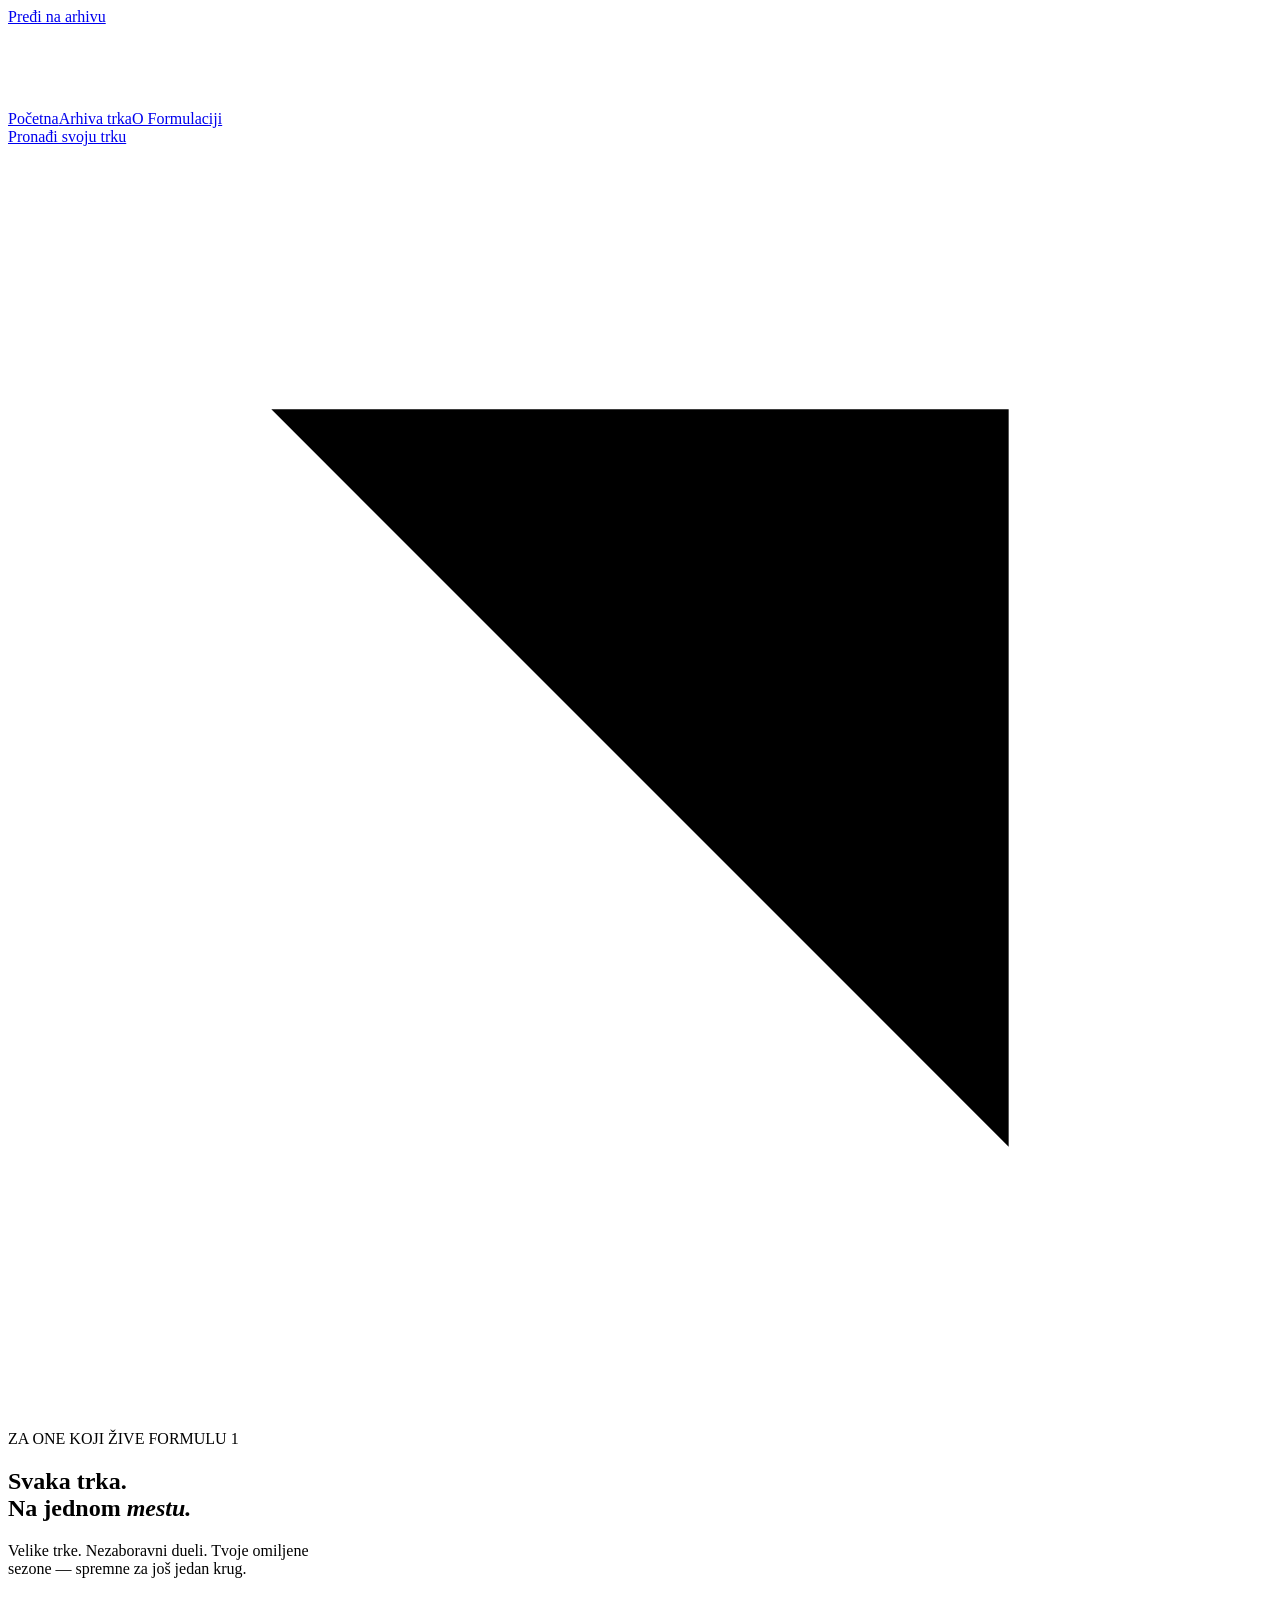
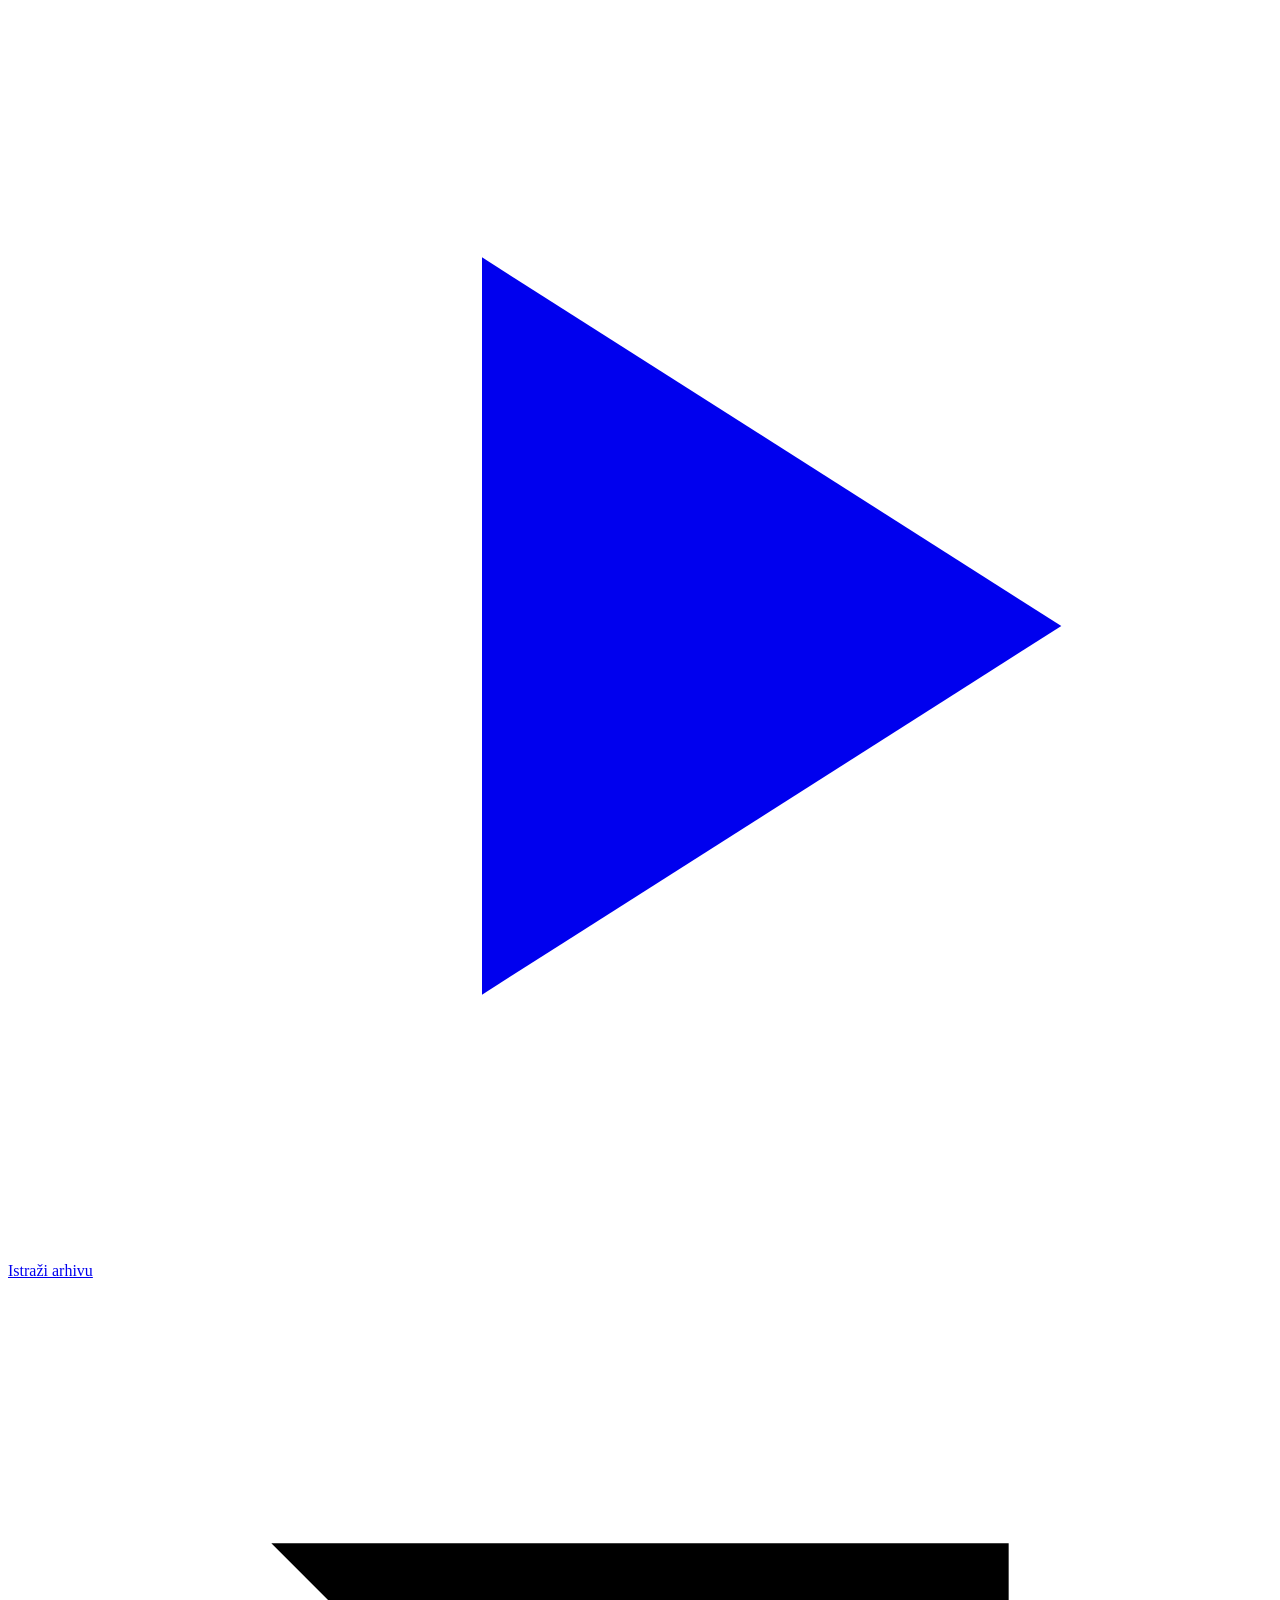
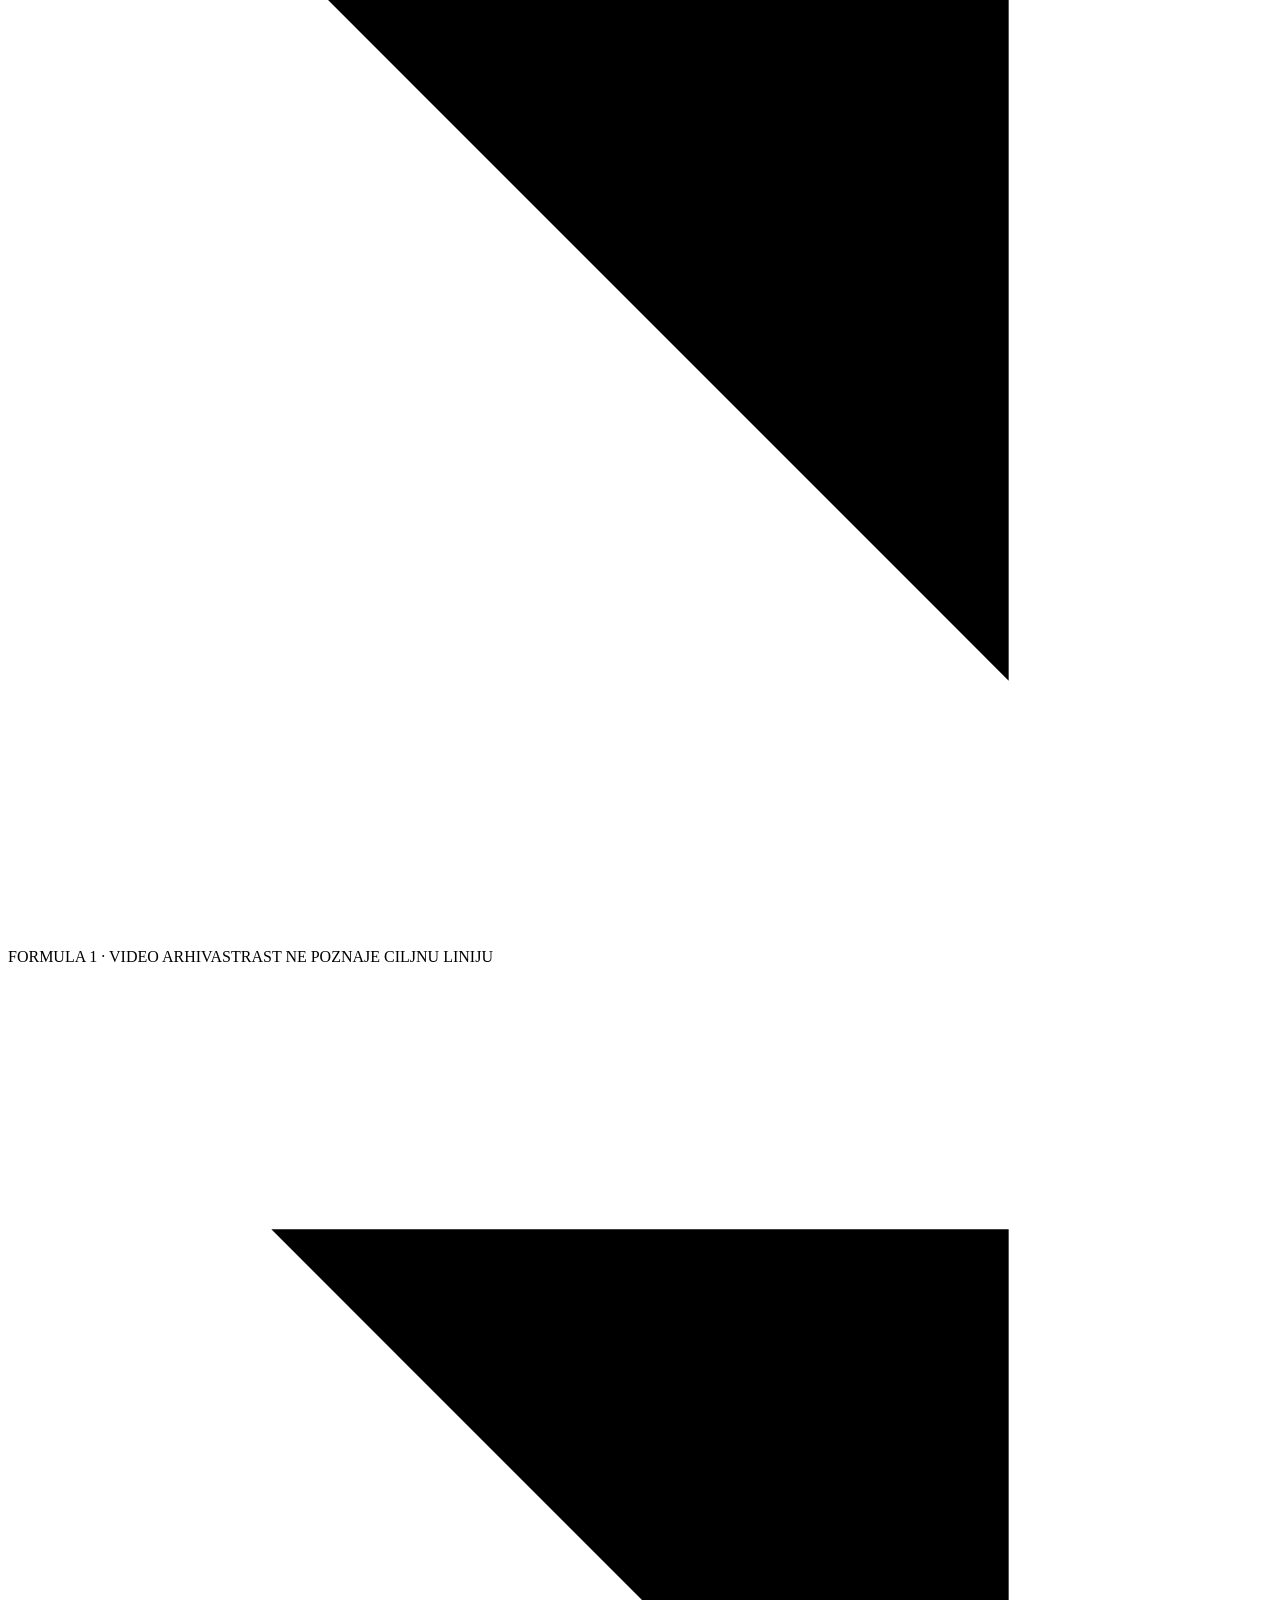
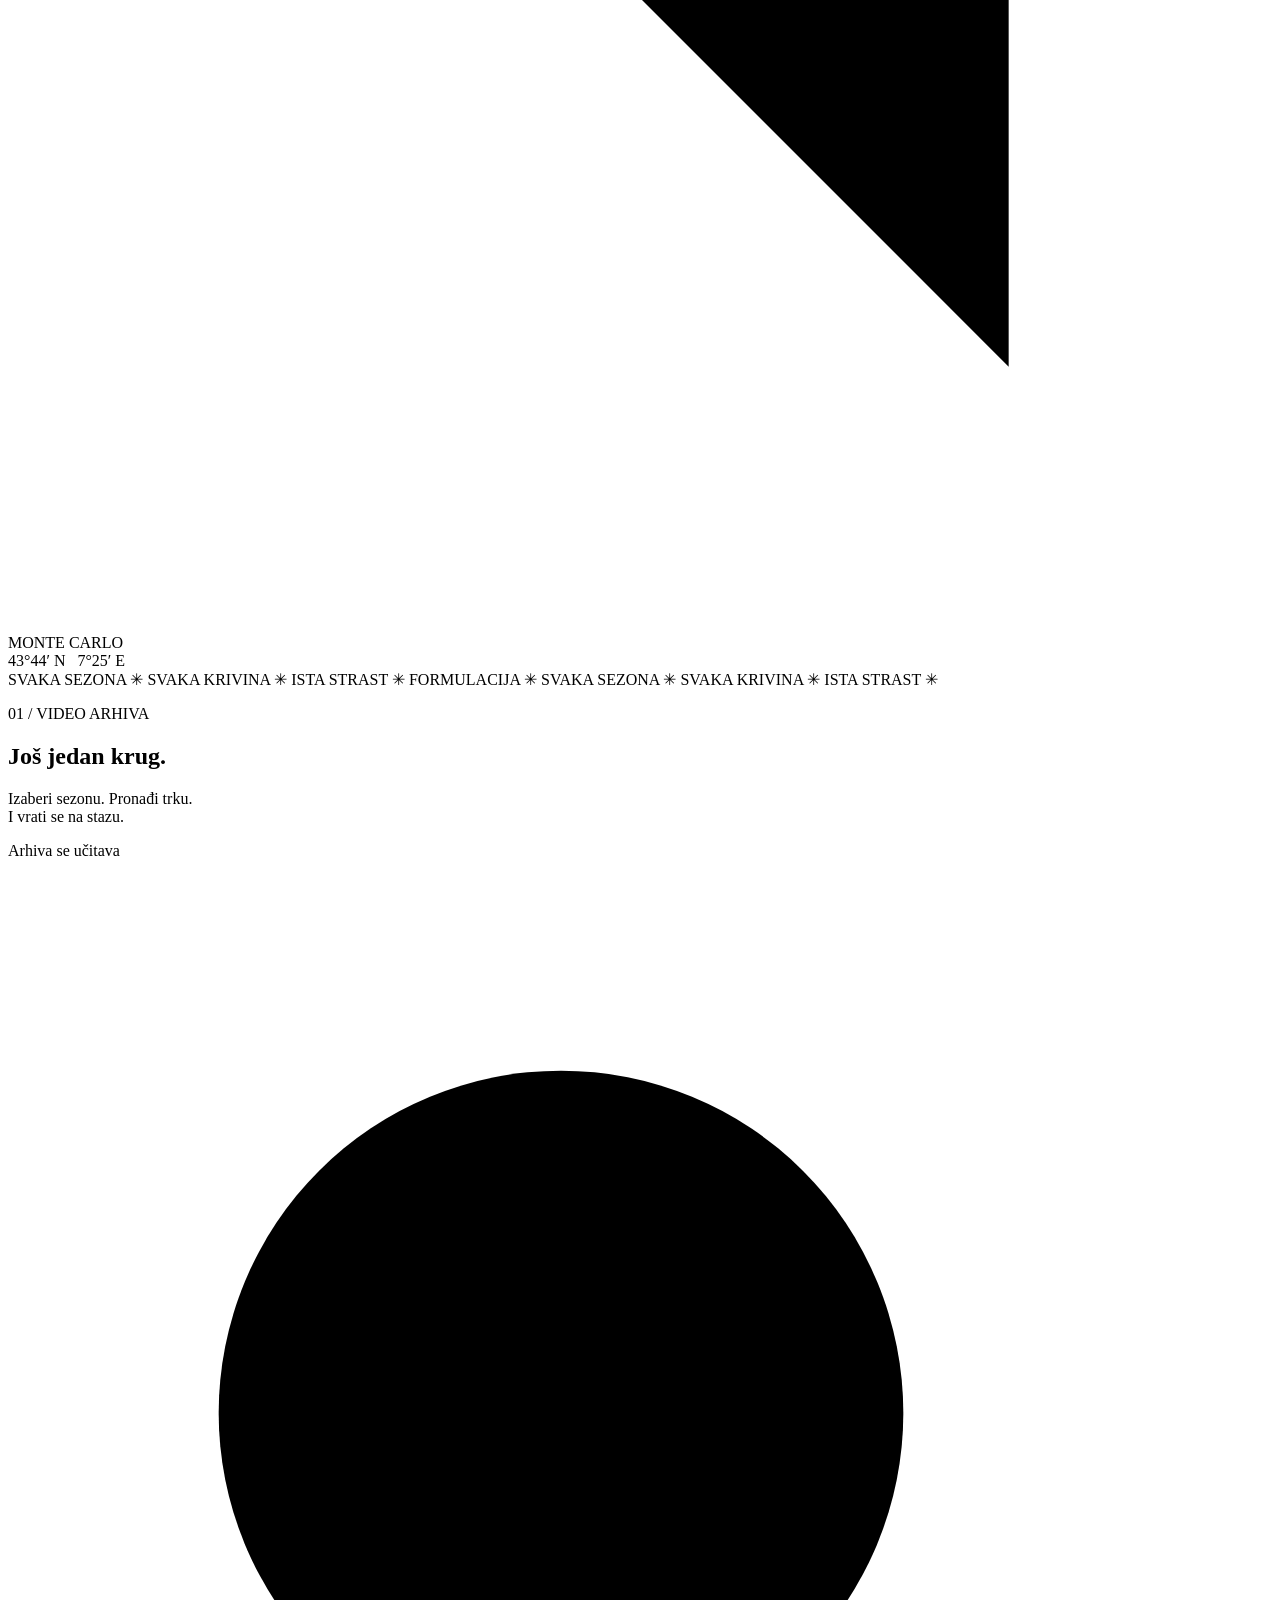
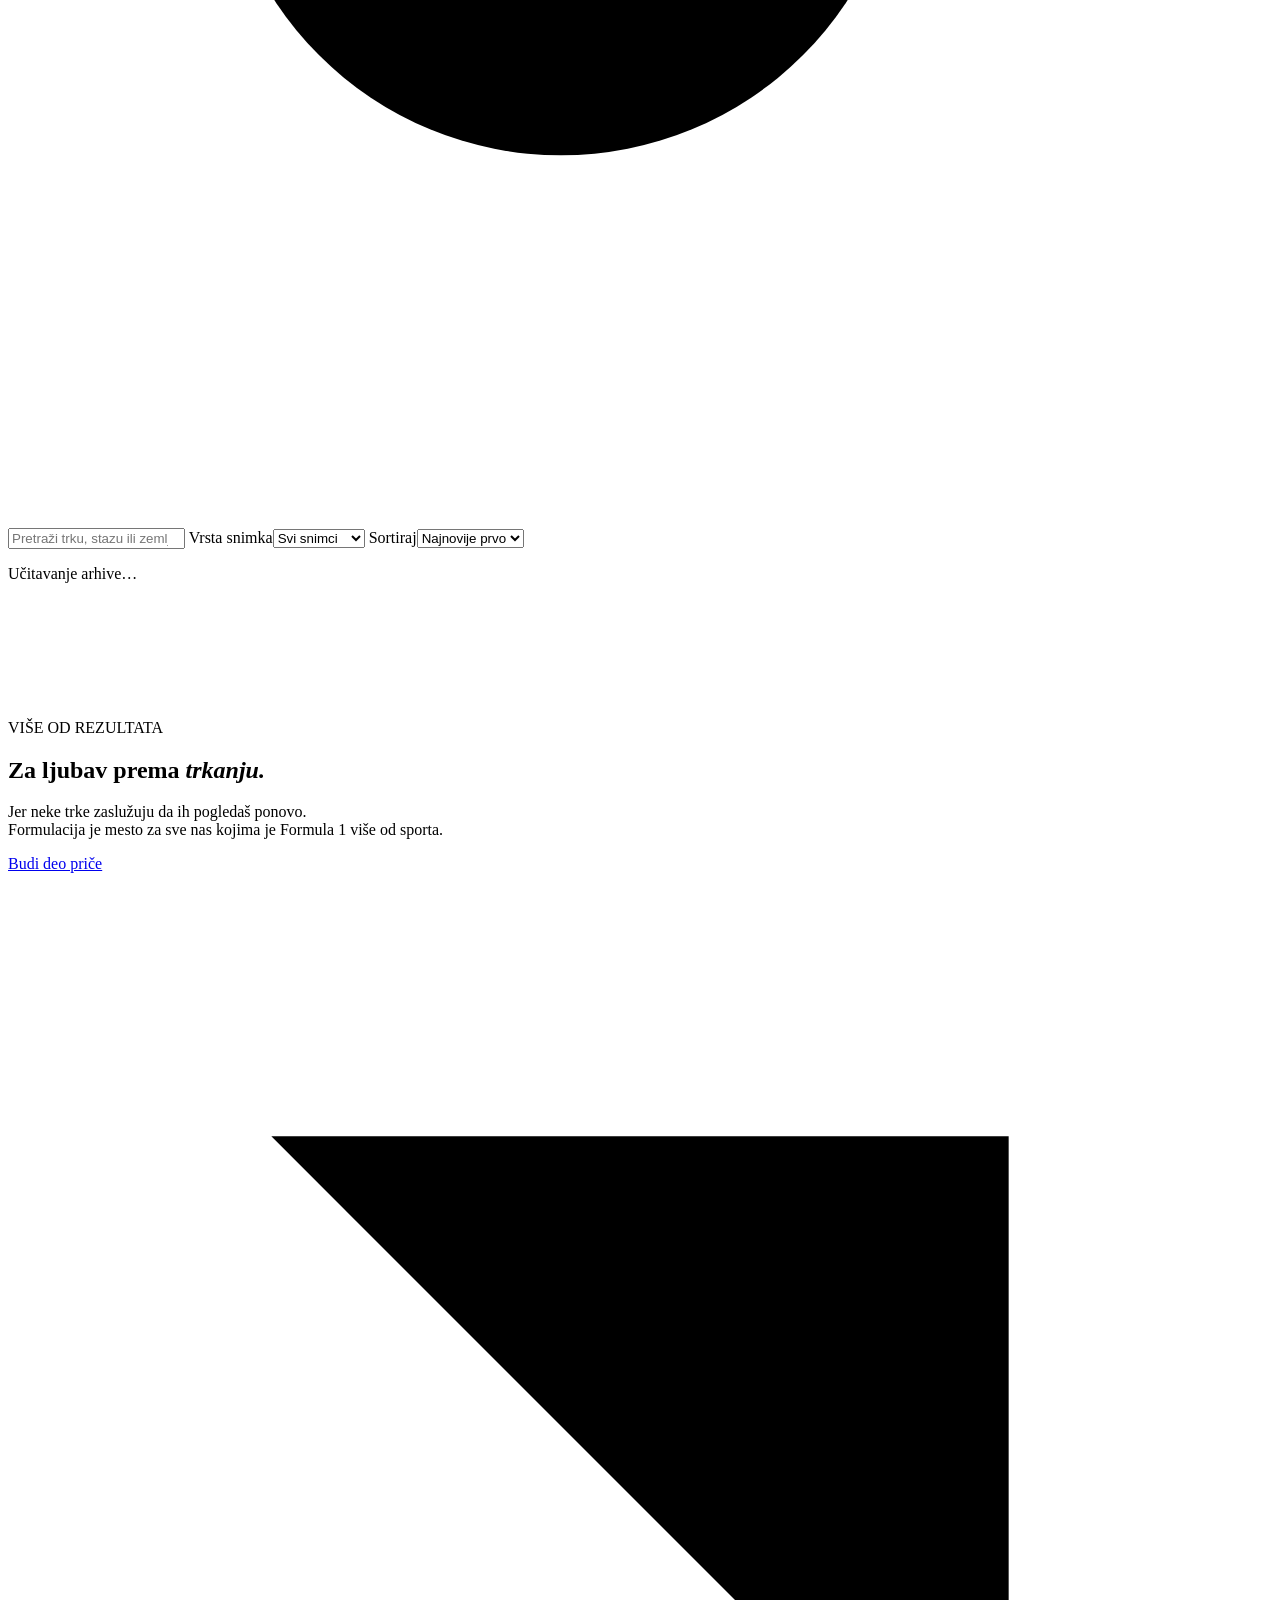
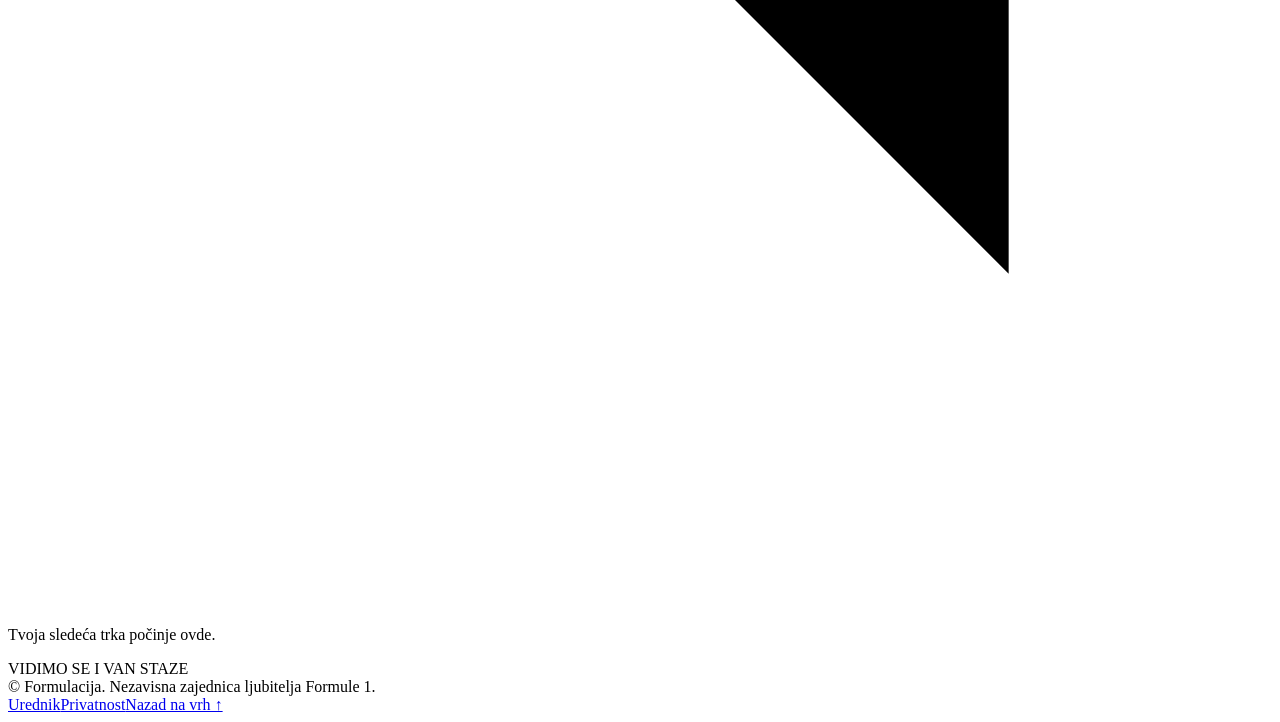
==== public/index.html @ e78004eb "Male promene" ====
<!doctype html>
<html lang="sr-Latn">
<head>
  <meta charset="utf-8"><meta name="viewport" content="width=device-width, initial-scale=1">
  <meta name="theme-color" content="#210303">
  <meta name="description" content="Formulacija — tvoja arhiva Formule 1. Pronađi trke, kvalifikacije i sprintove iz omiljenih sezona.">
  <title>Formulacija — Svaka trka. Na jednom mestu.</title>
  <link rel="icon" href="./assets/favicon.svg" type="image/svg+xml">
  <link rel="stylesheet" href="./styles.css">
  <script type="module" src="./app.js"></script>
</head>
<body>
  <a class="skip-link" href="#arhiva">Pređi na arhivu</a>
  <header class="site-header">
    <a class="brand" href="./" aria-label="Formulacija — početna"><img class="brand-logo" src="./assets/Formulacija logo belo.png" alt="Formulacija" width="300" height="80"></a>
    <nav aria-label="Glavna navigacija"><a class="nav-active" href="./">Početna</a><a href="#arhiva">Arhiva trka</a><a href="#o-nama">O Formulaciji</a></nav>
    <a class="header-cta" href="#arhiva">Pronađi svoju trku <svg class="arrow-icon" viewBox="0 0 24 24" aria-hidden="true"><path d="M5 19 19 5M5 5h14v14"/></svg></a>
  </header>
  <main>
    <section class="hero" aria-labelledby="hero-title">
      <div class="hero-shade"></div>
      <div class="hero-content">
        <p class="eyebrow"><span class="status-dot"></span> ZA ONE KOJI ŽIVE FORMULU 1</p>
        <h1 id="hero-title">Svaka trka.<br>Na jednom <em>mestu.</em></h1>
        <p class="hero-description">Velike trke. Nezaboravni dueli. Tvoje omiljene<br class="desktop-break"> sezone — spremne za još jedan krug.</p>
        <a class="button button-red" href="#arhiva"><svg viewBox="0 0 24 24" aria-hidden="true"><path d="m9 5 11 7-11 7Z" fill="currentColor"/></svg>Istraži arhivu<svg class="arrow-icon" viewBox="0 0 24 24" aria-hidden="true"><path d="M5 19 19 5M5 5h14v14"/></svg></a>
      </div>
      <div class="hero-bottom"><span><span class="small-square"></span> FORMULA 1 · VIDEO ARHIVA</span><span>STRAST NE POZNAJE CILJNU LINIJU <span class="arrow-down"><svg class="arrow-icon" viewBox="0 0 24 24" aria-hidden="true"><path d="M5 19 19 5M5 5h14v14"/></svg></span></span></div>
      <div class="hero-caption" aria-hidden="true">MONTE CARLO<br><span>43°44′ N &nbsp; 7°25′ E</span></div>
    </section>
    <div class="ticker" aria-hidden="true"><div>SVAKA SEZONA <span>✳︎</span> SVAKA KRIVINA <span>✳︎</span> ISTA STRAST <span>✳︎</span> FORMULACIJA <span>✳︎</span> SVAKA SEZONA <span>✳︎</span> SVAKA KRIVINA <span>✳︎</span> ISTA STRAST <span>✳︎</span></div></div>
    <section class="archive section-shell" id="arhiva" aria-labelledby="archive-title">
      <div class="section-heading"><div><p class="eyebrow dark-eyebrow">01 / VIDEO ARHIVA</p><h2 id="archive-title">Još jedan <span>krug.</span></h2></div><p>Izaberi sezonu. Pronađi trku.<br>I vrati se na stazu.</p></div>
      <div class="season-bar"><div id="season-tabs" class="season-tabs" role="group" aria-label="Izaberi sezonu"></div><span class="archive-note"><span class="status-dot"></span><span id="archive-note">Arhiva se učitava</span></span></div>
      <div class="filter-bar">
        <label class="search-field"><svg viewBox="0 0 24 24" aria-hidden="true"><circle cx="10.5" cy="10.5" r="6.5"/><path d="m16 16 5 5"/></svg><input id="search" type="search" placeholder="Pretraži trku, stazu ili zemlju..." aria-label="Pretraži arhivu" autocomplete="off"></label>
        <label class="select-field"><span>Vrsta snimka</span><select id="kind"><option value="all">Svi snimci</option><option>Trka</option><option>Kvalifikacije</option><option>Sprint</option><option>Trening</option></select></label>
        <label class="select-field sort-field"><span>Sortiraj</span><select id="sort"><option value="newest">Najnovije prvo</option><option value="title">Naziv A–Ž</option></select></label>
      </div>
      <div class="results-bar"><p id="results-count" role="status" aria-live="polite">Učitavanje arhive…</p><button class="text-button" id="reset" hidden>Poništi filtere <span aria-hidden="true">↺</span></button></div>
      <div class="race-grid" id="race-grid"></div>
      <div class="empty-state" id="empty-state" hidden><svg class="arrow-icon" viewBox="0 0 24 24" aria-hidden="true"><path d="M5 19 19 5M5 5h14v14"/></svg><h3>Nema trka za ove filtere.</h3><p>Probaj drugu sezonu ili kraći naziv.</p><button class="button button-dark" id="empty-reset">Prikaži sve snimke</button></div>
      <div class="load-error" id="load-error" role="alert" hidden><h3>Arhiva trenutno nije dostupna.</h3><p>Proveri vezu i pokušaj ponovo.</p><button class="button button-dark" id="retry">Pokušaj ponovo</button></div>
      <p class="demo-note" id="demo-note" hidden>Pregledaš probnu arhivu. Primeri prikazuju izgled sajta; snimci još nisu dodati.</p>
    </section>
    <section class="about-band section-shell" id="o-nama" aria-labelledby="about-title"><div class="about-mark" aria-hidden="true"><img class="about-logo" src="./assets/Formulacija logo belo.png" alt="" width="250" height="100"></div><div><p class="eyebrow">VIŠE OD REZULTATA</p><h2 id="about-title">Za ljubav prema <em>trkanju.</em></h2><p>Jer neke trke zaslužuju da ih pogledaš ponovo.<br>Formulacija je mesto za sve nas kojima je Formula 1 više od sporta.</p></div><a href="https://www.instagram.com/formulacija/" target="_blank" rel="noopener noreferrer" class="about-link">Budi deo priče <svg class="arrow-icon" viewBox="0 0 24 24" aria-hidden="true"><path d="M5 19 19 5M5 5h14v14"/></svg></a></section>
  </main>
  <footer class="site-footer section-shell"><div class="footer-main"><div><a class="brand" href="./"><img class="brand-logo" src="./assets/Formulacija logo belo.png" alt="Formulacija" width="260" height="65"></a><p>Tvoja sledeća trka počinje ovde.</p></div><div class="footer-social"><span>VIDIMO SE I VAN STAZE</span><div id="social-links" class="social-links"></div></div></div><div class="footer-bottom"><span>© <span id="year"></span> Formulacija. Nezavisna zajednica ljubitelja Formule 1.</span><div><a href="./urednik.html">Urednik</a><a href="#" id="privacy-link">Privatnost</a><a href="#top" aria-label="Nazad na vrh">Nazad na vrh ↑</a></div></div></footer>
  <dialog id="player-dialog" class="player-dialog" aria-labelledby="player-title"><div class="dialog-top"><p class="eyebrow" id="player-meta"></p><button class="icon-button close-dialog" aria-label="Zatvori plejer">×</button></div><h2 id="player-title"></h2><div id="player-body" class="player-body"></div><p class="player-note">Tvoja arhiva. Tvoj tempo.</p></dialog>
  <dialog id="privacy-dialog" class="info-dialog" aria-labelledby="privacy-title"><button class="icon-button close-dialog" aria-label="Zatvori">×</button><p class="eyebrow dark-eyebrow">FORMULACIJA</p><h2 id="privacy-title">Tvoja privatnost.</h2><p>Sajt ne koristi analitičke ili reklamne kolačiće. Video snimci su na drugim servisima. Njihov plejer se učitava tek kada otvoriš snimak i tada važe pravila privatnosti tog servisa. Urednik čuva nacrte u lokalnom skladištu tvog pregledača; GitHub token se ne čuva.</p><p>Linkovi društvenih mreža otvaraju se u novoj kartici. Sajt ne traži registraciju gledalaca.</p></dialog>
  <template id="race-card-template"><button class="race-card" type="button"><span class="card-art"><span class="card-category"></span><span class="card-code" aria-hidden="true"></span><svg class="circuit" viewBox="0 0 320 150" aria-hidden="true"><path/></svg><span class="play-circle"><svg viewBox="0 0 24 24" aria-hidden="true"><path d="m9 5 10 7-10 7Z"/></svg></span><span class="card-art-bottom"><span class="card-kind"></span><span class="card-duration"></span></span></span><span class="card-info"><span class="card-meta"></span><span class="card-title"></span><span class="card-location"></span><span class="card-arrow"><svg class="arrow-icon" viewBox="0 0 24 24" aria-hidden="true"><path d="M5 19 19 5M5 5h14v14"/></svg></span></span></button></template>
  <noscript><p class="noscript">Uključi JavaScript da bi pretraživao arhivu i gledao snimke.</p></noscript>
</body>
</html>
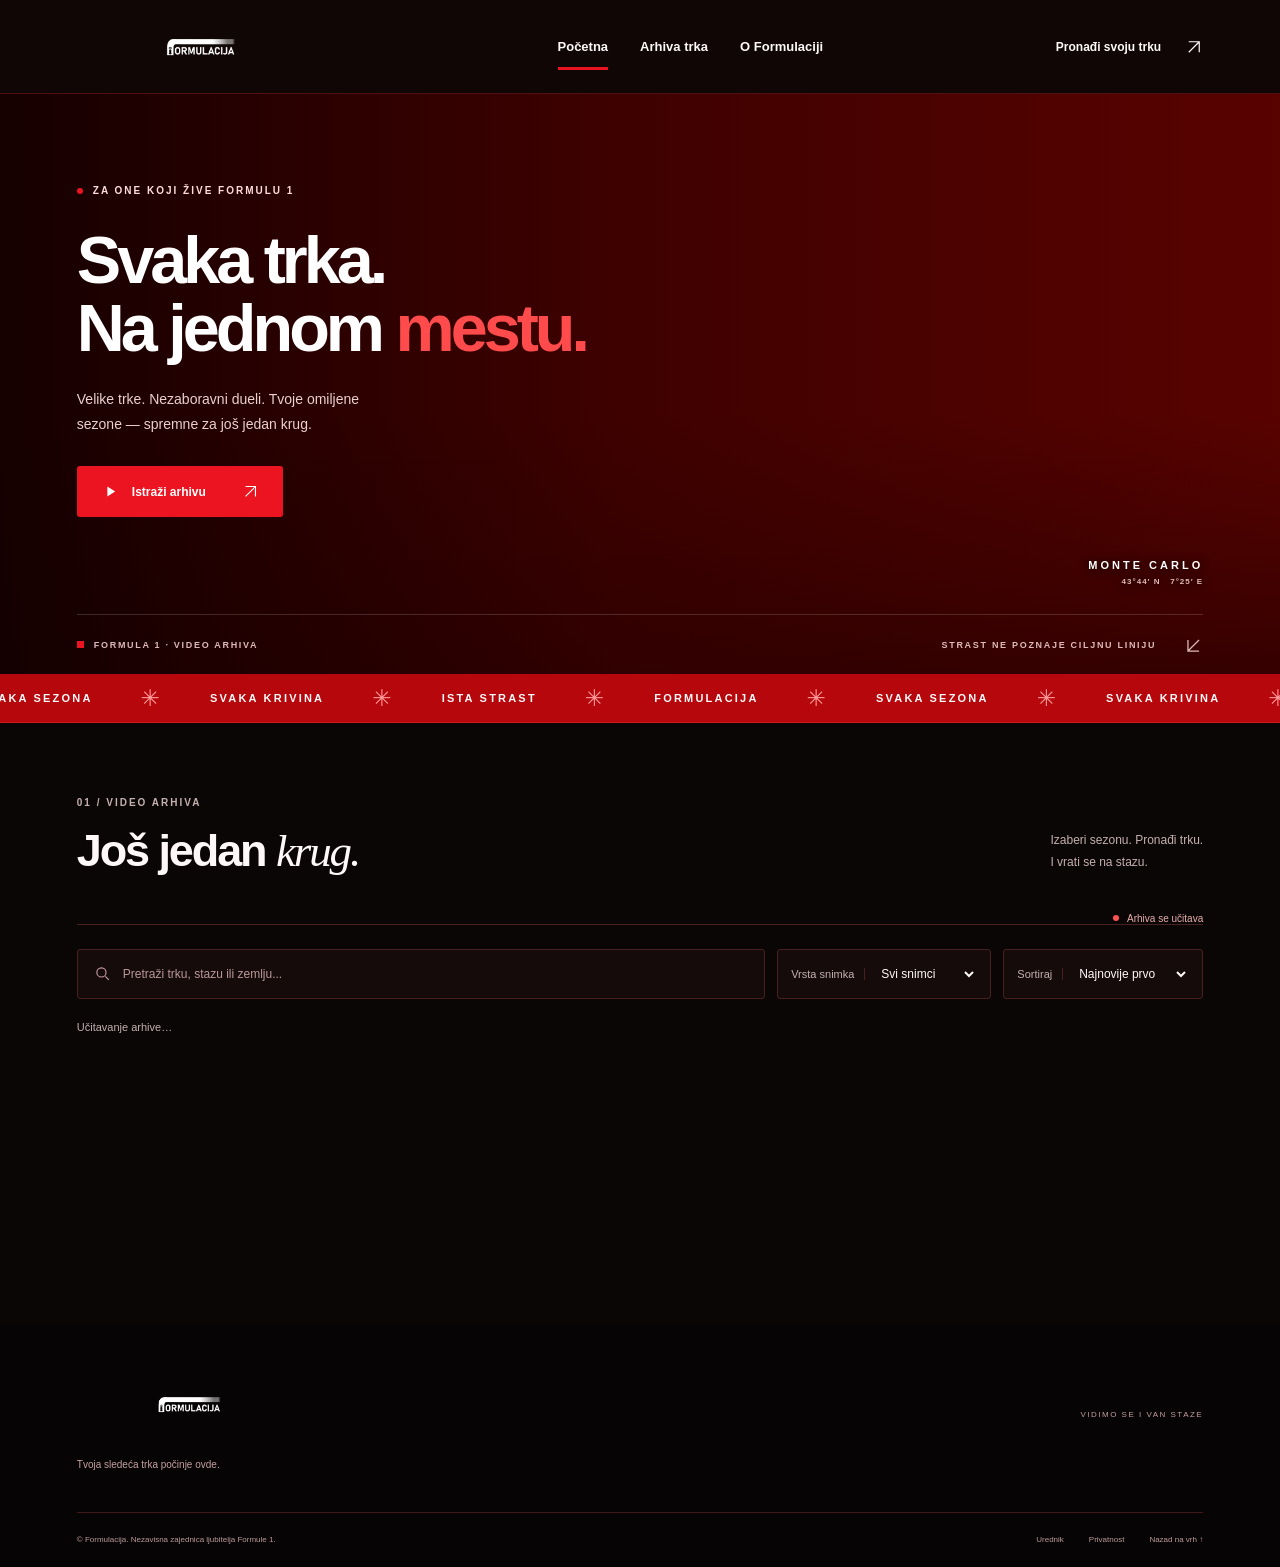
==== commit 4d473a5c: "nepotreban deo" ====
--- a/public/index.html
+++ b/public/index.html
@@ -42,8 +42,6 @@
       <div class="empty-state" id="empty-state" hidden><svg class="arrow-icon" viewBox="0 0 24 24" aria-hidden="true"><path d="M5 19 19 5M5 5h14v14"/></svg><h3>Nema trka za ove filtere.</h3><p>Probaj drugu sezonu ili kraći naziv.</p><button class="button button-dark" id="empty-reset">Prikaži sve snimke</button></div>
       <div class="load-error" id="load-error" role="alert" hidden><h3>Arhiva trenutno nije dostupna.</h3><p>Proveri vezu i pokušaj ponovo.</p><button class="button button-dark" id="retry">Pokušaj ponovo</button></div>
       <p class="demo-note" id="demo-note" hidden>Pregledaš probnu arhivu. Primeri prikazuju izgled sajta; snimci još nisu dodati.</p>
-    </section>
-    <section class="about-band section-shell" id="o-nama" aria-labelledby="about-title"><div class="about-mark" aria-hidden="true"><img class="about-logo" src="./assets/Formulacija logo belo.png" alt="" width="250" height="100"></div><div><p class="eyebrow">VIŠE OD REZULTATA</p><h2 id="about-title">Za ljubav prema <em>trkanju.</em></h2><p>Jer neke trke zaslužuju da ih pogledaš ponovo.<br>Formulacija je mesto za sve nas kojima je Formula 1 više od sporta.</p></div><a href="https://www.instagram.com/formulacija/" target="_blank" rel="noopener noreferrer" class="about-link">Budi deo priče <svg class="arrow-icon" viewBox="0 0 24 24" aria-hidden="true"><path d="M5 19 19 5M5 5h14v14"/></svg></a></section>
   </main>
   <footer class="site-footer section-shell"><div class="footer-main"><div><a class="brand" href="./"><img class="brand-logo" src="./assets/Formulacija logo belo.png" alt="Formulacija" width="260" height="65"></a><p>Tvoja sledeća trka počinje ovde.</p></div><div class="footer-social"><span>VIDIMO SE I VAN STAZE</span><div id="social-links" class="social-links"></div></div></div><div class="footer-bottom"><span>© <span id="year"></span> Formulacija. Nezavisna zajednica ljubitelja Formule 1.</span><div><a href="./urednik.html">Urednik</a><a href="#" id="privacy-link">Privatnost</a><a href="#top" aria-label="Nazad na vrh">Nazad na vrh ↑</a></div></div></footer>
   <dialog id="player-dialog" class="player-dialog" aria-labelledby="player-title"><div class="dialog-top"><p class="eyebrow" id="player-meta"></p><button class="icon-button close-dialog" aria-label="Zatvori plejer">×</button></div><h2 id="player-title"></h2><div id="player-body" class="player-body"></div><p class="player-note">Tvoja arhiva. Tvoj tempo.</p></dialog>
--- a/public/styles.css
+++ b/public/styles.css
@@ -0,0 +1,30 @@
+@import url('./editor.css');
+:root{--paper:#0b0606;--ink:#fff8f8;--muted:#c5b0b0;--red:#ec1420;--line:#492020;--dark:#060404;--radius:3px;color-scheme:dark;font-family:Arial,Helvetica,sans-serif;color:var(--ink);background:var(--paper);font-synthesis:none;scroll-behavior:smooth;scroll-padding-top:26px}*{box-sizing:border-box}body{margin:0}button,input,select{font:inherit}button,a,input,select{touch-action:manipulation}a{color:inherit;text-decoration:none}button{cursor:pointer}button:disabled{cursor:wait;opacity:.6}svg{width:22px;height:22px}button:focus-visible,a:focus-visible,input:focus-visible,select:focus-visible{outline:3px solid var(--red);outline-offset:4px}[hidden]{display:none!important}.skip-link{position:fixed;top:-100px;left:20px;padding:14px;background:white;z-index:100}.skip-link:focus{top:10px}.site-header{height:94px;display:flex;align-items:center;justify-content:space-between;padding:0 6%;background:var(--paper);gap:30px}.brand{display:flex;align-items:center;gap:12px;font-weight:900;font-size:20px;letter-spacing:-.7px}.brand-symbol{font-family:Georgia,serif;font-style:italic;font-weight:bold;font-size:53px;line-height:.7;letter-spacing:-9px;width:43px}.brand-symbol span,.about-mark span{color:var(--red)}.site-header nav{display:flex;align-items:center;gap:32px;font-size:13px;font-weight:600;height:100%}.site-header nav a{height:100%;display:flex;align-items:center;position:relative}.site-header nav a:hover{color:var(--red)}.site-header .nav-active:after{content:'';height:3px;position:absolute;bottom:23px;left:0;right:0;background:var(--red)}.header-cta{font-size:12px;font-weight:700;display:flex;gap:24px;align-items:center}.header-cta span{font-size:23px}.hero{position:relative;min-height:580px;background:#490300;color:white;isolation:isolate;overflow:hidden}.hero-shade{position:absolute;inset:0;background:linear-gradient(90deg,rgba(11,20,15,.88),rgba(11,20,15,.55) 38%,transparent 75%),linear-gradient(0deg,rgba(9,16,12,.66),transparent 25%);z-index:-1}.hero-content{padding:79px 6% 104px}.eyebrow{font-size:10px;letter-spacing:2px;font-weight:700;display:flex;align-items:center;gap:10px;line-height:1.6}.status-dot{display:inline-block;width:6px;height:6px;background:var(--red);border-radius:50%;flex-shrink:0}.hero h1{font-size:clamp(48px,5.2vw,78px);font-weight:800;letter-spacing:-4px;line-height:1.02;margin:28px 0 24px}.hero h1 em{font-style:normal;color:#ff5353}.hero-description{font-size:14px;line-height:1.8;color:#ead0d0;margin-bottom:29px}.button{display:inline-flex;align-items:center;justify-content:center;gap:14px;padding:17px 24px;border:0;border-radius:var(--radius);font-size:12px;font-weight:700;min-height:50px;transition:background .18s,transform .18s}.button:hover{transform:translateY(-2px)}.button-red{background:var(--red);color:white}.button-red:hover{background:#d93925}.button-red>span{margin-left:23px;font-size:22px}.button svg{width:17px;height:17px}.button-dark{background:#ad0912;color:white}.button-outline{background:transparent;border:1px solid var(--line)}.hero-bottom{position:absolute;bottom:0;left:6%;right:6%;height:60px;display:flex;align-items:center;justify-content:space-between;border-top:1px solid #ffffff28;font-size:9px;font-weight:600;letter-spacing:1.7px;color:#dfb9b9}.hero-bottom>span{display:flex;align-items:center;gap:10px}.hero-bottom>span:last-child>span{font-size:20px;margin-left:18px}.small-square{width:7px;height:7px;background:var(--red)}.hero-caption{position:absolute;right:6%;bottom:88px;font-size:11px;letter-spacing:3px;text-align:right;font-weight:700;text-shadow:0 1px 10px #000}.hero-caption span{font-size:8px;color:#dfb9b9;letter-spacing:1px;display:block;margin-top:6px}.ticker{background:#b5070c;border-bottom:1px solid #d11720;overflow:hidden;white-space:nowrap;height:49px;display:flex;align-items:center}.ticker>div{font-size:11px;font-weight:800;letter-spacing:2.2px;display:flex;align-items:center;gap:48px;min-width:max-content;transform:translateX(-20px)}.ticker span{font-size:23px;color:#ff9898}.section-shell{padding-left:6%;padding-right:6%}.archive{padding-top:72px;padding-bottom:64px;min-height:600px}.section-heading{display:flex;align-items:flex-end;justify-content:space-between;margin-bottom:36px}.dark-eyebrow{color:var(--muted)}.section-heading .eyebrow{margin:0 0 15px}.section-heading h2{font-size:45px;letter-spacing:-2.1px;line-height:1.1;margin:0}.section-heading h2 span{font-family:Georgia,serif;font-weight:400;font-style:italic}.section-heading>p{font-size:12px;line-height:1.8;color:var(--muted);margin:0 0 3px}.season-bar{display:flex;justify-content:space-between;align-items:center;border-bottom:1px solid var(--line);gap:15px}.season-tabs{display:flex;gap:29px;overflow:auto}.season-tab{padding:18px 0;border:0;background:transparent;font-size:12px;color:var(--muted);font-weight:600;white-space:nowrap;position:relative}.season-tab[aria-pressed=true]{color:var(--ink)}.season-tab[aria-pressed=true]:after{content:'';position:absolute;bottom:0;left:0;right:0;height:3px;background:var(--red)}.season-tab small{font-size:9px;padding:3px 5px;background:#3a1515;border-radius:2px;margin-left:7px}.archive-note{display:flex;align-items:center;gap:8px;color:var(--muted);font-size:10px;white-space:nowrap}.archive-note .status-dot{background:#ff5353}.filter-bar{display:flex;gap:12px;margin-top:24px}.search-field{display:flex;align-items:center;gap:12px;flex:1;border:1px solid var(--line);padding:0 16px;background:#160b0b;border-radius:var(--radius)}.search-field svg{width:17px;height:17px;fill:none;stroke:#c99ba9;stroke-width:1.6;flex-shrink:0}.search-field input{width:100%;border:0;background:none;padding:17px 0;font-size:11px;min-width:0;color:var(--ink)}.search-field input:focus{outline:none}.search-field:focus-within{outline:2px solid var(--red);outline-offset:2px}.select-field{display:flex;align-items:center;gap:8px;border:1px solid var(--line);padding:0 13px;border-radius:var(--radius);background:#160b0b;font-size:11px}.select-field>span{color:var(--muted);border-right:1px solid var(--line);padding-right:10px}.select-field select{border:0;background:none;padding:15px 17px 15px 4px;font-size:11px;color:var(--ink);cursor:pointer;max-width:100%}.results-bar{display:flex;justify-content:space-between;align-items:center;margin:20px 0 16px;min-height:16px}.results-bar p{font-size:10px;color:var(--muted);margin:0}.text-button{border:0;background:none;font-size:10px;color:var(--ink);padding:0}.text-button span{font-size:16px;margin-left:8px}.race-grid{display:grid;grid-template-columns:repeat(3,minmax(0,1fr));gap:28px 23px}.race-card{border:1px solid var(--line);border-radius:4px;padding:0;text-align:left;background:#1b0b0b;overflow:hidden;transition:transform .2s,box-shadow .2s;display:flex;flex-direction:column;color:var(--ink);min-width:0}.race-card:hover{transform:translateY(-4px);box-shadow:0 10px 24px #0007}.card-art{height:186px;background:var(--art-bg,#ced1bd);position:relative;width:100%;display:block;overflow:hidden;isolation:isolate}.card-art:before{content:'';position:absolute;inset:0;background:repeating-linear-gradient(0deg,transparent,transparent 25px,#ffffff15 25px,#ffffff15 26px),repeating-linear-gradient(90deg,transparent,transparent 25px,#ffffff15 25px,#ffffff15 26px);z-index:-1}.card-art:after{content:'';position:absolute;width:230px;height:230px;right:-65px;top:-80px;border:1px solid #ffffff30;transform:rotate(25deg);z-index:-1}.card-category{position:absolute;top:15px;left:16px;font-size:8px;letter-spacing:1.4px;color:var(--art-ink,#40503c);font-weight:700;text-transform:uppercase}.card-code{position:absolute;left:16px;top:36px;font-weight:900;font-size:62px;letter-spacing:-4px;color:var(--art-ink,#40503c);opacity:.13;line-height:1}.circuit{position:absolute;left:14%;top:26px;width:76%;height:128px;overflow:visible;filter:drop-shadow(0 3px 0 #0000000a)}.circuit path{fill:none;stroke:var(--art-ink,#40503c);stroke-width:4;stroke-linejoin:round;stroke-linecap:round}.play-circle{position:absolute;left:50%;top:50%;width:40px;height:40px;border-radius:50%;background:#ffffffeb;display:grid;place-items:center;transform:translate(-50%,-50%);box-shadow:0 2px 20px #00000012;transition:background .2s}.play-circle svg{width:19px;height:19px;margin-left:2px;fill:#8e060b}.race-card:hover .play-circle{background:var(--red)}.race-card:hover .play-circle svg{fill:white}.card-art-bottom{display:flex;justify-content:space-between;align-items:center;position:absolute;bottom:13px;left:16px;right:15px;font-size:8px;color:var(--art-ink,#40503c);font-weight:700;letter-spacing:.6px}.card-kind{background:#270303cc;color:#ffe4e4;padding:5px 7px;border-radius:2px}.card-duration{background:#170505b3;color:white;padding:4px 6px;border-radius:2px;font-size:8px}.card-info{padding:18px 18px 21px;position:relative;width:100%;display:flex;flex-direction:column}.card-meta{font-size:8px;text-transform:uppercase;letter-spacing:1.2px;color:var(--red);font-weight:700;margin-bottom:9px}.card-title{font-size:16px;font-weight:700;letter-spacing:-.4px;padding-right:18px;line-height:1.3}.card-location{font-size:10px;color:var(--muted);margin-top:8px}.card-arrow{position:absolute;right:18px;bottom:20px;color:#f57777;font-size:19px}.demo-note{text-align:center;font-size:10px;line-height:1.8;color:var(--muted);margin:28px 0 0}.empty-state,.load-error{text-align:center;padding:60px 10px}.empty-state>span{color:var(--red);font-size:40px}.empty-state h3,.load-error h3{font-size:23px;letter-spacing:-.8px}.empty-state p,.load-error p{font-size:13px;color:var(--muted)}.about-band{background:linear-gradient(115deg,#750606,#3b0303 65%,#220505);display:flex;align-items:center;gap:45px;padding-top:43px;padding-bottom:43px;border-top:1px solid #a91616;border-bottom:1px solid #661313}.about-mark{font-size:130px;font-family:Georgia,serif;line-height:.75;font-style:italic;font-weight:bold;letter-spacing:-25px;margin-top:-20px;width:130px;flex-shrink:0}.about-band .eyebrow{font-size:8px;letter-spacing:1.5px;margin-bottom:10px;color:#f2a3a3}.about-band h2{font-size:28px;letter-spacing:-1px;margin:0 0 13px}.about-band h2 em{font-family:Georgia,serif;font-weight:400}.about-band p:not(.eyebrow){font-size:11px;line-height:1.8;color:#e9bbbb;margin:0}.about-link{margin-left:auto;font-size:11px;font-weight:700;white-space:nowrap;display:flex;align-items:center;gap:30px;border-bottom:1px solid #a23d3d;padding-bottom:13px}.about-link span{font-size:20px}.site-footer{background:var(--dark);color:#fff8f8;padding-top:44px;padding-bottom:20px}.footer-main{display:flex;justify-content:space-between;align-items:center;margin-bottom:42px}.site-footer .brand{font-size:18px}.site-footer .brand-symbol{font-size:48px}.footer-main p{font-size:10px;color:#c6a0a0;margin:17px 0 0}.footer-social>span{font-size:8px;letter-spacing:1.5px;color:#c6a0a0}.social-links{display:flex;gap:10px;margin-top:13px;justify-content:flex-end}.social-link{width:37px;height:37px;border:1px solid #623030;display:grid;place-items:center;border-radius:50%;transition:border-color .2s,background .2s}.social-link:hover{border-color:var(--red);background:var(--red)}.social-link svg{width:16px;height:16px;fill:currentColor}.footer-bottom{border-top:1px solid #3f1919;display:flex;justify-content:space-between;gap:20px;padding-top:20px;color:#be9b9b;font-size:8px;line-height:1.8}.footer-bottom>div{display:flex;gap:25px}.footer-bottom a:hover{color:white}dialog{border:0;border-radius:5px;padding:28px;max-width:calc(100vw - 30px);box-shadow:0 30px 120px #0005}dialog::backdrop{background:#100000ec;backdrop-filter:blur(5px)}body:has(dialog[open]){overflow:hidden}.player-dialog{width:920px;background:var(--dark);color:white}.dialog-top{display:flex;align-items:center;justify-content:space-between}.dialog-top .eyebrow{font-size:9px;color:#d6aaaa}.icon-button{width:38px;height:38px;display:grid;place-items:center;border:1px solid #ffffff40;border-radius:50%;background:none;color:inherit;font-size:26px;line-height:1}.player-dialog h2{font-size:27px;letter-spacing:-.8px;margin:10px 0 23px}.player-body{aspect-ratio:16/9;background:#0c0303;display:grid;place-items:center}.player-body iframe,.player-body video{width:100%;height:100%;border:0}.video-unavailable{text-align:center;padding:28px;color:#d8b5b5;max-width:490px}.video-unavailable>span{font-size:40px;color:var(--red)}.video-unavailable h3{color:white;font-size:24px}.video-unavailable p{font-size:13px;line-height:1.8}.player-note{text-align:center;font-size:10px;color:#b89191;margin:18px 0 0}.info-dialog{width:520px;background:var(--paper);padding:36px}.info-dialog .close-dialog{float:right;border-color:var(--line)}.info-dialog h2{font-size:30px;letter-spacing:-1px}.info-dialog p:not(.eyebrow){font-size:13px;line-height:1.9;color:var(--muted)}.noscript{padding:30px;text-align:center;background:#4a0c0c}
+@media(min-width:1600px){.section-shell,.site-header{padding-left:max(6%,calc((100vw - 1400px)/2));padding-right:max(6%,calc((100vw - 1400px)/2))}.hero-content{padding-left:max(6%,calc((100vw - 1400px)/2))}.hero{min-height:650px}.hero-content{padding-top:110px}.card-art{height:220px}}
+@media(max-width:1000px){.site-header{padding:0 5%;height:80px}.site-header nav{gap:22px}.header-cta{display:none}.hero-content{padding-left:5%}.hero{min-height:550px}.hero h1{font-size:64px}.hero-shade{background:linear-gradient(90deg,#101b15ee,#101b1580 65%,#101b1522)}.section-shell{padding-left:5%;padding-right:5%}.select-field>span{display:none}.season-tabs{gap:22px}.card-art{height:160px}.card-title{font-size:14px}.about-band{gap:28px}.about-mark{font-size:100px;width:100px}.about-link{gap:12px}}
+@media(max-width:700px){.site-header{height:76px;gap:12px}.brand{font-size:15px;gap:8px;letter-spacing:-.5px}.brand-symbol{font-size:43px;width:35px}.site-header nav{gap:18px;font-size:10px}.site-header nav a:first-child{display:none}.site-header .nav-active:after{bottom:18px}.hero{min-height:570px;background-position:62% 50%}.hero-shade{background:linear-gradient(90deg,#0b160fe8,#0b160f75),linear-gradient(0deg,#0b160f99,transparent 60%)}.hero-content{padding:70px 6% 110px}.hero h1{font-size:55px;letter-spacing:-2.7px;margin-top:27px}.eyebrow{font-size:8px;letter-spacing:1.5px}.hero-description{font-size:12px;max-width:300px;line-height:1.9}.desktop-break{display:none}.hero-bottom{left:6%;right:6%;font-size:8px;letter-spacing:1px}.hero-bottom>span:last-child{display:none}.hero-caption{right:6%;bottom:89px;font-size:8px}.hero-caption span{font-size:6px}.button{padding:15px 20px}.ticker{height:42px}.ticker>div{font-size:9px;gap:28px}.ticker span{font-size:20px}.archive{padding-top:45px;padding-bottom:42px}.section-heading{align-items:flex-start;gap:15px;margin-bottom:25px}.section-heading h2{font-size:37px;letter-spacing:-1.7px}.section-heading .eyebrow{font-size:8px;letter-spacing:1.5px;margin-bottom:12px}.section-heading>p{font-size:10px;margin-top:29px;max-width:135px}.season-bar{display:block}.archive-note{display:none}.season-tabs{gap:24px}.season-tab{font-size:10px;padding:17px 0}.season-tab small{font-size:8px;margin-left:4px;padding:2px 4px}.filter-bar{flex-wrap:wrap;gap:10px;margin-top:20px}.search-field{flex-basis:100%}.search-field input{padding:15px 0}.select-field{flex:1;justify-content:space-between;min-width:0}.select-field>span{display:block;font-size:9px;padding-right:7px}.select-field select{font-size:10px;padding:12px 0;min-width:0}.sort-field>span{display:none}.sort-field{flex:0 1 41%}.race-grid{grid-template-columns:repeat(2,minmax(0,1fr));gap:17px 12px}.card-art{height:143px}.card-category{font-size:6px;letter-spacing:1px;left:11px;top:12px}.card-code{font-size:45px;left:10px;top:31px;letter-spacing:-2px}.circuit{left:5%;top:23px;width:90%;height:98px}.circuit path{stroke-width:5}.play-circle{width:32px;height:32px}.play-circle svg{width:15px;height:15px}.card-art-bottom{left:10px;right:10px;bottom:10px;font-size:6px;gap:3px}.card-kind{padding:4px 5px}.card-duration{font-size:6px;letter-spacing:0;padding:4px}.card-info{padding:14px 11px 16px}.card-meta{font-size:6px;letter-spacing:.8px;margin-bottom:7px}.card-title{font-size:13px;line-height:1.4;padding:0}.card-location{font-size:8px;padding-right:12px;line-height:1.5;margin-top:7px}.card-arrow{right:10px;bottom:12px;font-size:15px}.demo-note{font-size:9px;margin-top:23px}.about-band{padding-top:31px;padding-bottom:32px;gap:20px;flex-wrap:wrap}.about-mark{font-size:88px;letter-spacing:-20px;width:74px}.about-band>div:nth-child(2){flex:1}.about-band h2{font-size:24px;line-height:1.2;max-width:240px}.about-band p:not(.eyebrow){font-size:10px}.about-band p br{display:none}.about-link{margin-left:94px;padding-bottom:9px;font-size:10px;gap:28px}.site-footer{padding-top:35px}.footer-main{gap:24px;margin-bottom:29px;align-items:flex-start}.site-footer .brand{font-size:14px}.site-footer .brand-symbol{font-size:41px;width:32px}.footer-main p{font-size:9px;line-height:1.8;max-width:150px}.footer-social>span{font-size:6px;letter-spacing:1px}.social-links{gap:7px}.social-link{width:31px;height:31px}.social-link svg{width:14px;height:14px}.footer-bottom{flex-direction:column;font-size:7px;gap:14px}.footer-bottom>div{justify-content:space-between;gap:12px}.player-dialog{padding:18px}.player-dialog h2{font-size:21px}.player-body{min-height:210px}.video-unavailable{padding:20px}.video-unavailable h3{font-size:20px}.video-unavailable p{font-size:11px}.dialog-top .eyebrow{font-size:7px;letter-spacing:1px}.info-dialog{padding:25px}.info-dialog p:not(.eyebrow){font-size:12px}}
+@media(prefers-reduced-motion:reduce){:root{scroll-behavior:auto}*,*:before,*:after{transition:none!important}}
+.arrow-icon{display:inline-block;width:19px;height:19px;fill:none;stroke:currentColor;stroke-width:1.6;vertical-align:middle;flex-shrink:0}.button .arrow-icon{margin-left:22px;width:17px;height:17px}.header-cta .arrow-icon{width:18px;height:18px}.card-arrow .arrow-icon{width:16px;height:16px}.about-link .arrow-icon{width:18px;height:18px}.arrow-down .arrow-icon{transform:rotate(180deg)}.ticker span{font-family:'DejaVu Sans',sans-serif;font-variant-emoji:text}.skip-link:not(:focus-visible){clip-path:inset(50%);height:1px;width:1px;overflow:hidden;padding:0;top:-100px}.skip-link:focus-visible{top:10px}
+
+/* Formulacija palette: deep red, black and white, from the supplied profile reference. */
+.hero::before{content:'';position:absolute;inset:0;background:url('./assets/hero.png') 50% 56%/cover;filter:grayscale(1) contrast(1.14);mix-blend-mode:luminosity;opacity:.65;z-index:-2}
+.hero-shade{background:linear-gradient(90deg,#140000f5,#390000b5 48%,#94000035),linear-gradient(0deg,#190000ee,transparent 45%)}
+.hero h1 em{color:#ff4b4b}.hero .eyebrow{color:#ffdcdc}.site-header{border-bottom:1px solid #501010;background:#100606}
+.brand{font-style:italic;letter-spacing:-.9px;font-weight:900}.brand-symbol{display:none}.about-mark{color:#fff0f0;font-family:Arial,Helvetica,sans-serif;font-style:normal;font-size:105px;letter-spacing:-10px;font-weight:900;line-height:1;width:115px;margin:0}.about-mark span{color:#ff5353}
+.season-tab[aria-pressed=true]{color:white}.season-tab small{color:#fbd3d3}.card-meta{color:#ff8a8a}.card-art{background:linear-gradient(135deg,var(--art-bg),#210303)}.card-code{opacity:.2}.card-category,.card-art-bottom{color:#ffb2b2}.card-title{color:#fff6f6}.card-info{border-top:1px solid #672020}.race-card:hover{border-color:#d92c2c}.play-circle{box-shadow:0 0 30px #c6000045}.button-red:hover{background:#c91818}.skip-link{background:#6b0b0b;color:white}
+.search-field input::placeholder{color:#ba9898}.search-field input,.select-field select{font-size:12px}.archive-note{color:#e8adad}.results-bar p{font-size:11px}.card-location{font-size:11px}.card-meta{font-size:9px}.demo-note{font-size:11px}
+@media(max-width:1000px){.hero-shade{background:linear-gradient(90deg,#190000ee,#5500009c 65%,#3b00004a)}}
+@media(max-width:700px){.hero::before{background-position:62% 50%}.hero-shade{background:linear-gradient(90deg,#170000e8,#63000080),linear-gradient(0deg,#1b0000ee,transparent 70%)}.brand{font-size:15px}.about-mark{font-size:75px;width:74px;letter-spacing:-8px}.card-category{font-size:8px}.card-meta{font-size:8px;letter-spacing:.5px}.card-location{font-size:10px}.card-art-bottom{font-size:8px}.card-duration{font-size:7px}.demo-note{font-size:11px}.season-tab{font-size:11px}.site-header nav{font-size:11px;gap:15px}}
+.brand-logo{display:block;width:248px;height:82px;object-fit:contain;filter:brightness(0) invert(1)}.site-footer .brand-logo{width:225px;height:75px}
+@media(max-width:1000px){.brand-logo{width:220px;height:73px}}
+@media(max-width:700px){.brand-logo{width:155px;height:52px}.site-footer .brand-logo{width:155px;height:52px}.site-header nav{font-size:10px;gap:13px}}
+
+.about-logo{display:block;width:190px;height:80px;object-fit:contain;filter:brightness(0) invert(1)}.about-mark:has(.about-logo){width:190px;letter-spacing:0}
+@media(max-width:700px){.about-logo{width:90px;height:52px}.about-mark:has(.about-logo){width:90px}.about-link{margin-left:110px}}
+
+/* Kartice koje koriste zastave umesto ilustracija */
+
+.card-art.slika-zastave::before,
+.card-art.slika-zastave::after {
+  display: none;
+}
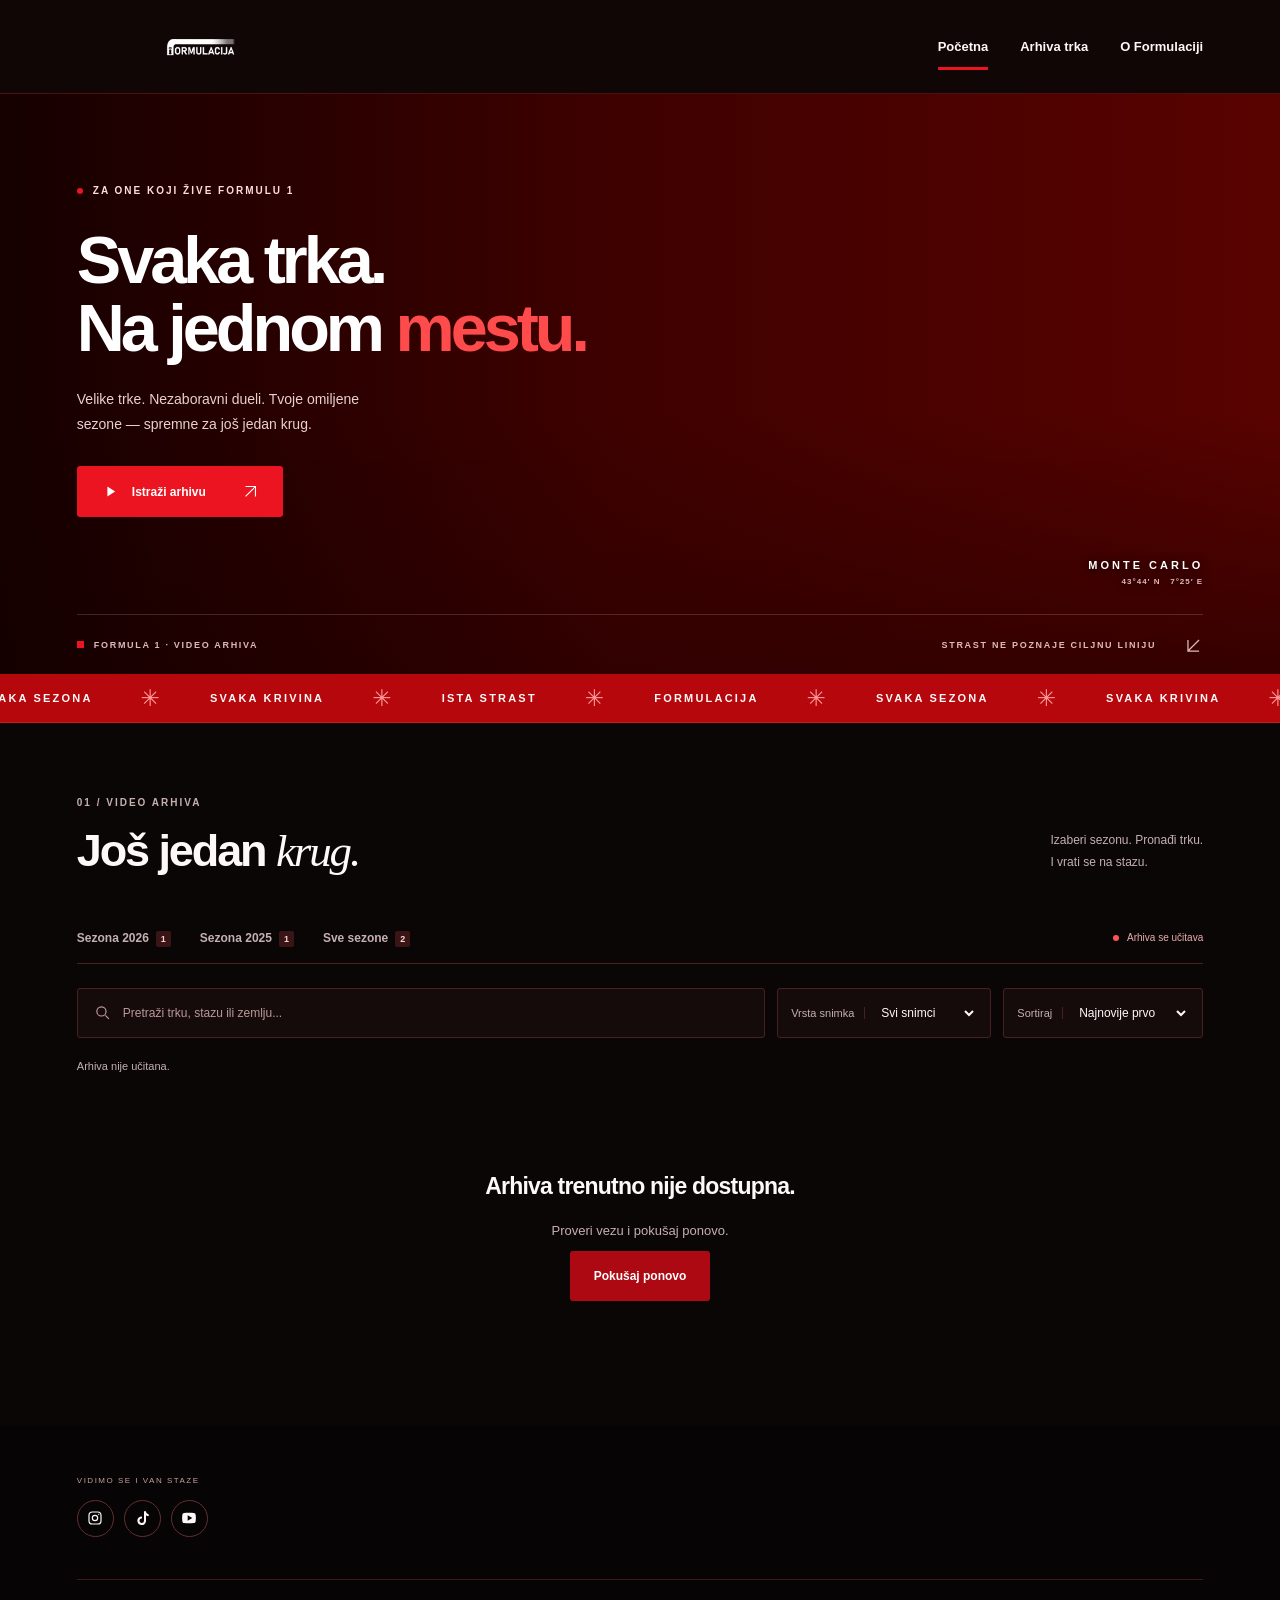
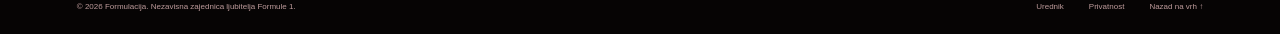
==== commit 3190de82: "Ukloni dupli link za arhivu i suvišan brending u podnožju" ====
--- a/public/index.html
+++ b/public/index.html
@@ -14,7 +14,6 @@
   <header class="site-header">
     <a class="brand" href="./" aria-label="Formulacija — početna"><img class="brand-logo" src="./assets/Formulacija logo belo.png" alt="Formulacija" width="300" height="80"></a>
     <nav aria-label="Glavna navigacija"><a class="nav-active" href="./">Početna</a><a href="#arhiva">Arhiva trka</a><a href="#o-nama">O Formulaciji</a></nav>
-    <a class="header-cta" href="#arhiva">Pronađi svoju trku <svg class="arrow-icon" viewBox="0 0 24 24" aria-hidden="true"><path d="M5 19 19 5M5 5h14v14"/></svg></a>
   </header>
   <main>
     <section class="hero" aria-labelledby="hero-title">
@@ -43,10 +42,10 @@
       <div class="load-error" id="load-error" role="alert" hidden><h3>Arhiva trenutno nije dostupna.</h3><p>Proveri vezu i pokušaj ponovo.</p><button class="button button-dark" id="retry">Pokušaj ponovo</button></div>
       <p class="demo-note" id="demo-note" hidden>Pregledaš probnu arhivu. Primeri prikazuju izgled sajta; snimci još nisu dodati.</p>
   </main>
-  <footer class="site-footer section-shell"><div class="footer-main"><div><a class="brand" href="./"><img class="brand-logo" src="./assets/Formulacija logo belo.png" alt="Formulacija" width="260" height="65"></a><p>Tvoja sledeća trka počinje ovde.</p></div><div class="footer-social"><span>VIDIMO SE I VAN STAZE</span><div id="social-links" class="social-links"></div></div></div><div class="footer-bottom"><span>© <span id="year"></span> Formulacija. Nezavisna zajednica ljubitelja Formule 1.</span><div><a href="./urednik.html">Urednik</a><a href="#" id="privacy-link">Privatnost</a><a href="#top" aria-label="Nazad na vrh">Nazad na vrh ↑</a></div></div></footer>
+  <footer class="site-footer section-shell"><div class="footer-main"><div class="footer-social"><span>VIDIMO SE I VAN STAZE</span><div id="social-links" class="social-links"></div></div></div><div class="footer-bottom"><span>© <span id="year"></span> Formulacija. Nezavisna zajednica ljubitelja Formule 1.</span><div><a href="./urednik.html">Urednik</a><a href="#" id="privacy-link">Privatnost</a><a href="#top" aria-label="Nazad na vrh">Nazad na vrh ↑</a></div></div></footer>
   <dialog id="player-dialog" class="player-dialog" aria-labelledby="player-title"><div class="dialog-top"><p class="eyebrow" id="player-meta"></p><button class="icon-button close-dialog" aria-label="Zatvori plejer">×</button></div><h2 id="player-title"></h2><div id="player-body" class="player-body"></div><p class="player-note">Tvoja arhiva. Tvoj tempo.</p></dialog>
   <dialog id="privacy-dialog" class="info-dialog" aria-labelledby="privacy-title"><button class="icon-button close-dialog" aria-label="Zatvori">×</button><p class="eyebrow dark-eyebrow">FORMULACIJA</p><h2 id="privacy-title">Tvoja privatnost.</h2><p>Sajt ne koristi analitičke ili reklamne kolačiće. Video snimci su na drugim servisima. Njihov plejer se učitava tek kada otvoriš snimak i tada važe pravila privatnosti tog servisa. Urednik čuva nacrte u lokalnom skladištu tvog pregledača; GitHub token se ne čuva.</p><p>Linkovi društvenih mreža otvaraju se u novoj kartici. Sajt ne traži registraciju gledalaca.</p></dialog>
-  <template id="race-card-template"><button class="race-card" type="button"><span class="card-art"><span class="card-category"></span><span class="card-code" aria-hidden="true"></span><svg class="circuit" viewBox="0 0 320 150" aria-hidden="true"><path/></svg><span class="play-circle"><svg viewBox="0 0 24 24" aria-hidden="true"><path d="m9 5 10 7-10 7Z"/></svg></span><span class="card-art-bottom"><span class="card-kind"></span><span class="card-duration"></span></span></span><span class="card-info"><span class="card-meta"></span><span class="card-title"></span><span class="card-location"></span><span class="card-arrow"><svg class="arrow-icon" viewBox="0 0 24 24" aria-hidden="true"><path d="M5 19 19 5M5 5h14v14"/></svg></span></span></button></template>
+  <template id="race-card-template"><button class="race-card" type="button"><span class="card-art"><span class="card-category"></span><span class="play-circle"><svg viewBox="0 0 24 24" aria-hidden="true"><path d="m9 5 10 7-10 7Z"/></svg></span><span class="card-art-bottom"><span class="card-kind"></span><span class="card-duration"></span></span></span><span class="card-info"><span class="card-meta"></span><span class="card-title"></span><span class="card-location"></span><span class="card-arrow"><svg class="arrow-icon" viewBox="0 0 24 24" aria-hidden="true"><path d="M5 19 19 5M5 5h14v14"/></svg></span></span></button></template>
   <noscript><p class="noscript">Uključi JavaScript da bi pretraživao arhivu i gledao snimke.</p></noscript>
 </body>
 </html>
--- a/public/styles.css
+++ b/public/styles.css
@@ -1,8 +1,8 @@
 @import url('./editor.css');
-:root{--paper:#0b0606;--ink:#fff8f8;--muted:#c5b0b0;--red:#ec1420;--line:#492020;--dark:#060404;--radius:3px;color-scheme:dark;font-family:Arial,Helvetica,sans-serif;color:var(--ink);background:var(--paper);font-synthesis:none;scroll-behavior:smooth;scroll-padding-top:26px}*{box-sizing:border-box}body{margin:0}button,input,select{font:inherit}button,a,input,select{touch-action:manipulation}a{color:inherit;text-decoration:none}button{cursor:pointer}button:disabled{cursor:wait;opacity:.6}svg{width:22px;height:22px}button:focus-visible,a:focus-visible,input:focus-visible,select:focus-visible{outline:3px solid var(--red);outline-offset:4px}[hidden]{display:none!important}.skip-link{position:fixed;top:-100px;left:20px;padding:14px;background:white;z-index:100}.skip-link:focus{top:10px}.site-header{height:94px;display:flex;align-items:center;justify-content:space-between;padding:0 6%;background:var(--paper);gap:30px}.brand{display:flex;align-items:center;gap:12px;font-weight:900;font-size:20px;letter-spacing:-.7px}.brand-symbol{font-family:Georgia,serif;font-style:italic;font-weight:bold;font-size:53px;line-height:.7;letter-spacing:-9px;width:43px}.brand-symbol span,.about-mark span{color:var(--red)}.site-header nav{display:flex;align-items:center;gap:32px;font-size:13px;font-weight:600;height:100%}.site-header nav a{height:100%;display:flex;align-items:center;position:relative}.site-header nav a:hover{color:var(--red)}.site-header .nav-active:after{content:'';height:3px;position:absolute;bottom:23px;left:0;right:0;background:var(--red)}.header-cta{font-size:12px;font-weight:700;display:flex;gap:24px;align-items:center}.header-cta span{font-size:23px}.hero{position:relative;min-height:580px;background:#490300;color:white;isolation:isolate;overflow:hidden}.hero-shade{position:absolute;inset:0;background:linear-gradient(90deg,rgba(11,20,15,.88),rgba(11,20,15,.55) 38%,transparent 75%),linear-gradient(0deg,rgba(9,16,12,.66),transparent 25%);z-index:-1}.hero-content{padding:79px 6% 104px}.eyebrow{font-size:10px;letter-spacing:2px;font-weight:700;display:flex;align-items:center;gap:10px;line-height:1.6}.status-dot{display:inline-block;width:6px;height:6px;background:var(--red);border-radius:50%;flex-shrink:0}.hero h1{font-size:clamp(48px,5.2vw,78px);font-weight:800;letter-spacing:-4px;line-height:1.02;margin:28px 0 24px}.hero h1 em{font-style:normal;color:#ff5353}.hero-description{font-size:14px;line-height:1.8;color:#ead0d0;margin-bottom:29px}.button{display:inline-flex;align-items:center;justify-content:center;gap:14px;padding:17px 24px;border:0;border-radius:var(--radius);font-size:12px;font-weight:700;min-height:50px;transition:background .18s,transform .18s}.button:hover{transform:translateY(-2px)}.button-red{background:var(--red);color:white}.button-red:hover{background:#d93925}.button-red>span{margin-left:23px;font-size:22px}.button svg{width:17px;height:17px}.button-dark{background:#ad0912;color:white}.button-outline{background:transparent;border:1px solid var(--line)}.hero-bottom{position:absolute;bottom:0;left:6%;right:6%;height:60px;display:flex;align-items:center;justify-content:space-between;border-top:1px solid #ffffff28;font-size:9px;font-weight:600;letter-spacing:1.7px;color:#dfb9b9}.hero-bottom>span{display:flex;align-items:center;gap:10px}.hero-bottom>span:last-child>span{font-size:20px;margin-left:18px}.small-square{width:7px;height:7px;background:var(--red)}.hero-caption{position:absolute;right:6%;bottom:88px;font-size:11px;letter-spacing:3px;text-align:right;font-weight:700;text-shadow:0 1px 10px #000}.hero-caption span{font-size:8px;color:#dfb9b9;letter-spacing:1px;display:block;margin-top:6px}.ticker{background:#b5070c;border-bottom:1px solid #d11720;overflow:hidden;white-space:nowrap;height:49px;display:flex;align-items:center}.ticker>div{font-size:11px;font-weight:800;letter-spacing:2.2px;display:flex;align-items:center;gap:48px;min-width:max-content;transform:translateX(-20px)}.ticker span{font-size:23px;color:#ff9898}.section-shell{padding-left:6%;padding-right:6%}.archive{padding-top:72px;padding-bottom:64px;min-height:600px}.section-heading{display:flex;align-items:flex-end;justify-content:space-between;margin-bottom:36px}.dark-eyebrow{color:var(--muted)}.section-heading .eyebrow{margin:0 0 15px}.section-heading h2{font-size:45px;letter-spacing:-2.1px;line-height:1.1;margin:0}.section-heading h2 span{font-family:Georgia,serif;font-weight:400;font-style:italic}.section-heading>p{font-size:12px;line-height:1.8;color:var(--muted);margin:0 0 3px}.season-bar{display:flex;justify-content:space-between;align-items:center;border-bottom:1px solid var(--line);gap:15px}.season-tabs{display:flex;gap:29px;overflow:auto}.season-tab{padding:18px 0;border:0;background:transparent;font-size:12px;color:var(--muted);font-weight:600;white-space:nowrap;position:relative}.season-tab[aria-pressed=true]{color:var(--ink)}.season-tab[aria-pressed=true]:after{content:'';position:absolute;bottom:0;left:0;right:0;height:3px;background:var(--red)}.season-tab small{font-size:9px;padding:3px 5px;background:#3a1515;border-radius:2px;margin-left:7px}.archive-note{display:flex;align-items:center;gap:8px;color:var(--muted);font-size:10px;white-space:nowrap}.archive-note .status-dot{background:#ff5353}.filter-bar{display:flex;gap:12px;margin-top:24px}.search-field{display:flex;align-items:center;gap:12px;flex:1;border:1px solid var(--line);padding:0 16px;background:#160b0b;border-radius:var(--radius)}.search-field svg{width:17px;height:17px;fill:none;stroke:#c99ba9;stroke-width:1.6;flex-shrink:0}.search-field input{width:100%;border:0;background:none;padding:17px 0;font-size:11px;min-width:0;color:var(--ink)}.search-field input:focus{outline:none}.search-field:focus-within{outline:2px solid var(--red);outline-offset:2px}.select-field{display:flex;align-items:center;gap:8px;border:1px solid var(--line);padding:0 13px;border-radius:var(--radius);background:#160b0b;font-size:11px}.select-field>span{color:var(--muted);border-right:1px solid var(--line);padding-right:10px}.select-field select{border:0;background:none;padding:15px 17px 15px 4px;font-size:11px;color:var(--ink);cursor:pointer;max-width:100%}.results-bar{display:flex;justify-content:space-between;align-items:center;margin:20px 0 16px;min-height:16px}.results-bar p{font-size:10px;color:var(--muted);margin:0}.text-button{border:0;background:none;font-size:10px;color:var(--ink);padding:0}.text-button span{font-size:16px;margin-left:8px}.race-grid{display:grid;grid-template-columns:repeat(3,minmax(0,1fr));gap:28px 23px}.race-card{border:1px solid var(--line);border-radius:4px;padding:0;text-align:left;background:#1b0b0b;overflow:hidden;transition:transform .2s,box-shadow .2s;display:flex;flex-direction:column;color:var(--ink);min-width:0}.race-card:hover{transform:translateY(-4px);box-shadow:0 10px 24px #0007}.card-art{height:186px;background:var(--art-bg,#ced1bd);position:relative;width:100%;display:block;overflow:hidden;isolation:isolate}.card-art:before{content:'';position:absolute;inset:0;background:repeating-linear-gradient(0deg,transparent,transparent 25px,#ffffff15 25px,#ffffff15 26px),repeating-linear-gradient(90deg,transparent,transparent 25px,#ffffff15 25px,#ffffff15 26px);z-index:-1}.card-art:after{content:'';position:absolute;width:230px;height:230px;right:-65px;top:-80px;border:1px solid #ffffff30;transform:rotate(25deg);z-index:-1}.card-category{position:absolute;top:15px;left:16px;font-size:8px;letter-spacing:1.4px;color:var(--art-ink,#40503c);font-weight:700;text-transform:uppercase}.card-code{position:absolute;left:16px;top:36px;font-weight:900;font-size:62px;letter-spacing:-4px;color:var(--art-ink,#40503c);opacity:.13;line-height:1}.circuit{position:absolute;left:14%;top:26px;width:76%;height:128px;overflow:visible;filter:drop-shadow(0 3px 0 #0000000a)}.circuit path{fill:none;stroke:var(--art-ink,#40503c);stroke-width:4;stroke-linejoin:round;stroke-linecap:round}.play-circle{position:absolute;left:50%;top:50%;width:40px;height:40px;border-radius:50%;background:#ffffffeb;display:grid;place-items:center;transform:translate(-50%,-50%);box-shadow:0 2px 20px #00000012;transition:background .2s}.play-circle svg{width:19px;height:19px;margin-left:2px;fill:#8e060b}.race-card:hover .play-circle{background:var(--red)}.race-card:hover .play-circle svg{fill:white}.card-art-bottom{display:flex;justify-content:space-between;align-items:center;position:absolute;bottom:13px;left:16px;right:15px;font-size:8px;color:var(--art-ink,#40503c);font-weight:700;letter-spacing:.6px}.card-kind{background:#270303cc;color:#ffe4e4;padding:5px 7px;border-radius:2px}.card-duration{background:#170505b3;color:white;padding:4px 6px;border-radius:2px;font-size:8px}.card-info{padding:18px 18px 21px;position:relative;width:100%;display:flex;flex-direction:column}.card-meta{font-size:8px;text-transform:uppercase;letter-spacing:1.2px;color:var(--red);font-weight:700;margin-bottom:9px}.card-title{font-size:16px;font-weight:700;letter-spacing:-.4px;padding-right:18px;line-height:1.3}.card-location{font-size:10px;color:var(--muted);margin-top:8px}.card-arrow{position:absolute;right:18px;bottom:20px;color:#f57777;font-size:19px}.demo-note{text-align:center;font-size:10px;line-height:1.8;color:var(--muted);margin:28px 0 0}.empty-state,.load-error{text-align:center;padding:60px 10px}.empty-state>span{color:var(--red);font-size:40px}.empty-state h3,.load-error h3{font-size:23px;letter-spacing:-.8px}.empty-state p,.load-error p{font-size:13px;color:var(--muted)}.about-band{background:linear-gradient(115deg,#750606,#3b0303 65%,#220505);display:flex;align-items:center;gap:45px;padding-top:43px;padding-bottom:43px;border-top:1px solid #a91616;border-bottom:1px solid #661313}.about-mark{font-size:130px;font-family:Georgia,serif;line-height:.75;font-style:italic;font-weight:bold;letter-spacing:-25px;margin-top:-20px;width:130px;flex-shrink:0}.about-band .eyebrow{font-size:8px;letter-spacing:1.5px;margin-bottom:10px;color:#f2a3a3}.about-band h2{font-size:28px;letter-spacing:-1px;margin:0 0 13px}.about-band h2 em{font-family:Georgia,serif;font-weight:400}.about-band p:not(.eyebrow){font-size:11px;line-height:1.8;color:#e9bbbb;margin:0}.about-link{margin-left:auto;font-size:11px;font-weight:700;white-space:nowrap;display:flex;align-items:center;gap:30px;border-bottom:1px solid #a23d3d;padding-bottom:13px}.about-link span{font-size:20px}.site-footer{background:var(--dark);color:#fff8f8;padding-top:44px;padding-bottom:20px}.footer-main{display:flex;justify-content:space-between;align-items:center;margin-bottom:42px}.site-footer .brand{font-size:18px}.site-footer .brand-symbol{font-size:48px}.footer-main p{font-size:10px;color:#c6a0a0;margin:17px 0 0}.footer-social>span{font-size:8px;letter-spacing:1.5px;color:#c6a0a0}.social-links{display:flex;gap:10px;margin-top:13px;justify-content:flex-end}.social-link{width:37px;height:37px;border:1px solid #623030;display:grid;place-items:center;border-radius:50%;transition:border-color .2s,background .2s}.social-link:hover{border-color:var(--red);background:var(--red)}.social-link svg{width:16px;height:16px;fill:currentColor}.footer-bottom{border-top:1px solid #3f1919;display:flex;justify-content:space-between;gap:20px;padding-top:20px;color:#be9b9b;font-size:8px;line-height:1.8}.footer-bottom>div{display:flex;gap:25px}.footer-bottom a:hover{color:white}dialog{border:0;border-radius:5px;padding:28px;max-width:calc(100vw - 30px);box-shadow:0 30px 120px #0005}dialog::backdrop{background:#100000ec;backdrop-filter:blur(5px)}body:has(dialog[open]){overflow:hidden}.player-dialog{width:920px;background:var(--dark);color:white}.dialog-top{display:flex;align-items:center;justify-content:space-between}.dialog-top .eyebrow{font-size:9px;color:#d6aaaa}.icon-button{width:38px;height:38px;display:grid;place-items:center;border:1px solid #ffffff40;border-radius:50%;background:none;color:inherit;font-size:26px;line-height:1}.player-dialog h2{font-size:27px;letter-spacing:-.8px;margin:10px 0 23px}.player-body{aspect-ratio:16/9;background:#0c0303;display:grid;place-items:center}.player-body iframe,.player-body video{width:100%;height:100%;border:0}.video-unavailable{text-align:center;padding:28px;color:#d8b5b5;max-width:490px}.video-unavailable>span{font-size:40px;color:var(--red)}.video-unavailable h3{color:white;font-size:24px}.video-unavailable p{font-size:13px;line-height:1.8}.player-note{text-align:center;font-size:10px;color:#b89191;margin:18px 0 0}.info-dialog{width:520px;background:var(--paper);padding:36px}.info-dialog .close-dialog{float:right;border-color:var(--line)}.info-dialog h2{font-size:30px;letter-spacing:-1px}.info-dialog p:not(.eyebrow){font-size:13px;line-height:1.9;color:var(--muted)}.noscript{padding:30px;text-align:center;background:#4a0c0c}
+:root{--paper:#0b0606;--ink:#fff8f8;--muted:#c5b0b0;--red:#ec1420;--line:#492020;--dark:#060404;--radius:3px;color-scheme:dark;font-family:Arial,Helvetica,sans-serif;color:var(--ink);background:var(--paper);font-synthesis:none;scroll-behavior:smooth;scroll-padding-top:26px}*{box-sizing:border-box}body{margin:0}button,input,select{font:inherit}button,a,input,select{touch-action:manipulation}a{color:inherit;text-decoration:none}button{cursor:pointer}button:disabled{cursor:wait;opacity:.6}svg{width:22px;height:22px}button:focus-visible,a:focus-visible,input:focus-visible,select:focus-visible{outline:3px solid var(--red);outline-offset:4px}[hidden]{display:none!important}.skip-link{position:fixed;top:-100px;left:20px;padding:14px;background:white;z-index:100}.skip-link:focus{top:10px}.site-header{height:94px;display:flex;align-items:center;justify-content:space-between;padding:0 6%;background:var(--paper);gap:30px}.brand{display:flex;align-items:center;gap:12px;font-weight:900;font-size:20px;letter-spacing:-.7px}.brand-symbol{font-family:Georgia,serif;font-style:italic;font-weight:bold;font-size:53px;line-height:.7;letter-spacing:-9px;width:43px}.brand-symbol span,.about-mark span{color:var(--red)}.site-header nav{display:flex;align-items:center;gap:32px;font-size:13px;font-weight:600;height:100%}.site-header nav a{height:100%;display:flex;align-items:center;position:relative}.site-header nav a:hover{color:var(--red)}.site-header .nav-active:after{content:'';height:3px;position:absolute;bottom:23px;left:0;right:0;background:var(--red)}.header-cta{font-size:12px;font-weight:700;display:flex;gap:24px;align-items:center}.header-cta span{font-size:23px}.hero{position:relative;min-height:580px;background:#490300;color:white;isolation:isolate;overflow:hidden}.hero-shade{position:absolute;inset:0;background:linear-gradient(90deg,rgba(11,20,15,.88),rgba(11,20,15,.55) 38%,transparent 75%),linear-gradient(0deg,rgba(9,16,12,.66),transparent 25%);z-index:-1}.hero-content{padding:79px 6% 104px}.eyebrow{font-size:10px;letter-spacing:2px;font-weight:700;display:flex;align-items:center;gap:10px;line-height:1.6}.status-dot{display:inline-block;width:6px;height:6px;background:var(--red);border-radius:50%;flex-shrink:0}.hero h1{font-size:clamp(48px,5.2vw,78px);font-weight:800;letter-spacing:-4px;line-height:1.02;margin:28px 0 24px}.hero h1 em{font-style:normal;color:#ff5353}.hero-description{font-size:14px;line-height:1.8;color:#ead0d0;margin-bottom:29px}.button{display:inline-flex;align-items:center;justify-content:center;gap:14px;padding:17px 24px;border:0;border-radius:var(--radius);font-size:12px;font-weight:700;min-height:50px;transition:background .18s,transform .18s}.button:hover{transform:translateY(-2px)}.button-red{background:var(--red);color:white}.button-red:hover{background:#d93925}.button-red>span{margin-left:23px;font-size:22px}.button svg{width:17px;height:17px}.button-dark{background:#ad0912;color:white}.button-outline{background:transparent;border:1px solid var(--line)}.hero-bottom{position:absolute;bottom:0;left:6%;right:6%;height:60px;display:flex;align-items:center;justify-content:space-between;border-top:1px solid #ffffff28;font-size:9px;font-weight:600;letter-spacing:1.7px;color:#dfb9b9}.hero-bottom>span{display:flex;align-items:center;gap:10px}.hero-bottom>span:last-child>span{font-size:20px;margin-left:18px}.small-square{width:7px;height:7px;background:var(--red)}.hero-caption{position:absolute;right:6%;bottom:88px;font-size:11px;letter-spacing:3px;text-align:right;font-weight:700;text-shadow:0 1px 10px #000}.hero-caption span{font-size:8px;color:#dfb9b9;letter-spacing:1px;display:block;margin-top:6px}.ticker{background:#b5070c;border-bottom:1px solid #d11720;overflow:hidden;white-space:nowrap;height:49px;display:flex;align-items:center}.ticker>div{font-size:11px;font-weight:800;letter-spacing:2.2px;display:flex;align-items:center;gap:48px;min-width:max-content;transform:translateX(-20px)}.ticker span{font-size:23px;color:#ff9898}.section-shell{padding-left:6%;padding-right:6%}.archive{padding-top:72px;padding-bottom:64px;min-height:600px}.section-heading{display:flex;align-items:flex-end;justify-content:space-between;margin-bottom:36px}.dark-eyebrow{color:var(--muted)}.section-heading .eyebrow{margin:0 0 15px}.section-heading h2{font-size:45px;letter-spacing:-2.1px;line-height:1.1;margin:0}.section-heading h2 span{font-family:Georgia,serif;font-weight:400;font-style:italic}.section-heading>p{font-size:12px;line-height:1.8;color:var(--muted);margin:0 0 3px}.season-bar{display:flex;justify-content:space-between;align-items:center;border-bottom:1px solid var(--line);gap:15px}.season-tabs{display:flex;gap:29px;overflow:auto}.season-tab{padding:18px 0;border:0;background:transparent;font-size:12px;color:var(--muted);font-weight:600;white-space:nowrap;position:relative}.season-tab[aria-pressed=true]{color:var(--ink)}.season-tab[aria-pressed=true]:after{content:'';position:absolute;bottom:0;left:0;right:0;height:3px;background:var(--red)}.season-tab small{font-size:9px;padding:3px 5px;background:#3a1515;border-radius:2px;margin-left:7px}.archive-note{display:flex;align-items:center;gap:8px;color:var(--muted);font-size:10px;white-space:nowrap}.archive-note .status-dot{background:#ff5353}.filter-bar{display:flex;gap:12px;margin-top:24px}.search-field{display:flex;align-items:center;gap:12px;flex:1;border:1px solid var(--line);padding:0 16px;background:#160b0b;border-radius:var(--radius)}.search-field svg{width:17px;height:17px;fill:none;stroke:#c99ba9;stroke-width:1.6;flex-shrink:0}.search-field input{width:100%;border:0;background:none;padding:17px 0;font-size:11px;min-width:0;color:var(--ink)}.search-field input:focus{outline:none}.search-field:focus-within{outline:2px solid var(--red);outline-offset:2px}.select-field{display:flex;align-items:center;gap:8px;border:1px solid var(--line);padding:0 13px;border-radius:var(--radius);background:#160b0b;font-size:11px}.select-field>span{color:var(--muted);border-right:1px solid var(--line);padding-right:10px}.select-field select{border:0;background:none;padding:15px 17px 15px 4px;font-size:11px;color:var(--ink);cursor:pointer;max-width:100%}.results-bar{display:flex;justify-content:space-between;align-items:center;margin:20px 0 16px;min-height:16px}.results-bar p{font-size:10px;color:var(--muted);margin:0}.text-button{border:0;background:none;font-size:10px;color:var(--ink);padding:0}.text-button span{font-size:16px;margin-left:8px}.race-grid{display:grid;grid-template-columns:repeat(3,minmax(0,1fr));gap:28px 23px}.race-card{border:1px solid var(--line);border-radius:4px;padding:0;text-align:left;background:#1b0b0b;overflow:hidden;transition:transform .2s,box-shadow .2s;display:flex;flex-direction:column;color:var(--ink);min-width:0}.race-card:hover{transform:translateY(-4px);box-shadow:0 10px 24px #0007}.card-art{height:186px;background:var(--art-bg,#ced1bd);position:relative;width:100%;display:block;overflow:hidden;isolation:isolate}.card-category{position:absolute;top:15px;left:16px;font-size:8px;letter-spacing:1.4px;color:var(--art-ink,#40503c);font-weight:700;text-transform:uppercase}.play-circle{position:absolute;left:50%;top:50%;width:40px;height:40px;border-radius:50%;background:#ffffffeb;display:grid;place-items:center;transform:translate(-50%,-50%);box-shadow:0 2px 20px #00000012;transition:background .2s}.play-circle svg{width:19px;height:19px;margin-left:2px;fill:#8e060b}.race-card:hover .play-circle{background:var(--red)}.race-card:hover .play-circle svg{fill:white}.card-art-bottom{display:flex;justify-content:space-between;align-items:center;position:absolute;bottom:13px;left:16px;right:15px;font-size:8px;color:var(--art-ink,#40503c);font-weight:700;letter-spacing:.6px}.card-kind{background:#270303cc;color:#ffe4e4;padding:5px 7px;border-radius:2px}.card-duration{background:#170505b3;color:white;padding:4px 6px;border-radius:2px;font-size:8px}.card-info{padding:18px 18px 21px;position:relative;width:100%;display:flex;flex-direction:column}.card-meta{font-size:8px;text-transform:uppercase;letter-spacing:1.2px;color:var(--red);font-weight:700;margin-bottom:9px}.card-title{font-size:16px;font-weight:700;letter-spacing:-.4px;padding-right:18px;line-height:1.3}.card-location{font-size:10px;color:var(--muted);margin-top:8px}.card-arrow{position:absolute;right:18px;bottom:20px;color:#f57777;font-size:19px}.demo-note{text-align:center;font-size:10px;line-height:1.8;color:var(--muted);margin:28px 0 0}.empty-state,.load-error{text-align:center;padding:60px 10px}.empty-state>span{color:var(--red);font-size:40px}.empty-state h3,.load-error h3{font-size:23px;letter-spacing:-.8px}.empty-state p,.load-error p{font-size:13px;color:var(--muted)}.about-band{background:linear-gradient(115deg,#750606,#3b0303 65%,#220505);display:flex;align-items:center;gap:45px;padding-top:43px;padding-bottom:43px;border-top:1px solid #a91616;border-bottom:1px solid #661313}.about-mark{font-size:130px;font-family:Georgia,serif;line-height:.75;font-style:italic;font-weight:bold;letter-spacing:-25px;margin-top:-20px;width:130px;flex-shrink:0}.about-band .eyebrow{font-size:8px;letter-spacing:1.5px;margin-bottom:10px;color:#f2a3a3}.about-band h2{font-size:28px;letter-spacing:-1px;margin:0 0 13px}.about-band h2 em{font-family:Georgia,serif;font-weight:400}.about-band p:not(.eyebrow){font-size:11px;line-height:1.8;color:#e9bbbb;margin:0}.about-link{margin-left:auto;font-size:11px;font-weight:700;white-space:nowrap;display:flex;align-items:center;gap:30px;border-bottom:1px solid #a23d3d;padding-bottom:13px}.about-link span{font-size:20px}.site-footer{background:var(--dark);color:#fff8f8;padding-top:44px;padding-bottom:20px}.footer-main{display:flex;justify-content:space-between;align-items:center;margin-bottom:42px}.site-footer .brand{font-size:18px}.site-footer .brand-symbol{font-size:48px}.footer-main p{font-size:10px;color:#c6a0a0;margin:17px 0 0}.footer-social>span{font-size:8px;letter-spacing:1.5px;color:#c6a0a0}.social-links{display:flex;gap:10px;margin-top:13px;justify-content:flex-end}.social-link{width:37px;height:37px;border:1px solid #623030;display:grid;place-items:center;border-radius:50%;transition:border-color .2s,background .2s}.social-link:hover{border-color:var(--red);background:var(--red)}.social-link svg{width:16px;height:16px;fill:currentColor}.footer-bottom{border-top:1px solid #3f1919;display:flex;justify-content:space-between;gap:20px;padding-top:20px;color:#be9b9b;font-size:8px;line-height:1.8}.footer-bottom>div{display:flex;gap:25px}.footer-bottom a:hover{color:white}dialog{border:0;border-radius:5px;padding:28px;max-width:calc(100vw - 30px);box-shadow:0 30px 120px #0005}dialog::backdrop{background:#100000ec;backdrop-filter:blur(5px)}body:has(dialog[open]){overflow:hidden}.player-dialog{width:920px;background:var(--dark);color:white}.dialog-top{display:flex;align-items:center;justify-content:space-between}.dialog-top .eyebrow{font-size:9px;color:#d6aaaa}.icon-button{width:38px;height:38px;display:grid;place-items:center;border:1px solid #ffffff40;border-radius:50%;background:none;color:inherit;font-size:26px;line-height:1}.player-dialog h2{font-size:27px;letter-spacing:-.8px;margin:10px 0 23px}.player-body{aspect-ratio:16/9;background:#0c0303;display:grid;place-items:center}.player-body iframe,.player-body video{width:100%;height:100%;border:0}.video-unavailable{text-align:center;padding:28px;color:#d8b5b5;max-width:490px}.video-unavailable>span{font-size:40px;color:var(--red)}.video-unavailable h3{color:white;font-size:24px}.video-unavailable p{font-size:13px;line-height:1.8}.player-note{text-align:center;font-size:10px;color:#b89191;margin:18px 0 0}.info-dialog{width:520px;background:var(--paper);padding:36px}.info-dialog .close-dialog{float:right;border-color:var(--line)}.info-dialog h2{font-size:30px;letter-spacing:-1px}.info-dialog p:not(.eyebrow){font-size:13px;line-height:1.9;color:var(--muted)}.noscript{padding:30px;text-align:center;background:#4a0c0c}
 @media(min-width:1600px){.section-shell,.site-header{padding-left:max(6%,calc((100vw - 1400px)/2));padding-right:max(6%,calc((100vw - 1400px)/2))}.hero-content{padding-left:max(6%,calc((100vw - 1400px)/2))}.hero{min-height:650px}.hero-content{padding-top:110px}.card-art{height:220px}}
 @media(max-width:1000px){.site-header{padding:0 5%;height:80px}.site-header nav{gap:22px}.header-cta{display:none}.hero-content{padding-left:5%}.hero{min-height:550px}.hero h1{font-size:64px}.hero-shade{background:linear-gradient(90deg,#101b15ee,#101b1580 65%,#101b1522)}.section-shell{padding-left:5%;padding-right:5%}.select-field>span{display:none}.season-tabs{gap:22px}.card-art{height:160px}.card-title{font-size:14px}.about-band{gap:28px}.about-mark{font-size:100px;width:100px}.about-link{gap:12px}}
-@media(max-width:700px){.site-header{height:76px;gap:12px}.brand{font-size:15px;gap:8px;letter-spacing:-.5px}.brand-symbol{font-size:43px;width:35px}.site-header nav{gap:18px;font-size:10px}.site-header nav a:first-child{display:none}.site-header .nav-active:after{bottom:18px}.hero{min-height:570px;background-position:62% 50%}.hero-shade{background:linear-gradient(90deg,#0b160fe8,#0b160f75),linear-gradient(0deg,#0b160f99,transparent 60%)}.hero-content{padding:70px 6% 110px}.hero h1{font-size:55px;letter-spacing:-2.7px;margin-top:27px}.eyebrow{font-size:8px;letter-spacing:1.5px}.hero-description{font-size:12px;max-width:300px;line-height:1.9}.desktop-break{display:none}.hero-bottom{left:6%;right:6%;font-size:8px;letter-spacing:1px}.hero-bottom>span:last-child{display:none}.hero-caption{right:6%;bottom:89px;font-size:8px}.hero-caption span{font-size:6px}.button{padding:15px 20px}.ticker{height:42px}.ticker>div{font-size:9px;gap:28px}.ticker span{font-size:20px}.archive{padding-top:45px;padding-bottom:42px}.section-heading{align-items:flex-start;gap:15px;margin-bottom:25px}.section-heading h2{font-size:37px;letter-spacing:-1.7px}.section-heading .eyebrow{font-size:8px;letter-spacing:1.5px;margin-bottom:12px}.section-heading>p{font-size:10px;margin-top:29px;max-width:135px}.season-bar{display:block}.archive-note{display:none}.season-tabs{gap:24px}.season-tab{font-size:10px;padding:17px 0}.season-tab small{font-size:8px;margin-left:4px;padding:2px 4px}.filter-bar{flex-wrap:wrap;gap:10px;margin-top:20px}.search-field{flex-basis:100%}.search-field input{padding:15px 0}.select-field{flex:1;justify-content:space-between;min-width:0}.select-field>span{display:block;font-size:9px;padding-right:7px}.select-field select{font-size:10px;padding:12px 0;min-width:0}.sort-field>span{display:none}.sort-field{flex:0 1 41%}.race-grid{grid-template-columns:repeat(2,minmax(0,1fr));gap:17px 12px}.card-art{height:143px}.card-category{font-size:6px;letter-spacing:1px;left:11px;top:12px}.card-code{font-size:45px;left:10px;top:31px;letter-spacing:-2px}.circuit{left:5%;top:23px;width:90%;height:98px}.circuit path{stroke-width:5}.play-circle{width:32px;height:32px}.play-circle svg{width:15px;height:15px}.card-art-bottom{left:10px;right:10px;bottom:10px;font-size:6px;gap:3px}.card-kind{padding:4px 5px}.card-duration{font-size:6px;letter-spacing:0;padding:4px}.card-info{padding:14px 11px 16px}.card-meta{font-size:6px;letter-spacing:.8px;margin-bottom:7px}.card-title{font-size:13px;line-height:1.4;padding:0}.card-location{font-size:8px;padding-right:12px;line-height:1.5;margin-top:7px}.card-arrow{right:10px;bottom:12px;font-size:15px}.demo-note{font-size:9px;margin-top:23px}.about-band{padding-top:31px;padding-bottom:32px;gap:20px;flex-wrap:wrap}.about-mark{font-size:88px;letter-spacing:-20px;width:74px}.about-band>div:nth-child(2){flex:1}.about-band h2{font-size:24px;line-height:1.2;max-width:240px}.about-band p:not(.eyebrow){font-size:10px}.about-band p br{display:none}.about-link{margin-left:94px;padding-bottom:9px;font-size:10px;gap:28px}.site-footer{padding-top:35px}.footer-main{gap:24px;margin-bottom:29px;align-items:flex-start}.site-footer .brand{font-size:14px}.site-footer .brand-symbol{font-size:41px;width:32px}.footer-main p{font-size:9px;line-height:1.8;max-width:150px}.footer-social>span{font-size:6px;letter-spacing:1px}.social-links{gap:7px}.social-link{width:31px;height:31px}.social-link svg{width:14px;height:14px}.footer-bottom{flex-direction:column;font-size:7px;gap:14px}.footer-bottom>div{justify-content:space-between;gap:12px}.player-dialog{padding:18px}.player-dialog h2{font-size:21px}.player-body{min-height:210px}.video-unavailable{padding:20px}.video-unavailable h3{font-size:20px}.video-unavailable p{font-size:11px}.dialog-top .eyebrow{font-size:7px;letter-spacing:1px}.info-dialog{padding:25px}.info-dialog p:not(.eyebrow){font-size:12px}}
+@media(max-width:700px){.site-header{height:76px;gap:12px}.brand{font-size:15px;gap:8px;letter-spacing:-.5px}.brand-symbol{font-size:43px;width:35px}.site-header nav{gap:18px;font-size:10px}.site-header nav a:first-child{display:none}.site-header .nav-active:after{bottom:18px}.hero{min-height:570px;background-position:62% 50%}.hero-shade{background:linear-gradient(90deg,#0b160fe8,#0b160f75),linear-gradient(0deg,#0b160f99,transparent 60%)}.hero-content{padding:70px 6% 110px}.hero h1{font-size:55px;letter-spacing:-2.7px;margin-top:27px}.eyebrow{font-size:8px;letter-spacing:1.5px}.hero-description{font-size:12px;max-width:300px;line-height:1.9}.desktop-break{display:none}.hero-bottom{left:6%;right:6%;font-size:8px;letter-spacing:1px}.hero-bottom>span:last-child{display:none}.hero-caption{right:6%;bottom:89px;font-size:8px}.hero-caption span{font-size:6px}.button{padding:15px 20px}.ticker{height:42px}.ticker>div{font-size:9px;gap:28px}.ticker span{font-size:20px}.archive{padding-top:45px;padding-bottom:42px}.section-heading{align-items:flex-start;gap:15px;margin-bottom:25px}.section-heading h2{font-size:37px;letter-spacing:-1.7px}.section-heading .eyebrow{font-size:8px;letter-spacing:1.5px;margin-bottom:12px}.section-heading>p{font-size:10px;margin-top:29px;max-width:135px}.season-bar{display:block}.archive-note{display:none}.season-tabs{gap:24px}.season-tab{font-size:10px;padding:17px 0}.season-tab small{font-size:8px;margin-left:4px;padding:2px 4px}.filter-bar{flex-wrap:wrap;gap:10px;margin-top:20px}.search-field{flex-basis:100%}.search-field input{padding:15px 0}.select-field{flex:1;justify-content:space-between;min-width:0}.select-field>span{display:block;font-size:9px;padding-right:7px}.select-field select{font-size:10px;padding:12px 0;min-width:0}.sort-field>span{display:none}.sort-field{flex:0 1 41%}.race-grid{grid-template-columns:repeat(2,minmax(0,1fr));gap:17px 12px}.card-art{height:143px}.card-category{font-size:6px;letter-spacing:1px;left:11px;top:12px}.play-circle{width:32px;height:32px}.play-circle svg{width:15px;height:15px}.card-art-bottom{left:10px;right:10px;bottom:10px;font-size:6px;gap:3px}.card-kind{padding:4px 5px}.card-duration{font-size:6px;letter-spacing:0;padding:4px}.card-info{padding:14px 11px 16px}.card-meta{font-size:6px;letter-spacing:.8px;margin-bottom:7px}.card-title{font-size:13px;line-height:1.4;padding:0}.card-location{font-size:8px;padding-right:12px;line-height:1.5;margin-top:7px}.card-arrow{right:10px;bottom:12px;font-size:15px}.demo-note{font-size:9px;margin-top:23px}.about-band{padding-top:31px;padding-bottom:32px;gap:20px;flex-wrap:wrap}.about-mark{font-size:88px;letter-spacing:-20px;width:74px}.about-band>div:nth-child(2){flex:1}.about-band h2{font-size:24px;line-height:1.2;max-width:240px}.about-band p:not(.eyebrow){font-size:10px}.about-band p br{display:none}.about-link{margin-left:94px;padding-bottom:9px;font-size:10px;gap:28px}.site-footer{padding-top:35px}.footer-main{gap:24px;margin-bottom:29px;align-items:flex-start}.site-footer .brand{font-size:14px}.site-footer .brand-symbol{font-size:41px;width:32px}.footer-main p{font-size:9px;line-height:1.8;max-width:150px}.footer-social>span{font-size:6px;letter-spacing:1px}.social-links{gap:7px}.social-link{width:31px;height:31px}.social-link svg{width:14px;height:14px}.footer-bottom{flex-direction:column;font-size:7px;gap:14px}.footer-bottom>div{justify-content:space-between;gap:12px}.player-dialog{padding:18px}.player-dialog h2{font-size:21px}.player-body{min-height:210px}.video-unavailable{padding:20px}.video-unavailable h3{font-size:20px}.video-unavailable p{font-size:11px}.dialog-top .eyebrow{font-size:7px;letter-spacing:1px}.info-dialog{padding:25px}.info-dialog p:not(.eyebrow){font-size:12px}}
 @media(prefers-reduced-motion:reduce){:root{scroll-behavior:auto}*,*:before,*:after{transition:none!important}}
 .arrow-icon{display:inline-block;width:19px;height:19px;fill:none;stroke:currentColor;stroke-width:1.6;vertical-align:middle;flex-shrink:0}.button .arrow-icon{margin-left:22px;width:17px;height:17px}.header-cta .arrow-icon{width:18px;height:18px}.card-arrow .arrow-icon{width:16px;height:16px}.about-link .arrow-icon{width:18px;height:18px}.arrow-down .arrow-icon{transform:rotate(180deg)}.ticker span{font-family:'DejaVu Sans',sans-serif;font-variant-emoji:text}.skip-link:not(:focus-visible){clip-path:inset(50%);height:1px;width:1px;overflow:hidden;padding:0;top:-100px}.skip-link:focus-visible{top:10px}
 
@@ -11,7 +11,7 @@
 .hero-shade{background:linear-gradient(90deg,#140000f5,#390000b5 48%,#94000035),linear-gradient(0deg,#190000ee,transparent 45%)}
 .hero h1 em{color:#ff4b4b}.hero .eyebrow{color:#ffdcdc}.site-header{border-bottom:1px solid #501010;background:#100606}
 .brand{font-style:italic;letter-spacing:-.9px;font-weight:900}.brand-symbol{display:none}.about-mark{color:#fff0f0;font-family:Arial,Helvetica,sans-serif;font-style:normal;font-size:105px;letter-spacing:-10px;font-weight:900;line-height:1;width:115px;margin:0}.about-mark span{color:#ff5353}
-.season-tab[aria-pressed=true]{color:white}.season-tab small{color:#fbd3d3}.card-meta{color:#ff8a8a}.card-art{background:linear-gradient(135deg,var(--art-bg),#210303)}.card-code{opacity:.2}.card-category,.card-art-bottom{color:#ffb2b2}.card-title{color:#fff6f6}.card-info{border-top:1px solid #672020}.race-card:hover{border-color:#d92c2c}.play-circle{box-shadow:0 0 30px #c6000045}.button-red:hover{background:#c91818}.skip-link{background:#6b0b0b;color:white}
+.season-tab[aria-pressed=true]{color:white}.season-tab small{color:#fbd3d3}.card-meta{color:#ff8a8a}.card-art{background:linear-gradient(135deg,var(--art-bg),#210303)}.card-category,.card-art-bottom{color:#ffb2b2}.card-title{color:#fff6f6}.card-info{border-top:1px solid #672020}.race-card:hover{border-color:#d92c2c}.play-circle{box-shadow:0 0 30px #c6000045}.button-red:hover{background:#c91818}.skip-link{background:#6b0b0b;color:white}
 .search-field input::placeholder{color:#ba9898}.search-field input,.select-field select{font-size:12px}.archive-note{color:#e8adad}.results-bar p{font-size:11px}.card-location{font-size:11px}.card-meta{font-size:9px}.demo-note{font-size:11px}
 @media(max-width:1000px){.hero-shade{background:linear-gradient(90deg,#190000ee,#5500009c 65%,#3b00004a)}}
 @media(max-width:700px){.hero::before{background-position:62% 50%}.hero-shade{background:linear-gradient(90deg,#170000e8,#63000080),linear-gradient(0deg,#1b0000ee,transparent 70%)}.brand{font-size:15px}.about-mark{font-size:75px;width:74px;letter-spacing:-8px}.card-category{font-size:8px}.card-meta{font-size:8px;letter-spacing:.5px}.card-location{font-size:10px}.card-art-bottom{font-size:8px}.card-duration{font-size:7px}.demo-note{font-size:11px}.season-tab{font-size:11px}.site-header nav{font-size:11px;gap:15px}}
@@ -22,9 +22,6 @@
 .about-logo{display:block;width:190px;height:80px;object-fit:contain;filter:brightness(0) invert(1)}.about-mark:has(.about-logo){width:190px;letter-spacing:0}
 @media(max-width:700px){.about-logo{width:90px;height:52px}.about-mark:has(.about-logo){width:90px}.about-link{margin-left:110px}}
 
-/* Kartice koje koriste zastave umesto ilustracija */
-
-.card-art.slika-zastave::before,
-.card-art.slika-zastave::after {
-  display: none;
-}
+/* Slike trka: zastava prekriva celo polje kartice, bez crteza staza. */
+.card-art { background: #310b0b; }
+.card-image { position:absolute; inset:0; width:100%; height:100%; object-fit:cover; display:block; }
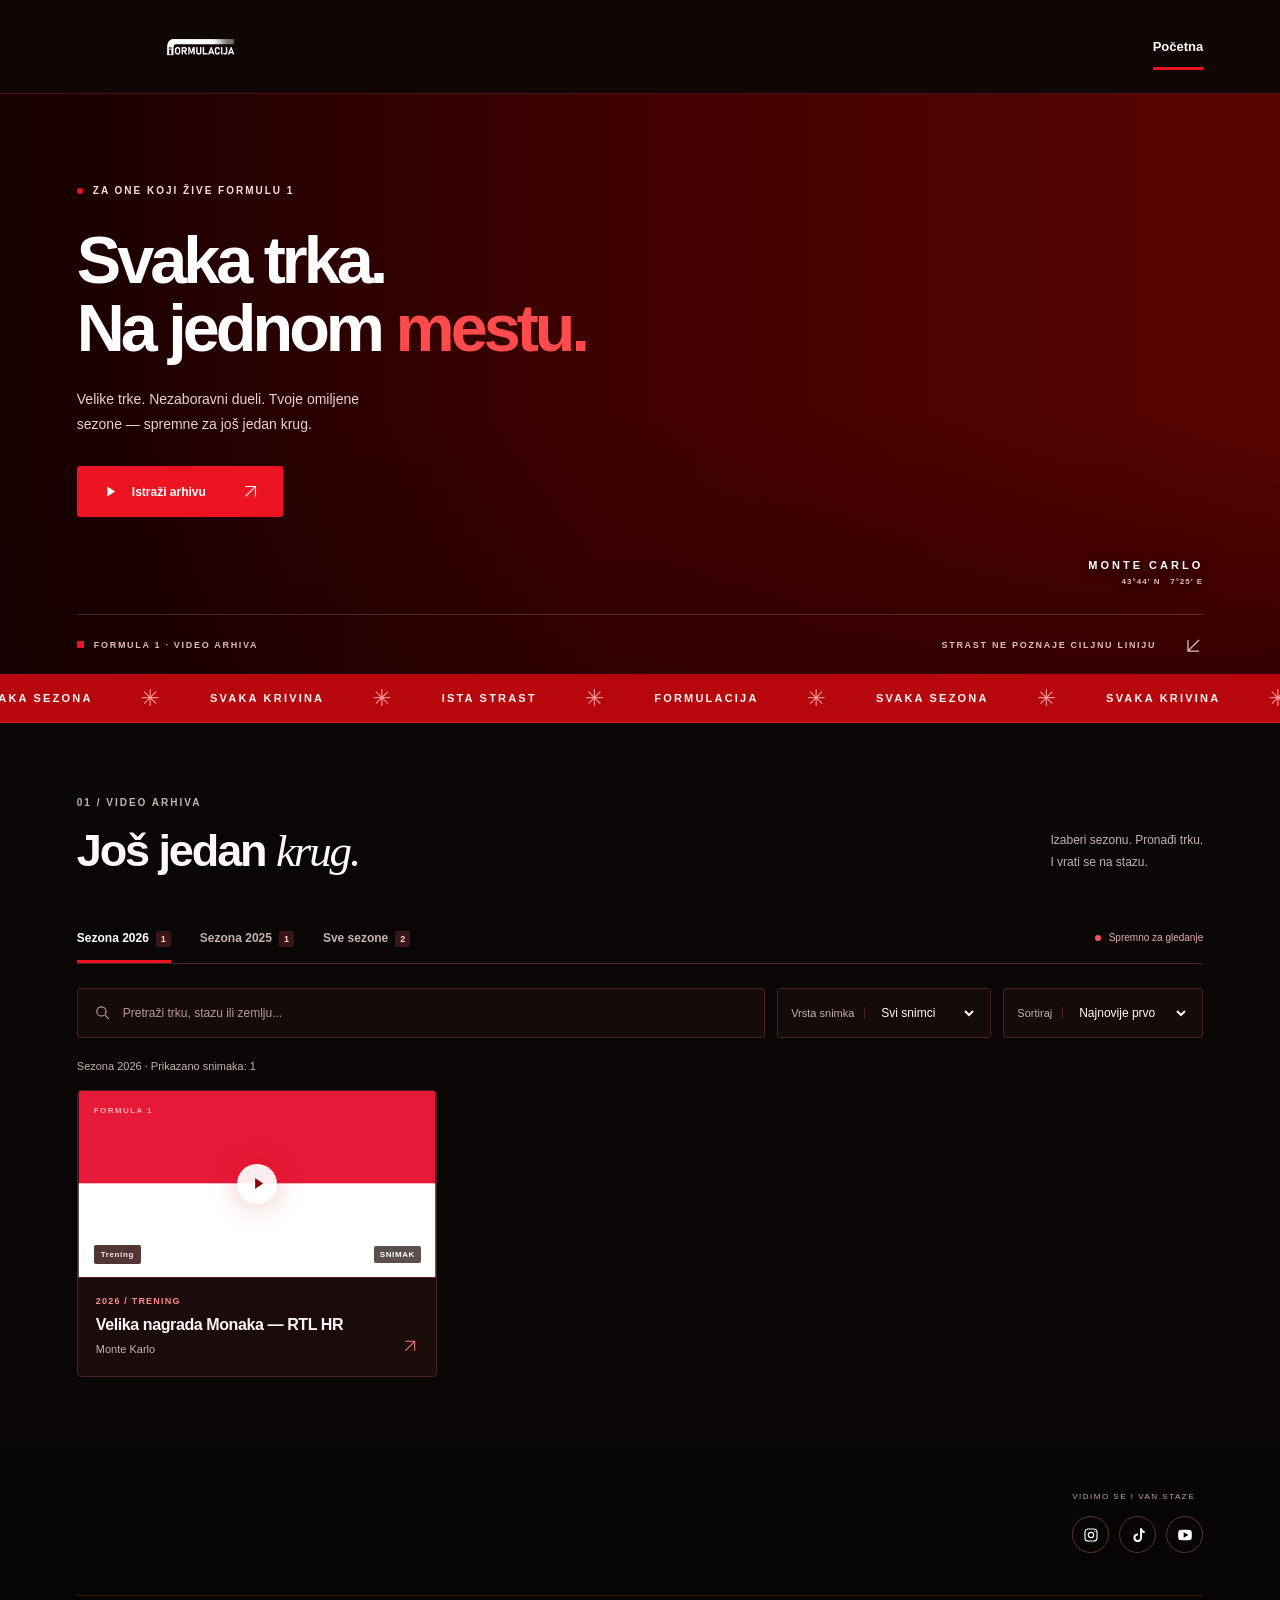
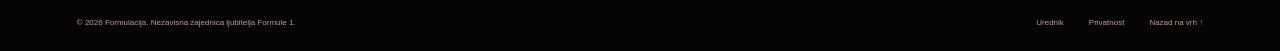
==== commit 4cbda48a: "Pojednostavi navigaciju i tekst privatnosti" ====
--- a/public/index.html
+++ b/public/index.html
@@ -12,8 +12,8 @@
 <body>
   <a class="skip-link" href="#arhiva">Pređi na arhivu</a>
   <header class="site-header">
-    <a class="brand" href="./" aria-label="Formulacija — početna"><img class="brand-logo" src="./assets/Formulacija logo belo.png" alt="Formulacija" width="300" height="80"></a>
-    <nav aria-label="Glavna navigacija"><a class="nav-active" href="./">Početna</a><a href="#arhiva">Arhiva trka</a><a href="#o-nama">O Formulaciji</a></nav>
+    <a class="brand" href="./" aria-label="Formulacija — početna"><img class="brand-logo" src="./assets/Formulacija logo belo.png" alt="Formulacija" width="330" height="108"></a>
+    <nav aria-label="Glavna navigacija"><a class="nav-active" href="./">Početna</a></nav>
   </header>
   <main>
     <section class="hero" aria-labelledby="hero-title">
@@ -44,7 +44,7 @@
   </main>
   <footer class="site-footer section-shell"><div class="footer-main"><div class="footer-social"><span>VIDIMO SE I VAN STAZE</span><div id="social-links" class="social-links"></div></div></div><div class="footer-bottom"><span>© <span id="year"></span> Formulacija. Nezavisna zajednica ljubitelja Formule 1.</span><div><a href="./urednik.html">Urednik</a><a href="#" id="privacy-link">Privatnost</a><a href="#top" aria-label="Nazad na vrh">Nazad na vrh ↑</a></div></div></footer>
   <dialog id="player-dialog" class="player-dialog" aria-labelledby="player-title"><div class="dialog-top"><p class="eyebrow" id="player-meta"></p><button class="icon-button close-dialog" aria-label="Zatvori plejer">×</button></div><h2 id="player-title"></h2><div id="player-body" class="player-body"></div><p class="player-note">Tvoja arhiva. Tvoj tempo.</p></dialog>
-  <dialog id="privacy-dialog" class="info-dialog" aria-labelledby="privacy-title"><button class="icon-button close-dialog" aria-label="Zatvori">×</button><p class="eyebrow dark-eyebrow">FORMULACIJA</p><h2 id="privacy-title">Tvoja privatnost.</h2><p>Sajt ne koristi analitičke ili reklamne kolačiće. Video snimci su na drugim servisima. Njihov plejer se učitava tek kada otvoriš snimak i tada važe pravila privatnosti tog servisa. Urednik čuva nacrte u lokalnom skladištu tvog pregledača; GitHub token se ne čuva.</p><p>Linkovi društvenih mreža otvaraju se u novoj kartici. Sajt ne traži registraciju gledalaca.</p></dialog>
+  <dialog id="privacy-dialog" class="info-dialog" aria-labelledby="privacy-title"><button class="icon-button close-dialog" aria-label="Zatvori">×</button><p class="eyebrow dark-eyebrow">FORMULACIJA</p><h2 id="privacy-title">Tvoja privatnost.</h2><p>Sajt ne zahteva registraciju i ne koristi analitičke ili reklamne kolačiće. Kada pokreneš snimak, video se učitava sa druge platforme. Tada mogu važiti njena pravila privatnosti i korišćenja kolačića.</p></dialog>
   <template id="race-card-template"><button class="race-card" type="button"><span class="card-art"><span class="card-category"></span><span class="play-circle"><svg viewBox="0 0 24 24" aria-hidden="true"><path d="m9 5 10 7-10 7Z"/></svg></span><span class="card-art-bottom"><span class="card-kind"></span><span class="card-duration"></span></span></span><span class="card-info"><span class="card-meta"></span><span class="card-title"></span><span class="card-location"></span><span class="card-arrow"><svg class="arrow-icon" viewBox="0 0 24 24" aria-hidden="true"><path d="M5 19 19 5M5 5h14v14"/></svg></span></span></button></template>
   <noscript><p class="noscript">Uključi JavaScript da bi pretraživao arhivu i gledao snimke.</p></noscript>
 </body>
--- a/public/styles.css
+++ b/public/styles.css
@@ -25,3 +25,6 @@
 /* Slike trka: zastava prekriva celo polje kartice, bez crteza staza. */
 .card-art { background: #310b0b; }
 .card-image { position:absolute; inset:0; width:100%; height:100%; object-fit:cover; display:block; }
+
+/* Podnozje bez duplog logotipa: drustvene mreze ostaju desno. */
+.site-footer .footer-main { justify-content: flex-end; }
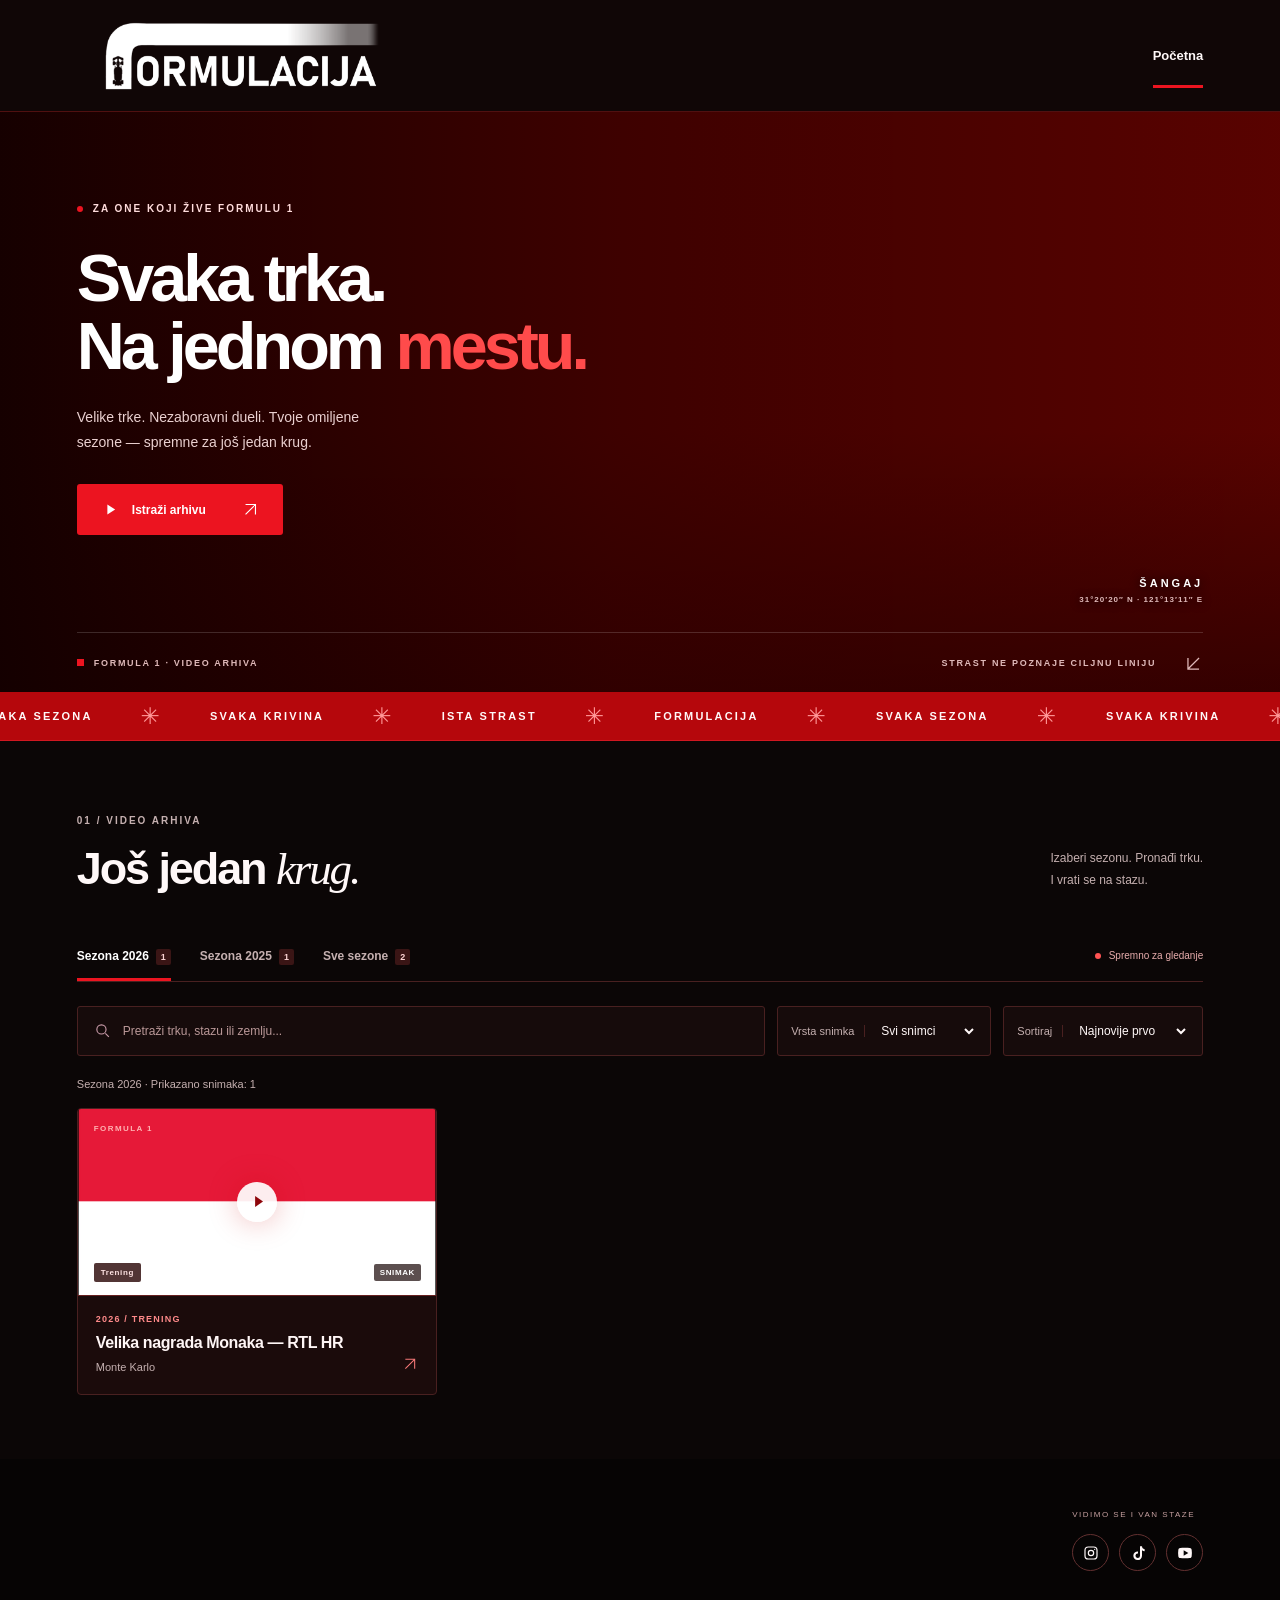
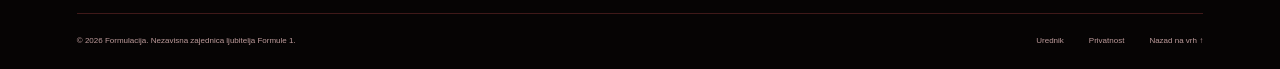
==== commit 23f951ec: "Povezi nasumicne staze i podesi dinamicni natpis u hero sekciji" ====
--- a/public/index.html
+++ b/public/index.html
@@ -8,6 +8,7 @@
   <link rel="icon" href="./assets/favicon.svg" type="image/svg+xml">
   <link rel="stylesheet" href="./styles.css">
   <script type="module" src="./app.js"></script>
+  <script type="module" src="./hero.js"></script>
 </head>
 <body>
   <a class="skip-link" href="#arhiva">Pređi na arhivu</a>
@@ -25,7 +26,7 @@
         <a class="button button-red" href="#arhiva"><svg viewBox="0 0 24 24" aria-hidden="true"><path d="m9 5 11 7-11 7Z" fill="currentColor"/></svg>Istraži arhivu<svg class="arrow-icon" viewBox="0 0 24 24" aria-hidden="true"><path d="M5 19 19 5M5 5h14v14"/></svg></a>
       </div>
       <div class="hero-bottom"><span><span class="small-square"></span> FORMULA 1 · VIDEO ARHIVA</span><span>STRAST NE POZNAJE CILJNU LINIJU <span class="arrow-down"><svg class="arrow-icon" viewBox="0 0 24 24" aria-hidden="true"><path d="M5 19 19 5M5 5h14v14"/></svg></span></span></div>
-      <div class="hero-caption" aria-hidden="true">MONTE CARLO<br><span>43°44′ N &nbsp; 7°25′ E</span></div>
+      <div class="hero-caption" aria-label="Staza na početnoj fotografiji"><strong id="hero-track-name">FORMULA 1</strong><span id="hero-track-coordinates"></span></div>
     </section>
     <div class="ticker" aria-hidden="true"><div>SVAKA SEZONA <span>✳︎</span> SVAKA KRIVINA <span>✳︎</span> ISTA STRAST <span>✳︎</span> FORMULACIJA <span>✳︎</span> SVAKA SEZONA <span>✳︎</span> SVAKA KRIVINA <span>✳︎</span> ISTA STRAST <span>✳︎</span></div></div>
     <section class="archive section-shell" id="arhiva" aria-labelledby="archive-title">
--- a/public/styles.css
+++ b/public/styles.css
@@ -1,26 +1,26 @@
 @import url('./editor.css');
-:root{--paper:#0b0606;--ink:#fff8f8;--muted:#c5b0b0;--red:#ec1420;--line:#492020;--dark:#060404;--radius:3px;color-scheme:dark;font-family:Arial,Helvetica,sans-serif;color:var(--ink);background:var(--paper);font-synthesis:none;scroll-behavior:smooth;scroll-padding-top:26px}*{box-sizing:border-box}body{margin:0}button,input,select{font:inherit}button,a,input,select{touch-action:manipulation}a{color:inherit;text-decoration:none}button{cursor:pointer}button:disabled{cursor:wait;opacity:.6}svg{width:22px;height:22px}button:focus-visible,a:focus-visible,input:focus-visible,select:focus-visible{outline:3px solid var(--red);outline-offset:4px}[hidden]{display:none!important}.skip-link{position:fixed;top:-100px;left:20px;padding:14px;background:white;z-index:100}.skip-link:focus{top:10px}.site-header{height:94px;display:flex;align-items:center;justify-content:space-between;padding:0 6%;background:var(--paper);gap:30px}.brand{display:flex;align-items:center;gap:12px;font-weight:900;font-size:20px;letter-spacing:-.7px}.brand-symbol{font-family:Georgia,serif;font-style:italic;font-weight:bold;font-size:53px;line-height:.7;letter-spacing:-9px;width:43px}.brand-symbol span,.about-mark span{color:var(--red)}.site-header nav{display:flex;align-items:center;gap:32px;font-size:13px;font-weight:600;height:100%}.site-header nav a{height:100%;display:flex;align-items:center;position:relative}.site-header nav a:hover{color:var(--red)}.site-header .nav-active:after{content:'';height:3px;position:absolute;bottom:23px;left:0;right:0;background:var(--red)}.header-cta{font-size:12px;font-weight:700;display:flex;gap:24px;align-items:center}.header-cta span{font-size:23px}.hero{position:relative;min-height:580px;background:#490300;color:white;isolation:isolate;overflow:hidden}.hero-shade{position:absolute;inset:0;background:linear-gradient(90deg,rgba(11,20,15,.88),rgba(11,20,15,.55) 38%,transparent 75%),linear-gradient(0deg,rgba(9,16,12,.66),transparent 25%);z-index:-1}.hero-content{padding:79px 6% 104px}.eyebrow{font-size:10px;letter-spacing:2px;font-weight:700;display:flex;align-items:center;gap:10px;line-height:1.6}.status-dot{display:inline-block;width:6px;height:6px;background:var(--red);border-radius:50%;flex-shrink:0}.hero h1{font-size:clamp(48px,5.2vw,78px);font-weight:800;letter-spacing:-4px;line-height:1.02;margin:28px 0 24px}.hero h1 em{font-style:normal;color:#ff5353}.hero-description{font-size:14px;line-height:1.8;color:#ead0d0;margin-bottom:29px}.button{display:inline-flex;align-items:center;justify-content:center;gap:14px;padding:17px 24px;border:0;border-radius:var(--radius);font-size:12px;font-weight:700;min-height:50px;transition:background .18s,transform .18s}.button:hover{transform:translateY(-2px)}.button-red{background:var(--red);color:white}.button-red:hover{background:#d93925}.button-red>span{margin-left:23px;font-size:22px}.button svg{width:17px;height:17px}.button-dark{background:#ad0912;color:white}.button-outline{background:transparent;border:1px solid var(--line)}.hero-bottom{position:absolute;bottom:0;left:6%;right:6%;height:60px;display:flex;align-items:center;justify-content:space-between;border-top:1px solid #ffffff28;font-size:9px;font-weight:600;letter-spacing:1.7px;color:#dfb9b9}.hero-bottom>span{display:flex;align-items:center;gap:10px}.hero-bottom>span:last-child>span{font-size:20px;margin-left:18px}.small-square{width:7px;height:7px;background:var(--red)}.hero-caption{position:absolute;right:6%;bottom:88px;font-size:11px;letter-spacing:3px;text-align:right;font-weight:700;text-shadow:0 1px 10px #000}.hero-caption span{font-size:8px;color:#dfb9b9;letter-spacing:1px;display:block;margin-top:6px}.ticker{background:#b5070c;border-bottom:1px solid #d11720;overflow:hidden;white-space:nowrap;height:49px;display:flex;align-items:center}.ticker>div{font-size:11px;font-weight:800;letter-spacing:2.2px;display:flex;align-items:center;gap:48px;min-width:max-content;transform:translateX(-20px)}.ticker span{font-size:23px;color:#ff9898}.section-shell{padding-left:6%;padding-right:6%}.archive{padding-top:72px;padding-bottom:64px;min-height:600px}.section-heading{display:flex;align-items:flex-end;justify-content:space-between;margin-bottom:36px}.dark-eyebrow{color:var(--muted)}.section-heading .eyebrow{margin:0 0 15px}.section-heading h2{font-size:45px;letter-spacing:-2.1px;line-height:1.1;margin:0}.section-heading h2 span{font-family:Georgia,serif;font-weight:400;font-style:italic}.section-heading>p{font-size:12px;line-height:1.8;color:var(--muted);margin:0 0 3px}.season-bar{display:flex;justify-content:space-between;align-items:center;border-bottom:1px solid var(--line);gap:15px}.season-tabs{display:flex;gap:29px;overflow:auto}.season-tab{padding:18px 0;border:0;background:transparent;font-size:12px;color:var(--muted);font-weight:600;white-space:nowrap;position:relative}.season-tab[aria-pressed=true]{color:var(--ink)}.season-tab[aria-pressed=true]:after{content:'';position:absolute;bottom:0;left:0;right:0;height:3px;background:var(--red)}.season-tab small{font-size:9px;padding:3px 5px;background:#3a1515;border-radius:2px;margin-left:7px}.archive-note{display:flex;align-items:center;gap:8px;color:var(--muted);font-size:10px;white-space:nowrap}.archive-note .status-dot{background:#ff5353}.filter-bar{display:flex;gap:12px;margin-top:24px}.search-field{display:flex;align-items:center;gap:12px;flex:1;border:1px solid var(--line);padding:0 16px;background:#160b0b;border-radius:var(--radius)}.search-field svg{width:17px;height:17px;fill:none;stroke:#c99ba9;stroke-width:1.6;flex-shrink:0}.search-field input{width:100%;border:0;background:none;padding:17px 0;font-size:11px;min-width:0;color:var(--ink)}.search-field input:focus{outline:none}.search-field:focus-within{outline:2px solid var(--red);outline-offset:2px}.select-field{display:flex;align-items:center;gap:8px;border:1px solid var(--line);padding:0 13px;border-radius:var(--radius);background:#160b0b;font-size:11px}.select-field>span{color:var(--muted);border-right:1px solid var(--line);padding-right:10px}.select-field select{border:0;background:none;padding:15px 17px 15px 4px;font-size:11px;color:var(--ink);cursor:pointer;max-width:100%}.results-bar{display:flex;justify-content:space-between;align-items:center;margin:20px 0 16px;min-height:16px}.results-bar p{font-size:10px;color:var(--muted);margin:0}.text-button{border:0;background:none;font-size:10px;color:var(--ink);padding:0}.text-button span{font-size:16px;margin-left:8px}.race-grid{display:grid;grid-template-columns:repeat(3,minmax(0,1fr));gap:28px 23px}.race-card{border:1px solid var(--line);border-radius:4px;padding:0;text-align:left;background:#1b0b0b;overflow:hidden;transition:transform .2s,box-shadow .2s;display:flex;flex-direction:column;color:var(--ink);min-width:0}.race-card:hover{transform:translateY(-4px);box-shadow:0 10px 24px #0007}.card-art{height:186px;background:var(--art-bg,#ced1bd);position:relative;width:100%;display:block;overflow:hidden;isolation:isolate}.card-category{position:absolute;top:15px;left:16px;font-size:8px;letter-spacing:1.4px;color:var(--art-ink,#40503c);font-weight:700;text-transform:uppercase}.play-circle{position:absolute;left:50%;top:50%;width:40px;height:40px;border-radius:50%;background:#ffffffeb;display:grid;place-items:center;transform:translate(-50%,-50%);box-shadow:0 2px 20px #00000012;transition:background .2s}.play-circle svg{width:19px;height:19px;margin-left:2px;fill:#8e060b}.race-card:hover .play-circle{background:var(--red)}.race-card:hover .play-circle svg{fill:white}.card-art-bottom{display:flex;justify-content:space-between;align-items:center;position:absolute;bottom:13px;left:16px;right:15px;font-size:8px;color:var(--art-ink,#40503c);font-weight:700;letter-spacing:.6px}.card-kind{background:#270303cc;color:#ffe4e4;padding:5px 7px;border-radius:2px}.card-duration{background:#170505b3;color:white;padding:4px 6px;border-radius:2px;font-size:8px}.card-info{padding:18px 18px 21px;position:relative;width:100%;display:flex;flex-direction:column}.card-meta{font-size:8px;text-transform:uppercase;letter-spacing:1.2px;color:var(--red);font-weight:700;margin-bottom:9px}.card-title{font-size:16px;font-weight:700;letter-spacing:-.4px;padding-right:18px;line-height:1.3}.card-location{font-size:10px;color:var(--muted);margin-top:8px}.card-arrow{position:absolute;right:18px;bottom:20px;color:#f57777;font-size:19px}.demo-note{text-align:center;font-size:10px;line-height:1.8;color:var(--muted);margin:28px 0 0}.empty-state,.load-error{text-align:center;padding:60px 10px}.empty-state>span{color:var(--red);font-size:40px}.empty-state h3,.load-error h3{font-size:23px;letter-spacing:-.8px}.empty-state p,.load-error p{font-size:13px;color:var(--muted)}.about-band{background:linear-gradient(115deg,#750606,#3b0303 65%,#220505);display:flex;align-items:center;gap:45px;padding-top:43px;padding-bottom:43px;border-top:1px solid #a91616;border-bottom:1px solid #661313}.about-mark{font-size:130px;font-family:Georgia,serif;line-height:.75;font-style:italic;font-weight:bold;letter-spacing:-25px;margin-top:-20px;width:130px;flex-shrink:0}.about-band .eyebrow{font-size:8px;letter-spacing:1.5px;margin-bottom:10px;color:#f2a3a3}.about-band h2{font-size:28px;letter-spacing:-1px;margin:0 0 13px}.about-band h2 em{font-family:Georgia,serif;font-weight:400}.about-band p:not(.eyebrow){font-size:11px;line-height:1.8;color:#e9bbbb;margin:0}.about-link{margin-left:auto;font-size:11px;font-weight:700;white-space:nowrap;display:flex;align-items:center;gap:30px;border-bottom:1px solid #a23d3d;padding-bottom:13px}.about-link span{font-size:20px}.site-footer{background:var(--dark);color:#fff8f8;padding-top:44px;padding-bottom:20px}.footer-main{display:flex;justify-content:space-between;align-items:center;margin-bottom:42px}.site-footer .brand{font-size:18px}.site-footer .brand-symbol{font-size:48px}.footer-main p{font-size:10px;color:#c6a0a0;margin:17px 0 0}.footer-social>span{font-size:8px;letter-spacing:1.5px;color:#c6a0a0}.social-links{display:flex;gap:10px;margin-top:13px;justify-content:flex-end}.social-link{width:37px;height:37px;border:1px solid #623030;display:grid;place-items:center;border-radius:50%;transition:border-color .2s,background .2s}.social-link:hover{border-color:var(--red);background:var(--red)}.social-link svg{width:16px;height:16px;fill:currentColor}.footer-bottom{border-top:1px solid #3f1919;display:flex;justify-content:space-between;gap:20px;padding-top:20px;color:#be9b9b;font-size:8px;line-height:1.8}.footer-bottom>div{display:flex;gap:25px}.footer-bottom a:hover{color:white}dialog{border:0;border-radius:5px;padding:28px;max-width:calc(100vw - 30px);box-shadow:0 30px 120px #0005}dialog::backdrop{background:#100000ec;backdrop-filter:blur(5px)}body:has(dialog[open]){overflow:hidden}.player-dialog{width:920px;background:var(--dark);color:white}.dialog-top{display:flex;align-items:center;justify-content:space-between}.dialog-top .eyebrow{font-size:9px;color:#d6aaaa}.icon-button{width:38px;height:38px;display:grid;place-items:center;border:1px solid #ffffff40;border-radius:50%;background:none;color:inherit;font-size:26px;line-height:1}.player-dialog h2{font-size:27px;letter-spacing:-.8px;margin:10px 0 23px}.player-body{aspect-ratio:16/9;background:#0c0303;display:grid;place-items:center}.player-body iframe,.player-body video{width:100%;height:100%;border:0}.video-unavailable{text-align:center;padding:28px;color:#d8b5b5;max-width:490px}.video-unavailable>span{font-size:40px;color:var(--red)}.video-unavailable h3{color:white;font-size:24px}.video-unavailable p{font-size:13px;line-height:1.8}.player-note{text-align:center;font-size:10px;color:#b89191;margin:18px 0 0}.info-dialog{width:520px;background:var(--paper);padding:36px}.info-dialog .close-dialog{float:right;border-color:var(--line)}.info-dialog h2{font-size:30px;letter-spacing:-1px}.info-dialog p:not(.eyebrow){font-size:13px;line-height:1.9;color:var(--muted)}.noscript{padding:30px;text-align:center;background:#4a0c0c}
+:root{--paper:#0b0606;--ink:#fff8f8;--muted:#c5b0b0;--red:#ec1420;--line:#492020;--dark:#060404;--radius:3px;color-scheme:dark;font-family:Arial,Helvetica,sans-serif;color:var(--ink);background:var(--paper);font-synthesis:none;scroll-behavior:smooth;scroll-padding-top:26px}*{box-sizing:border-box}body{margin:0}button,input,select{font:inherit}button,a,input,select{touch-action:manipulation}a{color:inherit;text-decoration:none}button{cursor:pointer}button:disabled{cursor:wait;opacity:.6}svg{width:22px;height:22px}button:focus-visible,a:focus-visible,input:focus-visible,select:focus-visible{outline:3px solid var(--red);outline-offset:4px}[hidden]{display:none!important}.skip-link{position:fixed;top:-100px;left:20px;padding:14px;background:white;z-index:100}.skip-link:focus{top:10px}.site-header{height:94px;display:flex;align-items:center;justify-content:space-between;padding:0 6%;background:var(--paper);gap:30px}.brand{display:flex;align-items:center;gap:12px;font-weight:900;font-size:20px;letter-spacing:-.7px}.brand-symbol{font-family:Georgia,serif;font-style:italic;font-weight:bold;font-size:53px;line-height:.7;letter-spacing:-9px;width:43px}.brand-symbol span{color:var(--red)}.site-header nav{display:flex;align-items:center;gap:32px;font-size:13px;font-weight:600;height:100%}.site-header nav a{height:100%;display:flex;align-items:center;position:relative}.site-header nav a:hover{color:var(--red)}.site-header .nav-active:after{content:'';height:3px;position:absolute;bottom:23px;left:0;right:0;background:var(--red)}.header-cta{font-size:12px;font-weight:700;display:flex;gap:24px;align-items:center}.header-cta span{font-size:23px}.hero{position:relative;min-height:580px;background:#490300;color:white;isolation:isolate;overflow:hidden}.hero-shade{position:absolute;inset:0;background:linear-gradient(90deg,rgba(11,20,15,.88),rgba(11,20,15,.55) 38%,transparent 75%),linear-gradient(0deg,rgba(9,16,12,.66),transparent 25%);z-index:-1}.hero-content{padding:79px 6% 104px}.eyebrow{font-size:10px;letter-spacing:2px;font-weight:700;display:flex;align-items:center;gap:10px;line-height:1.6}.status-dot{display:inline-block;width:6px;height:6px;background:var(--red);border-radius:50%;flex-shrink:0}.hero h1{font-size:clamp(48px,5.2vw,78px);font-weight:800;letter-spacing:-4px;line-height:1.02;margin:28px 0 24px}.hero h1 em{font-style:normal;color:#ff5353}.hero-description{font-size:14px;line-height:1.8;color:#ead0d0;margin-bottom:29px}.button{display:inline-flex;align-items:center;justify-content:center;gap:14px;padding:17px 24px;border:0;border-radius:var(--radius);font-size:12px;font-weight:700;min-height:50px;transition:background .18s,transform .18s}.button:hover{transform:translateY(-2px)}.button-red{background:var(--red);color:white}.button-red:hover{background:#d93925}.button-red>span{margin-left:23px;font-size:22px}.button svg{width:17px;height:17px}.button-dark{background:#ad0912;color:white}.button-outline{background:transparent;border:1px solid var(--line)}.hero-bottom{position:absolute;bottom:0;left:6%;right:6%;height:60px;display:flex;align-items:center;justify-content:space-between;border-top:1px solid #ffffff28;font-size:9px;font-weight:600;letter-spacing:1.7px;color:#dfb9b9}.hero-bottom>span{display:flex;align-items:center;gap:10px}.hero-bottom>span:last-child>span{font-size:20px;margin-left:18px}.small-square{width:7px;height:7px;background:var(--red)}.hero-caption{position:absolute;right:6%;bottom:88px;font-size:11px;letter-spacing:3px;text-align:right;font-weight:700;text-shadow:0 1px 10px #000}.hero-caption span{font-size:8px;color:#dfb9b9;letter-spacing:1px;display:block;margin-top:6px}.ticker{background:#b5070c;border-bottom:1px solid #d11720;overflow:hidden;white-space:nowrap;height:49px;display:flex;align-items:center}.ticker>div{font-size:11px;font-weight:800;letter-spacing:2.2px;display:flex;align-items:center;gap:48px;min-width:max-content;transform:translateX(-20px)}.ticker span{font-size:23px;color:#ff9898}.section-shell{padding-left:6%;padding-right:6%}.archive{padding-top:72px;padding-bottom:64px;min-height:600px}.section-heading{display:flex;align-items:flex-end;justify-content:space-between;margin-bottom:36px}.dark-eyebrow{color:var(--muted)}.section-heading .eyebrow{margin:0 0 15px}.section-heading h2{font-size:45px;letter-spacing:-2.1px;line-height:1.1;margin:0}.section-heading h2 span{font-family:Georgia,serif;font-weight:400;font-style:italic}.section-heading>p{font-size:12px;line-height:1.8;color:var(--muted);margin:0 0 3px}.season-bar{display:flex;justify-content:space-between;align-items:center;border-bottom:1px solid var(--line);gap:15px}.season-tabs{display:flex;gap:29px;overflow:auto}.season-tab{padding:18px 0;border:0;background:transparent;font-size:12px;color:var(--muted);font-weight:600;white-space:nowrap;position:relative}.season-tab[aria-pressed=true]{color:var(--ink)}.season-tab[aria-pressed=true]:after{content:'';position:absolute;bottom:0;left:0;right:0;height:3px;background:var(--red)}.season-tab small{font-size:9px;padding:3px 5px;background:#3a1515;border-radius:2px;margin-left:7px}.archive-note{display:flex;align-items:center;gap:8px;color:var(--muted);font-size:10px;white-space:nowrap}.archive-note .status-dot{background:#ff5353}.filter-bar{display:flex;gap:12px;margin-top:24px}.search-field{display:flex;align-items:center;gap:12px;flex:1;border:1px solid var(--line);padding:0 16px;background:#160b0b;border-radius:var(--radius)}.search-field svg{width:17px;height:17px;fill:none;stroke:#c99ba9;stroke-width:1.6;flex-shrink:0}.search-field input{width:100%;border:0;background:none;padding:17px 0;font-size:11px;min-width:0;color:var(--ink)}.search-field input:focus{outline:none}.search-field:focus-within{outline:2px solid var(--red);outline-offset:2px}.select-field{display:flex;align-items:center;gap:8px;border:1px solid var(--line);padding:0 13px;border-radius:var(--radius);background:#160b0b;font-size:11px}.select-field>span{color:var(--muted);border-right:1px solid var(--line);padding-right:10px}.select-field select{border:0;background:none;padding:15px 17px 15px 4px;font-size:11px;color:var(--ink);cursor:pointer;max-width:100%}.results-bar{display:flex;justify-content:space-between;align-items:center;margin:20px 0 16px;min-height:16px}.results-bar p{font-size:10px;color:var(--muted);margin:0}.text-button{border:0;background:none;font-size:10px;color:var(--ink);padding:0}.text-button span{font-size:16px;margin-left:8px}.race-grid{display:grid;grid-template-columns:repeat(3,minmax(0,1fr));gap:28px 23px}.race-card{border:1px solid var(--line);border-radius:4px;padding:0;text-align:left;background:#1b0b0b;overflow:hidden;transition:transform .2s,box-shadow .2s;display:flex;flex-direction:column;color:var(--ink);min-width:0}.race-card:hover{transform:translateY(-4px);box-shadow:0 10px 24px #0007}.card-art{height:186px;background:var(--art-bg,#ced1bd);position:relative;width:100%;display:block;overflow:hidden;isolation:isolate}.card-category{position:absolute;top:15px;left:16px;font-size:8px;letter-spacing:1.4px;color:var(--art-ink,#40503c);font-weight:700;text-transform:uppercase}.play-circle{position:absolute;left:50%;top:50%;width:40px;height:40px;border-radius:50%;background:#ffffffeb;display:grid;place-items:center;transform:translate(-50%,-50%);box-shadow:0 2px 20px #00000012;transition:background .2s}.play-circle svg{width:19px;height:19px;margin-left:2px;fill:#8e060b}.race-card:hover .play-circle{background:var(--red)}.race-card:hover .play-circle svg{fill:white}.card-art-bottom{display:flex;justify-content:space-between;align-items:center;position:absolute;bottom:13px;left:16px;right:15px;font-size:8px;color:var(--art-ink,#40503c);font-weight:700;letter-spacing:.6px}.card-kind{background:#270303cc;color:#ffe4e4;padding:5px 7px;border-radius:2px}.card-duration{background:#170505b3;color:white;padding:4px 6px;border-radius:2px;font-size:8px}.card-info{padding:18px 18px 21px;position:relative;width:100%;display:flex;flex-direction:column}.card-meta{font-size:8px;text-transform:uppercase;letter-spacing:1.2px;color:var(--red);font-weight:700;margin-bottom:9px}.card-title{font-size:16px;font-weight:700;letter-spacing:-.4px;padding-right:18px;line-height:1.3}.card-location{font-size:10px;color:var(--muted);margin-top:8px}.card-arrow{position:absolute;right:18px;bottom:20px;color:#f57777;font-size:19px}.demo-note{text-align:center;font-size:10px;line-height:1.8;color:var(--muted);margin:28px 0 0}.empty-state,.load-error{text-align:center;padding:60px 10px}.empty-state>span{color:var(--red);font-size:40px}.empty-state h3,.load-error h3{font-size:23px;letter-spacing:-.8px}.empty-state p,.load-error p{font-size:13px;color:var(--muted)}.site-footer{background:var(--dark);color:#fff8f8;padding-top:44px;padding-bottom:20px}.footer-main{display:flex;justify-content:space-between;align-items:center;margin-bottom:42px}.site-footer .brand{font-size:18px}.site-footer .brand-symbol{font-size:48px}.footer-main p{font-size:10px;color:#c6a0a0;margin:17px 0 0}.footer-social>span{font-size:8px;letter-spacing:1.5px;color:#c6a0a0}.social-links{display:flex;gap:10px;margin-top:13px;justify-content:flex-end}.social-link{width:37px;height:37px;border:1px solid #623030;display:grid;place-items:center;border-radius:50%;transition:border-color .2s,background .2s}.social-link:hover{border-color:var(--red);background:var(--red)}.social-link svg{width:16px;height:16px;fill:currentColor}.footer-bottom{border-top:1px solid #3f1919;display:flex;justify-content:space-between;gap:20px;padding-top:20px;color:#be9b9b;font-size:8px;line-height:1.8}.footer-bottom>div{display:flex;gap:25px}.footer-bottom a:hover{color:white}dialog{border:0;border-radius:5px;padding:28px;max-width:calc(100vw - 30px);box-shadow:0 30px 120px #0005}dialog::backdrop{background:#100000ec;backdrop-filter:blur(5px)}body:has(dialog[open]){overflow:hidden}.player-dialog{width:920px;background:var(--dark);color:white}.dialog-top{display:flex;align-items:center;justify-content:space-between}.dialog-top .eyebrow{font-size:9px;color:#d6aaaa}.icon-button{width:38px;height:38px;display:grid;place-items:center;border:1px solid #ffffff40;border-radius:50%;background:none;color:inherit;font-size:26px;line-height:1}.player-dialog h2{font-size:27px;letter-spacing:-.8px;margin:10px 0 23px}.player-body{aspect-ratio:16/9;background:#0c0303;display:grid;place-items:center}.player-body iframe,.player-body video{width:100%;height:100%;border:0}.video-unavailable{text-align:center;padding:28px;color:#d8b5b5;max-width:490px}.video-unavailable>span{font-size:40px;color:var(--red)}.video-unavailable h3{color:white;font-size:24px}.video-unavailable p{font-size:13px;line-height:1.8}.player-note{text-align:center;font-size:10px;color:#b89191;margin:18px 0 0}.info-dialog{width:520px;background:var(--paper);padding:36px}.info-dialog .close-dialog{float:right;border-color:var(--line)}.info-dialog h2{font-size:30px;letter-spacing:-1px}.info-dialog p:not(.eyebrow){font-size:13px;line-height:1.9;color:var(--muted)}.noscript{padding:30px;text-align:center;background:#4a0c0c}
 @media(min-width:1600px){.section-shell,.site-header{padding-left:max(6%,calc((100vw - 1400px)/2));padding-right:max(6%,calc((100vw - 1400px)/2))}.hero-content{padding-left:max(6%,calc((100vw - 1400px)/2))}.hero{min-height:650px}.hero-content{padding-top:110px}.card-art{height:220px}}
-@media(max-width:1000px){.site-header{padding:0 5%;height:80px}.site-header nav{gap:22px}.header-cta{display:none}.hero-content{padding-left:5%}.hero{min-height:550px}.hero h1{font-size:64px}.hero-shade{background:linear-gradient(90deg,#101b15ee,#101b1580 65%,#101b1522)}.section-shell{padding-left:5%;padding-right:5%}.select-field>span{display:none}.season-tabs{gap:22px}.card-art{height:160px}.card-title{font-size:14px}.about-band{gap:28px}.about-mark{font-size:100px;width:100px}.about-link{gap:12px}}
-@media(max-width:700px){.site-header{height:76px;gap:12px}.brand{font-size:15px;gap:8px;letter-spacing:-.5px}.brand-symbol{font-size:43px;width:35px}.site-header nav{gap:18px;font-size:10px}.site-header nav a:first-child{display:none}.site-header .nav-active:after{bottom:18px}.hero{min-height:570px;background-position:62% 50%}.hero-shade{background:linear-gradient(90deg,#0b160fe8,#0b160f75),linear-gradient(0deg,#0b160f99,transparent 60%)}.hero-content{padding:70px 6% 110px}.hero h1{font-size:55px;letter-spacing:-2.7px;margin-top:27px}.eyebrow{font-size:8px;letter-spacing:1.5px}.hero-description{font-size:12px;max-width:300px;line-height:1.9}.desktop-break{display:none}.hero-bottom{left:6%;right:6%;font-size:8px;letter-spacing:1px}.hero-bottom>span:last-child{display:none}.hero-caption{right:6%;bottom:89px;font-size:8px}.hero-caption span{font-size:6px}.button{padding:15px 20px}.ticker{height:42px}.ticker>div{font-size:9px;gap:28px}.ticker span{font-size:20px}.archive{padding-top:45px;padding-bottom:42px}.section-heading{align-items:flex-start;gap:15px;margin-bottom:25px}.section-heading h2{font-size:37px;letter-spacing:-1.7px}.section-heading .eyebrow{font-size:8px;letter-spacing:1.5px;margin-bottom:12px}.section-heading>p{font-size:10px;margin-top:29px;max-width:135px}.season-bar{display:block}.archive-note{display:none}.season-tabs{gap:24px}.season-tab{font-size:10px;padding:17px 0}.season-tab small{font-size:8px;margin-left:4px;padding:2px 4px}.filter-bar{flex-wrap:wrap;gap:10px;margin-top:20px}.search-field{flex-basis:100%}.search-field input{padding:15px 0}.select-field{flex:1;justify-content:space-between;min-width:0}.select-field>span{display:block;font-size:9px;padding-right:7px}.select-field select{font-size:10px;padding:12px 0;min-width:0}.sort-field>span{display:none}.sort-field{flex:0 1 41%}.race-grid{grid-template-columns:repeat(2,minmax(0,1fr));gap:17px 12px}.card-art{height:143px}.card-category{font-size:6px;letter-spacing:1px;left:11px;top:12px}.play-circle{width:32px;height:32px}.play-circle svg{width:15px;height:15px}.card-art-bottom{left:10px;right:10px;bottom:10px;font-size:6px;gap:3px}.card-kind{padding:4px 5px}.card-duration{font-size:6px;letter-spacing:0;padding:4px}.card-info{padding:14px 11px 16px}.card-meta{font-size:6px;letter-spacing:.8px;margin-bottom:7px}.card-title{font-size:13px;line-height:1.4;padding:0}.card-location{font-size:8px;padding-right:12px;line-height:1.5;margin-top:7px}.card-arrow{right:10px;bottom:12px;font-size:15px}.demo-note{font-size:9px;margin-top:23px}.about-band{padding-top:31px;padding-bottom:32px;gap:20px;flex-wrap:wrap}.about-mark{font-size:88px;letter-spacing:-20px;width:74px}.about-band>div:nth-child(2){flex:1}.about-band h2{font-size:24px;line-height:1.2;max-width:240px}.about-band p:not(.eyebrow){font-size:10px}.about-band p br{display:none}.about-link{margin-left:94px;padding-bottom:9px;font-size:10px;gap:28px}.site-footer{padding-top:35px}.footer-main{gap:24px;margin-bottom:29px;align-items:flex-start}.site-footer .brand{font-size:14px}.site-footer .brand-symbol{font-size:41px;width:32px}.footer-main p{font-size:9px;line-height:1.8;max-width:150px}.footer-social>span{font-size:6px;letter-spacing:1px}.social-links{gap:7px}.social-link{width:31px;height:31px}.social-link svg{width:14px;height:14px}.footer-bottom{flex-direction:column;font-size:7px;gap:14px}.footer-bottom>div{justify-content:space-between;gap:12px}.player-dialog{padding:18px}.player-dialog h2{font-size:21px}.player-body{min-height:210px}.video-unavailable{padding:20px}.video-unavailable h3{font-size:20px}.video-unavailable p{font-size:11px}.dialog-top .eyebrow{font-size:7px;letter-spacing:1px}.info-dialog{padding:25px}.info-dialog p:not(.eyebrow){font-size:12px}}
+@media(max-width:1000px){.site-header{padding:0 5%;height:80px}.site-header nav{gap:22px}.header-cta{display:none}.hero-content{padding-left:5%}.hero{min-height:550px}.hero h1{font-size:64px}.hero-shade{background:linear-gradient(90deg,#101b15ee,#101b1580 65%,#101b1522)}.section-shell{padding-left:5%;padding-right:5%}.select-field>span{display:none}.season-tabs{gap:22px}.card-art{height:160px}.card-title{font-size:14px}}
+@media(max-width:700px){.site-header{height:76px;gap:12px}.brand{font-size:15px;gap:8px;letter-spacing:-.5px}.brand-symbol{font-size:43px;width:35px}.site-header nav{gap:18px;font-size:10px}.site-header nav a:first-child{display:none}.site-header .nav-active:after{bottom:18px}.hero{min-height:570px;background-position:62% 50%}.hero-shade{background:linear-gradient(90deg,#0b160fe8,#0b160f75),linear-gradient(0deg,#0b160f99,transparent 60%)}.hero-content{padding:70px 6% 110px}.hero h1{font-size:55px;letter-spacing:-2.7px;margin-top:27px}.eyebrow{font-size:8px;letter-spacing:1.5px}.hero-description{font-size:12px;max-width:300px;line-height:1.9}.desktop-break{display:none}.hero-bottom{left:6%;right:6%;font-size:8px;letter-spacing:1px}.hero-bottom>span:last-child{display:none}.hero-caption{right:6%;bottom:89px;font-size:8px}.hero-caption span{font-size:6px}.button{padding:15px 20px}.ticker{height:42px}.ticker>div{font-size:9px;gap:28px}.ticker span{font-size:20px}.archive{padding-top:45px;padding-bottom:42px}.section-heading{align-items:flex-start;gap:15px;margin-bottom:25px}.section-heading h2{font-size:37px;letter-spacing:-1.7px}.section-heading .eyebrow{font-size:8px;letter-spacing:1.5px;margin-bottom:12px}.section-heading>p{font-size:10px;margin-top:29px;max-width:135px}.season-bar{display:block}.archive-note{display:none}.season-tabs{gap:24px}.season-tab{font-size:10px;padding:17px 0}.season-tab small{font-size:8px;margin-left:4px;padding:2px 4px}.filter-bar{flex-wrap:wrap;gap:10px;margin-top:20px}.search-field{flex-basis:100%}.search-field input{padding:15px 0}.select-field{flex:1;justify-content:space-between;min-width:0}.select-field>span{display:block;font-size:9px;padding-right:7px}.select-field select{font-size:10px;padding:12px 0;min-width:0}.sort-field>span{display:none}.sort-field{flex:0 1 41%}.race-grid{grid-template-columns:repeat(2,minmax(0,1fr));gap:17px 12px}.card-art{height:143px}.card-category{font-size:6px;letter-spacing:1px;left:11px;top:12px}.play-circle{width:32px;height:32px}.play-circle svg{width:15px;height:15px}.card-art-bottom{left:10px;right:10px;bottom:10px;font-size:6px;gap:3px}.card-kind{padding:4px 5px}.card-duration{font-size:6px;letter-spacing:0;padding:4px}.card-info{padding:14px 11px 16px}.card-meta{font-size:6px;letter-spacing:.8px;margin-bottom:7px}.card-title{font-size:13px;line-height:1.4;padding:0}.card-location{font-size:8px;padding-right:12px;line-height:1.5;margin-top:7px}.card-arrow{right:10px;bottom:12px;font-size:15px}.demo-note{font-size:9px;margin-top:23px}.site-footer{padding-top:35px}.footer-main{gap:24px;margin-bottom:29px;align-items:flex-start}.site-footer .brand{font-size:14px}.site-footer .brand-symbol{font-size:41px;width:32px}.footer-main p{font-size:9px;line-height:1.8;max-width:150px}.footer-social>span{font-size:6px;letter-spacing:1px}.social-links{gap:7px}.social-link{width:31px;height:31px}.social-link svg{width:14px;height:14px}.footer-bottom{flex-direction:column;font-size:7px;gap:14px}.footer-bottom>div{justify-content:space-between;gap:12px}.player-dialog{padding:18px}.player-dialog h2{font-size:21px}.player-body{min-height:210px}.video-unavailable{padding:20px}.video-unavailable h3{font-size:20px}.video-unavailable p{font-size:11px}.dialog-top .eyebrow{font-size:7px;letter-spacing:1px}.info-dialog{padding:25px}.info-dialog p:not(.eyebrow){font-size:12px}}
 @media(prefers-reduced-motion:reduce){:root{scroll-behavior:auto}*,*:before,*:after{transition:none!important}}
-.arrow-icon{display:inline-block;width:19px;height:19px;fill:none;stroke:currentColor;stroke-width:1.6;vertical-align:middle;flex-shrink:0}.button .arrow-icon{margin-left:22px;width:17px;height:17px}.header-cta .arrow-icon{width:18px;height:18px}.card-arrow .arrow-icon{width:16px;height:16px}.about-link .arrow-icon{width:18px;height:18px}.arrow-down .arrow-icon{transform:rotate(180deg)}.ticker span{font-family:'DejaVu Sans',sans-serif;font-variant-emoji:text}.skip-link:not(:focus-visible){clip-path:inset(50%);height:1px;width:1px;overflow:hidden;padding:0;top:-100px}.skip-link:focus-visible{top:10px}
+.arrow-icon{display:inline-block;width:19px;height:19px;fill:none;stroke:currentColor;stroke-width:1.6;vertical-align:middle;flex-shrink:0}.button .arrow-icon{margin-left:22px;width:17px;height:17px}.header-cta .arrow-icon{width:18px;height:18px}.card-arrow .arrow-icon{width:16px;height:16px}.arrow-down .arrow-icon{transform:rotate(180deg)}.ticker span{font-family:'DejaVu Sans',sans-serif;font-variant-emoji:text}.skip-link:not(:focus-visible){clip-path:inset(50%);height:1px;width:1px;overflow:hidden;padding:0;top:-100px}.skip-link:focus-visible{top:10px}
 
 /* Formulacija palette: deep red, black and white, from the supplied profile reference. */
 .hero::before{content:'';position:absolute;inset:0;background:url('./assets/hero.png') 50% 56%/cover;filter:grayscale(1) contrast(1.14);mix-blend-mode:luminosity;opacity:.65;z-index:-2}
 .hero-shade{background:linear-gradient(90deg,#140000f5,#390000b5 48%,#94000035),linear-gradient(0deg,#190000ee,transparent 45%)}
 .hero h1 em{color:#ff4b4b}.hero .eyebrow{color:#ffdcdc}.site-header{border-bottom:1px solid #501010;background:#100606}
-.brand{font-style:italic;letter-spacing:-.9px;font-weight:900}.brand-symbol{display:none}.about-mark{color:#fff0f0;font-family:Arial,Helvetica,sans-serif;font-style:normal;font-size:105px;letter-spacing:-10px;font-weight:900;line-height:1;width:115px;margin:0}.about-mark span{color:#ff5353}
+.brand{font-style:italic;letter-spacing:-.9px;font-weight:900}.brand-symbol{display:none}
 .season-tab[aria-pressed=true]{color:white}.season-tab small{color:#fbd3d3}.card-meta{color:#ff8a8a}.card-art{background:linear-gradient(135deg,var(--art-bg),#210303)}.card-category,.card-art-bottom{color:#ffb2b2}.card-title{color:#fff6f6}.card-info{border-top:1px solid #672020}.race-card:hover{border-color:#d92c2c}.play-circle{box-shadow:0 0 30px #c6000045}.button-red:hover{background:#c91818}.skip-link{background:#6b0b0b;color:white}
 .search-field input::placeholder{color:#ba9898}.search-field input,.select-field select{font-size:12px}.archive-note{color:#e8adad}.results-bar p{font-size:11px}.card-location{font-size:11px}.card-meta{font-size:9px}.demo-note{font-size:11px}
 @media(max-width:1000px){.hero-shade{background:linear-gradient(90deg,#190000ee,#5500009c 65%,#3b00004a)}}
-@media(max-width:700px){.hero::before{background-position:62% 50%}.hero-shade{background:linear-gradient(90deg,#170000e8,#63000080),linear-gradient(0deg,#1b0000ee,transparent 70%)}.brand{font-size:15px}.about-mark{font-size:75px;width:74px;letter-spacing:-8px}.card-category{font-size:8px}.card-meta{font-size:8px;letter-spacing:.5px}.card-location{font-size:10px}.card-art-bottom{font-size:8px}.card-duration{font-size:7px}.demo-note{font-size:11px}.season-tab{font-size:11px}.site-header nav{font-size:11px;gap:15px}}
+@media(max-width:700px){.hero::before{background-position:62% 50%}.hero-shade{background:linear-gradient(90deg,#170000e8,#63000080),linear-gradient(0deg,#1b0000ee,transparent 70%)}.brand{font-size:15px}.card-category{font-size:8px}.card-meta{font-size:8px;letter-spacing:.5px}.card-location{font-size:10px}.card-art-bottom{font-size:8px}.card-duration{font-size:7px}.demo-note{font-size:11px}.season-tab{font-size:11px}.site-header nav{font-size:11px;gap:15px}}
 .brand-logo{display:block;width:248px;height:82px;object-fit:contain;filter:brightness(0) invert(1)}.site-footer .brand-logo{width:225px;height:75px}
 @media(max-width:1000px){.brand-logo{width:220px;height:73px}}
 @media(max-width:700px){.brand-logo{width:155px;height:52px}.site-footer .brand-logo{width:155px;height:52px}.site-header nav{font-size:10px;gap:13px}}
 
-.about-logo{display:block;width:190px;height:80px;object-fit:contain;filter:brightness(0) invert(1)}.about-mark:has(.about-logo){width:190px;letter-spacing:0}
-@media(max-width:700px){.about-logo{width:90px;height:52px}.about-mark:has(.about-logo){width:90px}.about-link{margin-left:110px}}
+
+@media(max-width:700px){}
 
 /* Slike trka: zastava prekriva celo polje kartice, bez crteza staza. */
 .card-art { background: #310b0b; }
@@ -28,3 +28,23 @@
 
 /* Podnozje bez duplog logotipa: drustvene mreze ostaju desno. */
 .site-footer .footer-main { justify-content: flex-end; }
+
+/* Logo u zaglavlju: originalni PNG je kvadratan sa velikim marginama.
+   Cover odseca prazne ivice umesto da dodatno smanjuje natpis. */
+.site-header { min-height: 112px; }
+.site-header .brand-logo {
+  width: 330px;
+  height: 108px;
+  object-fit: cover;
+  object-position: center;
+}
+@media (max-width: 1000px) {
+  .site-header { min-height: 96px; }
+  .site-header .brand-logo { width: 278px; height: 92px; }
+}
+@media (max-width: 700px) {
+  .site-header { min-height: 82px; }
+  .site-header .brand-logo { width: clamp(165px, 60vw, 216px); height: 72px; }
+  .site-header nav a:first-child { display: flex; }
+  .site-header nav { margin-left: auto; }
+}
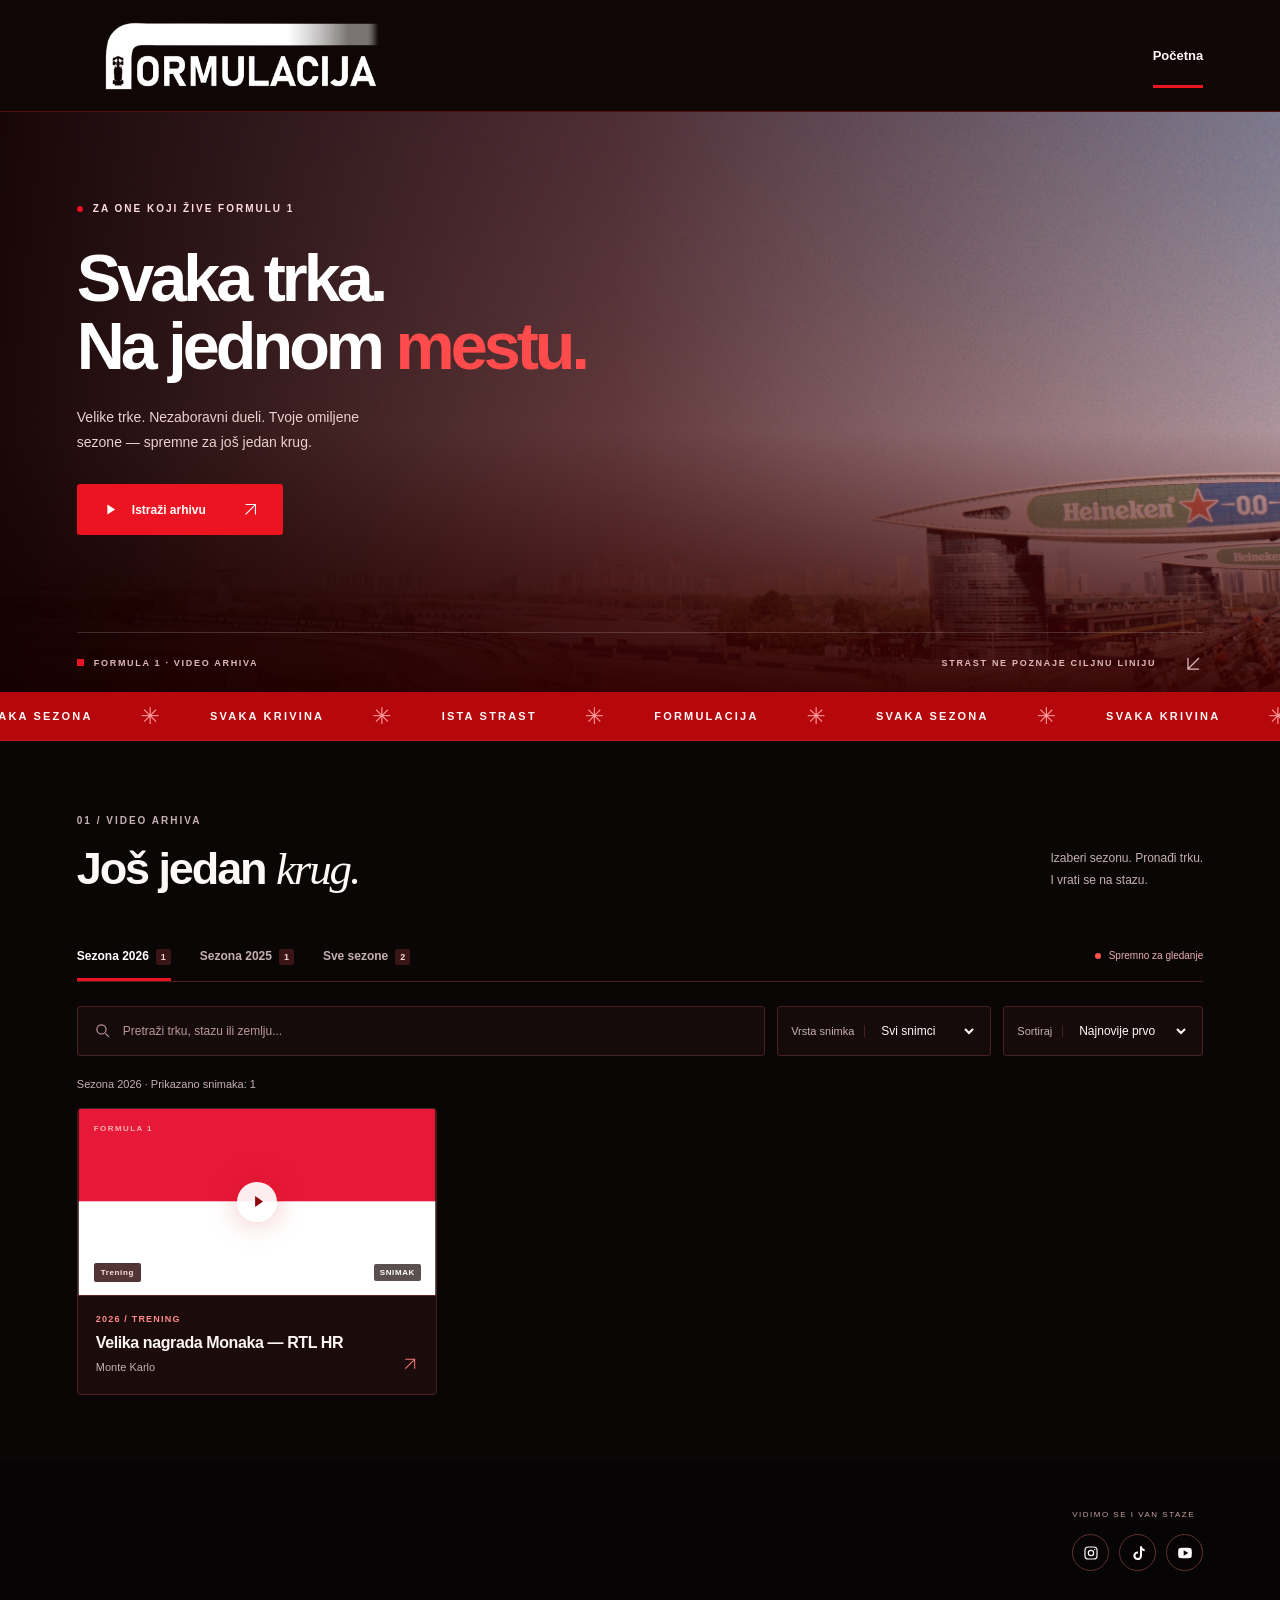
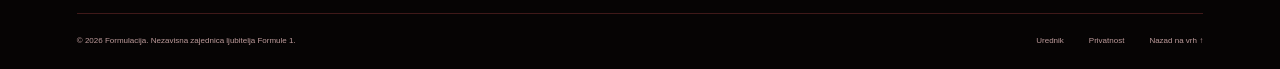
==== commit bacdc0da: "Sakrij genericki naziv staze dok se prava fotografija ne ucita" ====
--- a/public/index.html
+++ b/public/index.html
@@ -26,7 +26,7 @@
         <a class="button button-red" href="#arhiva"><svg viewBox="0 0 24 24" aria-hidden="true"><path d="m9 5 11 7-11 7Z" fill="currentColor"/></svg>Istraži arhivu<svg class="arrow-icon" viewBox="0 0 24 24" aria-hidden="true"><path d="M5 19 19 5M5 5h14v14"/></svg></a>
       </div>
       <div class="hero-bottom"><span><span class="small-square"></span> FORMULA 1 · VIDEO ARHIVA</span><span>STRAST NE POZNAJE CILJNU LINIJU <span class="arrow-down"><svg class="arrow-icon" viewBox="0 0 24 24" aria-hidden="true"><path d="M5 19 19 5M5 5h14v14"/></svg></span></span></div>
-      <div class="hero-caption" aria-label="Staza na početnoj fotografiji"><strong id="hero-track-name">FORMULA 1</strong><span id="hero-track-coordinates"></span></div>
+      <div class="hero-caption" aria-label="Staza na početnoj fotografiji" hidden><strong id="hero-track-name"></strong><span id="hero-track-coordinates"></span></div>
     </section>
     <div class="ticker" aria-hidden="true"><div>SVAKA SEZONA <span>✳︎</span> SVAKA KRIVINA <span>✳︎</span> ISTA STRAST <span>✳︎</span> FORMULACIJA <span>✳︎</span> SVAKA SEZONA <span>✳︎</span> SVAKA KRIVINA <span>✳︎</span> ISTA STRAST <span>✳︎</span></div></div>
     <section class="archive section-shell" id="arhiva" aria-labelledby="archive-title">
--- a/public/styles.css
+++ b/public/styles.css
@@ -7,7 +7,7 @@
 .arrow-icon{display:inline-block;width:19px;height:19px;fill:none;stroke:currentColor;stroke-width:1.6;vertical-align:middle;flex-shrink:0}.button .arrow-icon{margin-left:22px;width:17px;height:17px}.header-cta .arrow-icon{width:18px;height:18px}.card-arrow .arrow-icon{width:16px;height:16px}.arrow-down .arrow-icon{transform:rotate(180deg)}.ticker span{font-family:'DejaVu Sans',sans-serif;font-variant-emoji:text}.skip-link:not(:focus-visible){clip-path:inset(50%);height:1px;width:1px;overflow:hidden;padding:0;top:-100px}.skip-link:focus-visible{top:10px}
 
 /* Formulacija palette: deep red, black and white, from the supplied profile reference. */
-.hero::before{content:'';position:absolute;inset:0;background:url('./assets/hero.png') 50% 56%/cover;filter:grayscale(1) contrast(1.14);mix-blend-mode:luminosity;opacity:.65;z-index:-2}
+.hero::before{content:'';position:absolute;inset:0;background:var(--hero-image,url('./assets/hero.png')) 50% 56%/cover;filter:saturate(.88) contrast(1.12);opacity:.88;z-index:-2}
 .hero-shade{background:linear-gradient(90deg,#140000f5,#390000b5 48%,#94000035),linear-gradient(0deg,#190000ee,transparent 45%)}
 .hero h1 em{color:#ff4b4b}.hero .eyebrow{color:#ffdcdc}.site-header{border-bottom:1px solid #501010;background:#100606}
 .brand{font-style:italic;letter-spacing:-.9px;font-weight:900}.brand-symbol{display:none}
@@ -48,3 +48,6 @@
   .site-header nav a:first-child { display: flex; }
   .site-header nav { margin-left: auto; }
 }
+
+/* Bez laznih koordinata dok se fotografija ucitava ili ako nije dostupna. */
+.hero-caption #hero-track-coordinates:empty{display:none}
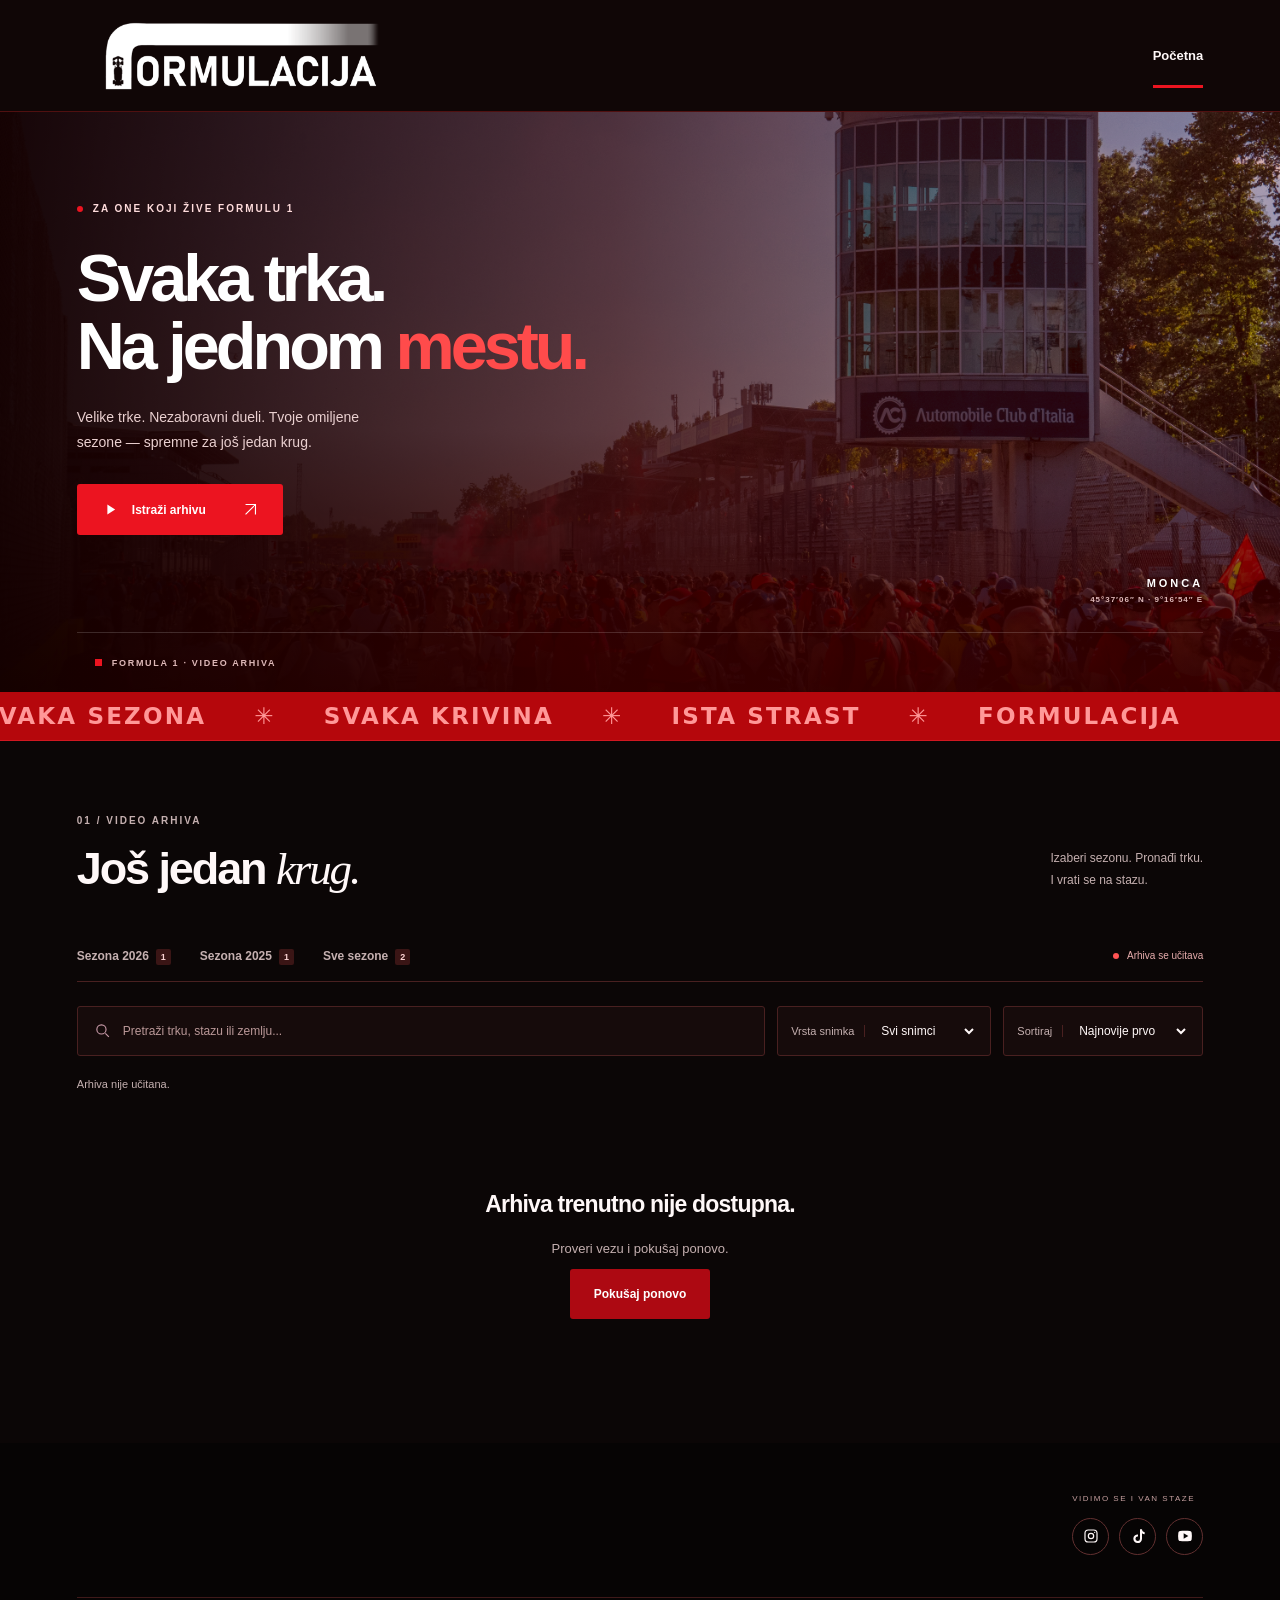
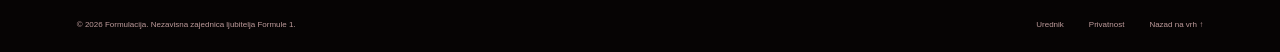
==== commit dbad8b3f: "Ukloni suvisan slogan i oznake na karticama, centriraj tekst trake" ====
--- a/public/index.html
+++ b/public/index.html
@@ -25,10 +25,10 @@
         <p class="hero-description">Velike trke. Nezaboravni dueli. Tvoje omiljene<br class="desktop-break"> sezone — spremne za još jedan krug.</p>
         <a class="button button-red" href="#arhiva"><svg viewBox="0 0 24 24" aria-hidden="true"><path d="m9 5 11 7-11 7Z" fill="currentColor"/></svg>Istraži arhivu<svg class="arrow-icon" viewBox="0 0 24 24" aria-hidden="true"><path d="M5 19 19 5M5 5h14v14"/></svg></a>
       </div>
-      <div class="hero-bottom"><span><span class="small-square"></span> FORMULA 1 · VIDEO ARHIVA</span><span>STRAST NE POZNAJE CILJNU LINIJU <span class="arrow-down"><svg class="arrow-icon" viewBox="0 0 24 24" aria-hidden="true"><path d="M5 19 19 5M5 5h14v14"/></svg></span></span></div>
+      <div class="hero-bottom"><span><span class="small-square"></span> FORMULA 1 · VIDEO ARHIVA</span></div>
       <div class="hero-caption" aria-label="Staza na početnoj fotografiji" hidden><strong id="hero-track-name"></strong><span id="hero-track-coordinates"></span></div>
     </section>
-    <div class="ticker" aria-hidden="true"><div>SVAKA SEZONA <span>✳︎</span> SVAKA KRIVINA <span>✳︎</span> ISTA STRAST <span>✳︎</span> FORMULACIJA <span>✳︎</span> SVAKA SEZONA <span>✳︎</span> SVAKA KRIVINA <span>✳︎</span> ISTA STRAST <span>✳︎</span></div></div>
+    <div class="ticker" aria-hidden="true"><div><span class="ticker-word">SVAKA SEZONA</span><span class="ticker-star">✳︎</span><span class="ticker-word">SVAKA KRIVINA</span><span class="ticker-star">✳︎</span><span class="ticker-word">ISTA STRAST</span><span class="ticker-star">✳︎</span><span class="ticker-word">FORMULACIJA</span></div></div>
     <section class="archive section-shell" id="arhiva" aria-labelledby="archive-title">
       <div class="section-heading"><div><p class="eyebrow dark-eyebrow">01 / VIDEO ARHIVA</p><h2 id="archive-title">Još jedan <span>krug.</span></h2></div><p>Izaberi sezonu. Pronađi trku.<br>I vrati se na stazu.</p></div>
       <div class="season-bar"><div id="season-tabs" class="season-tabs" role="group" aria-label="Izaberi sezonu"></div><span class="archive-note"><span class="status-dot"></span><span id="archive-note">Arhiva se učitava</span></span></div>
@@ -46,7 +46,7 @@
   <footer class="site-footer section-shell"><div class="footer-main"><div class="footer-social"><span>VIDIMO SE I VAN STAZE</span><div id="social-links" class="social-links"></div></div></div><div class="footer-bottom"><span>© <span id="year"></span> Formulacija. Nezavisna zajednica ljubitelja Formule 1.</span><div><a href="./urednik.html">Urednik</a><a href="#" id="privacy-link">Privatnost</a><a href="#top" aria-label="Nazad na vrh">Nazad na vrh ↑</a></div></div></footer>
   <dialog id="player-dialog" class="player-dialog" aria-labelledby="player-title"><div class="dialog-top"><p class="eyebrow" id="player-meta"></p><button class="icon-button close-dialog" aria-label="Zatvori plejer">×</button></div><h2 id="player-title"></h2><div id="player-body" class="player-body"></div><p class="player-note">Tvoja arhiva. Tvoj tempo.</p></dialog>
   <dialog id="privacy-dialog" class="info-dialog" aria-labelledby="privacy-title"><button class="icon-button close-dialog" aria-label="Zatvori">×</button><p class="eyebrow dark-eyebrow">FORMULACIJA</p><h2 id="privacy-title">Tvoja privatnost.</h2><p>Sajt ne zahteva registraciju i ne koristi analitičke ili reklamne kolačiće. Kada pokreneš snimak, video se učitava sa druge platforme. Tada mogu važiti njena pravila privatnosti i korišćenja kolačića.</p></dialog>
-  <template id="race-card-template"><button class="race-card" type="button"><span class="card-art"><span class="card-category"></span><span class="play-circle"><svg viewBox="0 0 24 24" aria-hidden="true"><path d="m9 5 10 7-10 7Z"/></svg></span><span class="card-art-bottom"><span class="card-kind"></span><span class="card-duration"></span></span></span><span class="card-info"><span class="card-meta"></span><span class="card-title"></span><span class="card-location"></span><span class="card-arrow"><svg class="arrow-icon" viewBox="0 0 24 24" aria-hidden="true"><path d="M5 19 19 5M5 5h14v14"/></svg></span></span></button></template>
+  <template id="race-card-template"><button class="race-card" type="button"><span class="card-art"><span class="play-circle"><svg viewBox="0 0 24 24" aria-hidden="true"><path d="m9 5 10 7-10 7Z"/></svg></span><span class="card-art-bottom"><span class="card-kind"></span></span></span><span class="card-info"><span class="card-meta"></span><span class="card-title"></span><span class="card-location"></span><span class="card-arrow"><svg class="arrow-icon" viewBox="0 0 24 24" aria-hidden="true"><path d="M5 19 19 5M5 5h14v14"/></svg></span></span></button></template>
   <noscript><p class="noscript">Uključi JavaScript da bi pretraživao arhivu i gledao snimke.</p></noscript>
 </body>
 </html>
--- a/public/styles.css
+++ b/public/styles.css
@@ -7,7 +7,7 @@
 .arrow-icon{display:inline-block;width:19px;height:19px;fill:none;stroke:currentColor;stroke-width:1.6;vertical-align:middle;flex-shrink:0}.button .arrow-icon{margin-left:22px;width:17px;height:17px}.header-cta .arrow-icon{width:18px;height:18px}.card-arrow .arrow-icon{width:16px;height:16px}.arrow-down .arrow-icon{transform:rotate(180deg)}.ticker span{font-family:'DejaVu Sans',sans-serif;font-variant-emoji:text}.skip-link:not(:focus-visible){clip-path:inset(50%);height:1px;width:1px;overflow:hidden;padding:0;top:-100px}.skip-link:focus-visible{top:10px}
 
 /* Formulacija palette: deep red, black and white, from the supplied profile reference. */
-.hero::before{content:'';position:absolute;inset:0;background:var(--hero-image,url('./assets/hero.png')) 50% 56%/cover;filter:saturate(.88) contrast(1.12);opacity:.88;z-index:-2}
+.hero::before{content:'';position:absolute;inset:0;background-image:var(--hero-image,none);background-position:50% 56%;background-size:cover;filter:saturate(.88) contrast(1.12);opacity:.88;z-index:-2}
 .hero-shade{background:linear-gradient(90deg,#140000f5,#390000b5 48%,#94000035),linear-gradient(0deg,#190000ee,transparent 45%)}
 .hero h1 em{color:#ff4b4b}.hero .eyebrow{color:#ffdcdc}.site-header{border-bottom:1px solid #501010;background:#100606}
 .brand{font-style:italic;letter-spacing:-.9px;font-weight:900}.brand-symbol{display:none}
